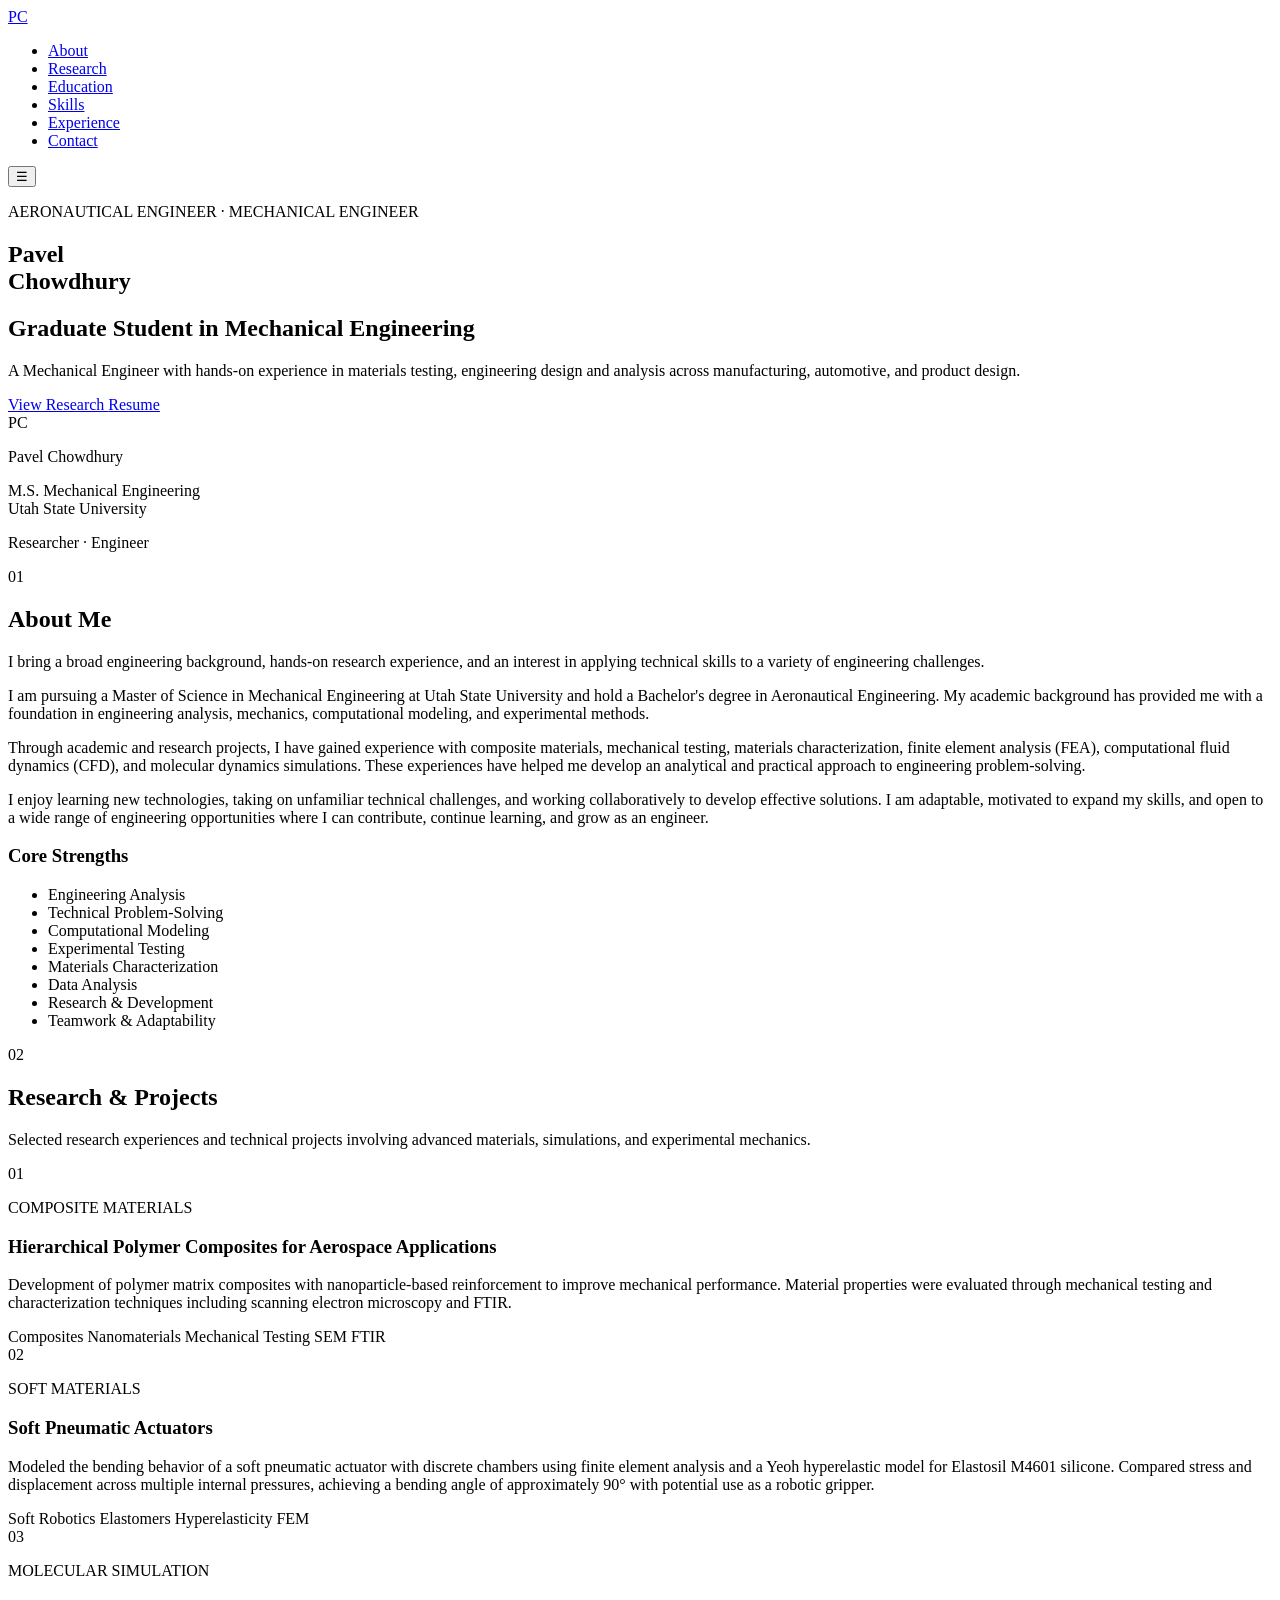
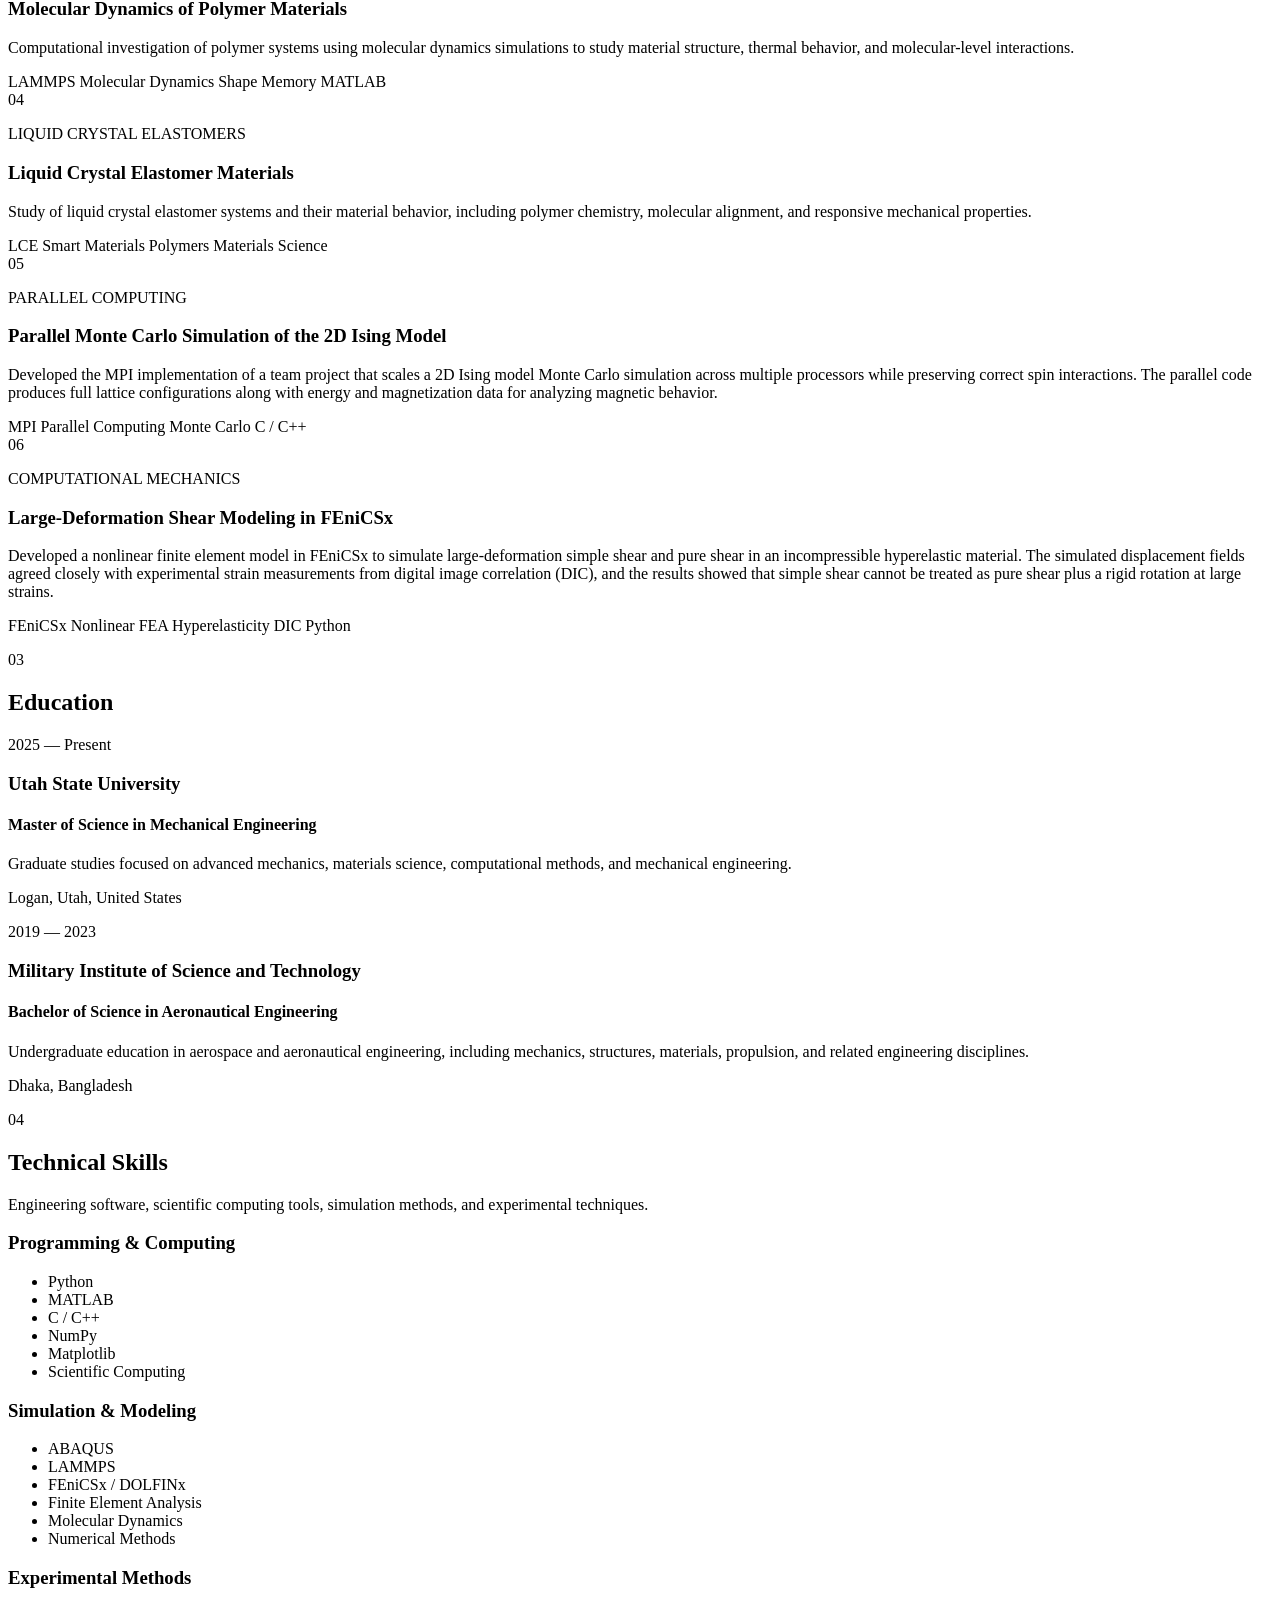
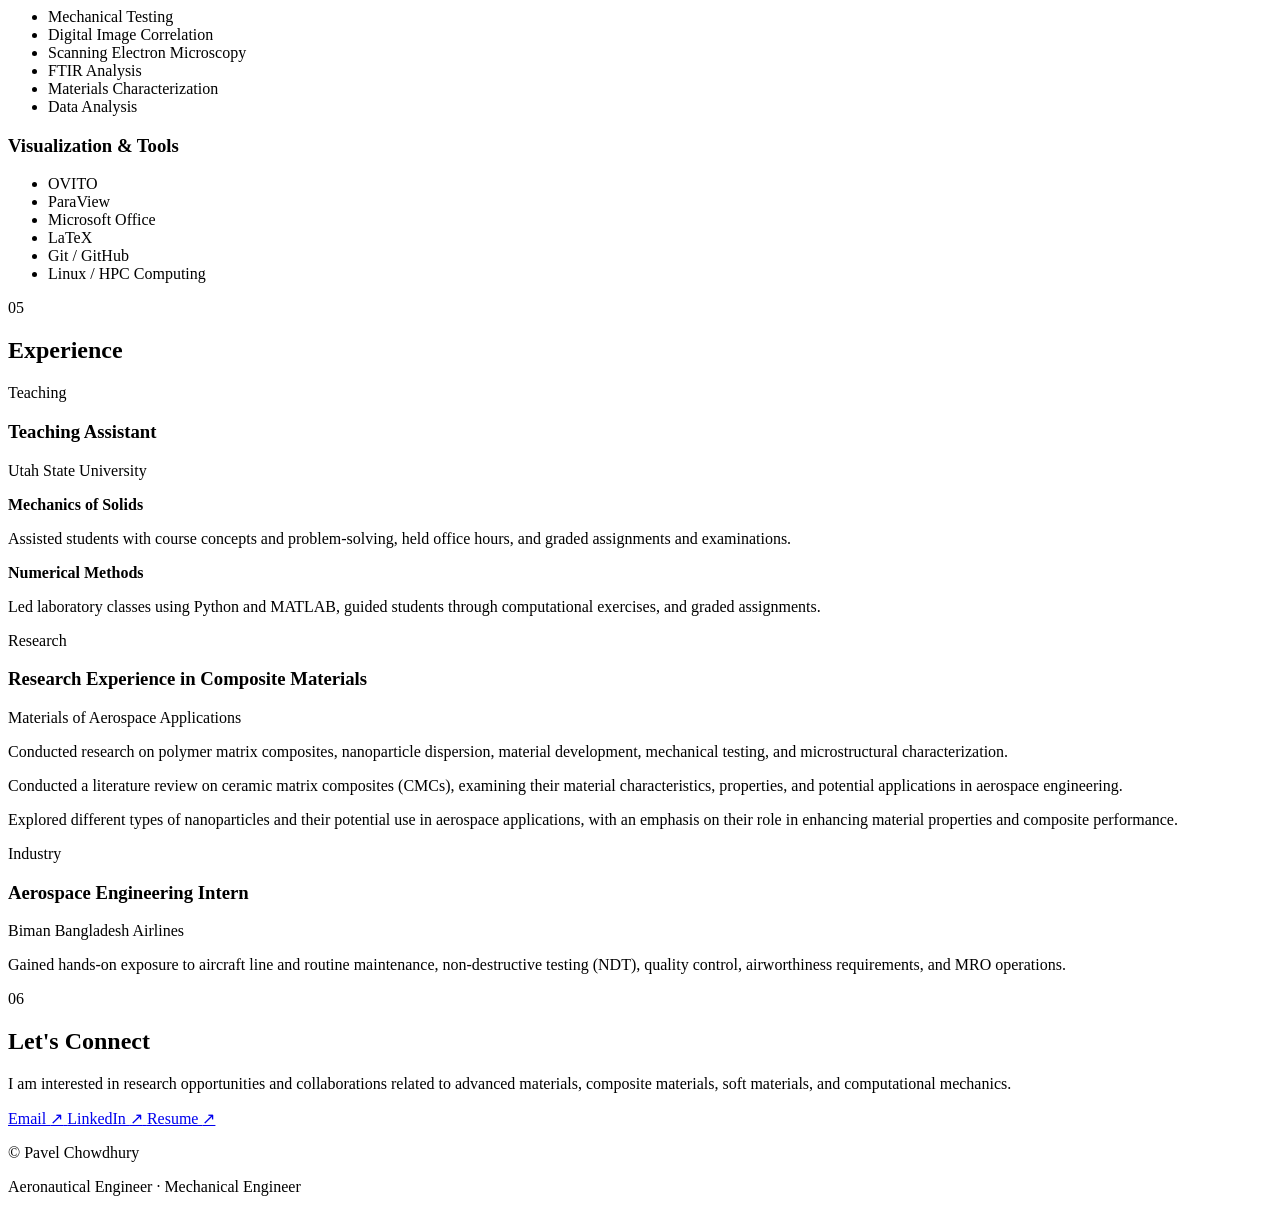
==== index.html @ 116e7452 "Update index.html" ====
<!DOCTYPE html>
<html lang="en">
<head>
    <meta charset="UTF-8">
    <meta name="viewport" content="width=device-width, initial-scale=1.0">

    <title>Pavel Chowdhury | Mechanical Engineering</title>

    <meta name="description"
        content="Personal academic and professional portfolio of Pavel Chowdhury, Mechanical Engineering graduate student with experience in engineering analysis, materials, computational modeling, and experimental methods.">

    <link rel="stylesheet" href="style.css">

    <link rel="preconnect" href="https://fonts.googleapis.com">
    <link rel="preconnect" href="https://fonts.gstatic.com" crossorigin>
    <link href="https://fonts.googleapis.com/css2?family=Inter:wght@400;500;600;700&family=Source+Serif+4:wght@600;700&display=swap"
          rel="stylesheet">
</head>

<body>

    <!-- Navigation -->
    <header class="navbar">
        <div class="nav-container">

            <a href="#home" class="logo">PC</a>

            <nav>
                <ul class="nav-links">
                    <li><a href="#about">About</a></li>
                    <li><a href="#research">Research</a></li>
                    <li><a href="#education">Education</a></li>
                    <li><a href="#skills">Skills</a></li>
                    <li><a href="#experience">Experience</a></li>
                    <li><a href="#contact">Contact</a></li>
                </ul>
            </nav>

            <button class="menu-button" aria-label="Open navigation menu">
                ☰
            </button>

        </div>
    </header>


    <!-- Hero Section -->
    <section id="home" class="hero">

        <div class="container hero-container">

            <div class="hero-content">

                <p class="eyebrow">
                    AERONAUTICAL ENGINEER · MECHANICAL ENGINEER
                </p>

                <h1>Pavel<br>Chowdhury</h1>

                <h2>
                    Graduate Student in Mechanical Engineering
                </h2>

               <p class="hero-description">
    A Mechanical Engineer with hands-on experience in materials testing,
    engineering design and analysis across manufacturing, automotive, and
    product design.
             </p>

                <div class="hero-buttons">
                    <a href="#research" class="button primary-button">
                        View Research
                    </a>

                    <a href="assets/Pavel_Chowdhury_Resume.pdf"
                       class="button secondary-button"
                       target="_blank">
                        Resume
                    </a>
                </div>

            </div>


            <div class="hero-side">

                <div class="profile-card">

                    <div class="profile-initials">
                        PC
                    </div>

                    <div class="profile-info">
                        <p class="profile-name">Pavel Chowdhury</p>

                        <p>
                            M.S. Mechanical Engineering<br>
                            Utah State University
                        </p>

                        <span class="status">
                            Researcher · Engineer
                        </span>
                    </div>

                </div>

            </div>

        </div>

    </section>


    <!-- About -->
    <section id="about" class="section">

        <div class="container">

            <div class="section-heading">
                <p class="section-label">01</p>

                <div>
                    <h2>About Me</h2>

                    <p class="section-intro">
                        I bring a broad engineering background, hands-on research
                        experience, and an interest in applying technical skills
                        to a variety of engineering challenges.
                    </p>
                </div>
            </div>


            <div class="about-grid">

                <div class="about-text">

                    <p>
                        I am pursuing a Master of Science in Mechanical
                        Engineering at Utah State University and hold a
                        Bachelor's degree in Aeronautical Engineering. My
                        academic background has provided me with a foundation
                        in engineering analysis, mechanics, computational
                        modeling, and experimental methods.
                    </p>

                    <p>
                        Through academic and research projects, I have gained
                        experience with composite materials, mechanical testing,
                        materials characterization, finite element analysis (FEA),
                        computational fluid dynamics (CFD), and molecular
                        dynamics simulations. These experiences have helped me
                        develop an analytical and practical approach to
                        engineering problem-solving.
                    </p>

                    <p>
                        I enjoy learning new technologies, taking on unfamiliar
                        technical challenges, and working collaboratively to
                        develop effective solutions. I am adaptable, motivated
                        to expand my skills, and open to a wide range of
                        engineering opportunities where I can contribute,
                        continue learning, and grow as an engineer.
                    </p>

                </div>


                <div class="research-interests">

                    <h3>Core Strengths</h3>

                    <ul>
                        <li>Engineering Analysis</li>
                        <li>Technical Problem-Solving</li>
                        <li>Computational Modeling</li>
                        <li>Experimental Testing</li>
                        <li>Materials Characterization</li>
                        <li>Data Analysis</li>
                        <li>Research & Development</li>
                        <li>Teamwork & Adaptability</li>
                    </ul>

                </div>

            </div>

        </div>

    </section>


    <!-- Research -->
    <section id="research" class="section section-alt">

        <div class="container">

            <div class="section-heading">

                <p class="section-label">02</p>

                <div>
                    <h2>Research & Projects</h2>

                    <p class="section-intro">
                        Selected research experiences and technical projects
                        involving advanced materials, simulations, and
                        experimental mechanics.
                    </p>
                </div>

            </div>


            <div class="project-grid">


    <!-- Project 1 -->
    <article class="project-card">

        <div class="project-number">01</div>

        <p class="project-category">
            COMPOSITE MATERIALS
        </p>

        <h3>
            Hierarchical Polymer Composites for Aerospace Applications
        </h3>

        <p>
            Development of polymer matrix composites with
            nanoparticle-based reinforcement to improve mechanical
            performance. Material properties were evaluated through
            mechanical testing and characterization techniques
            including scanning electron microscopy and FTIR.
        </p>

        <div class="project-tags">
            <span>Composites</span>
            <span>Nanomaterials</span>
            <span>Mechanical Testing</span>
            <span>SEM</span>
            <span>FTIR</span>
        </div>

    </article>


    <!-- Project 2 -->
    <article class="project-card">

        <div class="project-number">02</div>

        <p class="project-category">
            SOFT MATERIALS
        </p>

        <h3>
            Soft Pneumatic Actuators
        </h3>

<p>
    Modeled the bending behavior of a soft pneumatic actuator with
    discrete chambers using finite element analysis and a Yeoh
    hyperelastic model for Elastosil M4601 silicone. Compared
    stress and displacement across multiple internal pressures,
    achieving a bending angle of approximately 90° with potential
    use as a robotic gripper.
</p>

        <div class="project-tags">
            <span>Soft Robotics</span>
            <span>Elastomers</span>
            <span>Hyperelasticity</span>
            <span>FEM</span>
        </div>

    </article>


    <!-- Project 3 -->
    <article class="project-card">

        <div class="project-number">03</div>

        <p class="project-category">
            MOLECULAR SIMULATION
        </p>

        <h3>
            Molecular Dynamics of Polymer Materials
        </h3>

        <p>
            Computational investigation of polymer systems using
            molecular dynamics simulations to study material
            structure, thermal behavior, and molecular-level
            interactions.
        </p>

        <div class="project-tags">
            <span>LAMMPS</span>
            <span>Molecular Dynamics</span>
            <span>Shape Memory</span>
            <span>MATLAB</span>
        </div>

    </article>


    <!-- Project 4 -->
    <article class="project-card">

        <div class="project-number">04</div>

        <p class="project-category">
            LIQUID CRYSTAL ELASTOMERS
        </p>

        <h3>
            Liquid Crystal Elastomer Materials
        </h3>

        <p>
            Study of liquid crystal elastomer systems and their
            material behavior, including polymer chemistry,
            molecular alignment, and responsive mechanical
            properties.
        </p>

        <div class="project-tags">
            <span>LCE</span>
            <span>Smart Materials</span>
            <span>Polymers</span>
            <span>Materials Science</span>
        </div>

    </article>

                <!-- Project 5 -->
<article class="project-card">

    <div class="project-number">05</div>

    <p class="project-category">
        PARALLEL COMPUTING
    </p>

    <h3>
        Parallel Monte Carlo Simulation of the 2D Ising Model
    </h3>

<p>
    Developed the MPI implementation of a team project that scales a
    2D Ising model Monte Carlo simulation across multiple processors
    while preserving correct spin interactions. The parallel code
    produces full lattice configurations along with energy and
    magnetization data for analyzing magnetic behavior.
</p>

    <div class="project-tags">
        <span>MPI</span>
        <span>Parallel Computing</span>
        <span>Monte Carlo</span>
        <span>C / C++</span>
    </div>

</article>

                
                <!-- Project 6 -->
<article class="project-card">

    <div class="project-number">06</div>

    <p class="project-category">
        COMPUTATIONAL MECHANICS
    </p>

    <h3>
        Large-Deformation Shear Modeling in FEniCSx
    </h3>

    <p>
        Developed a nonlinear finite element model in FEniCSx to
        simulate large-deformation simple shear and pure shear in an
        incompressible hyperelastic material. The simulated
        displacement fields agreed closely with experimental strain
        measurements from digital image correlation (DIC), and the
        results showed that simple shear cannot be treated as pure
        shear plus a rigid rotation at large strains.
    </p>

    <div class="project-tags">
        <span>FEniCSx</span>
        <span>Nonlinear FEA</span>
        <span>Hyperelasticity</span>
        <span>DIC</span>
        <span>Python</span>
    </div>

</article>
</div>

    </section>


    <!-- Education -->
    <section id="education" class="section">

        <div class="container">

            <div class="section-heading">

                <p class="section-label">03</p>

                <div>
                    <h2>Education</h2>
                </div>

            </div>


            <div class="timeline">


                <div class="timeline-item">

                    <div class="timeline-date">
                        2025 — Present
                    </div>

                    <div class="timeline-content">

                        <h3>Utah State University</h3>

                        <h4>
                            Master of Science in Mechanical Engineering
                        </h4>

                        <p>
                            Graduate studies focused on advanced mechanics,
                            materials science, computational methods, and
                            mechanical engineering.
                        </p>

                        <p class="location">
                            Logan, Utah, United States
                        </p>

                    </div>

                </div>


                <div class="timeline-item">

                    <div class="timeline-date">
                        2019 — 2023
                    </div>

                    <div class="timeline-content">

                        <h3>
                            Military Institute of Science and Technology
                        </h3>

                        <h4>
                            Bachelor of Science in Aeronautical Engineering
                        </h4>

                        <p>
                            Undergraduate education in aerospace and
                            aeronautical engineering, including mechanics,
                            structures, materials, propulsion, and related
                            engineering disciplines.
                        </p>

                        <p class="location">
                            Dhaka, Bangladesh
                        </p>

                    </div>

                </div>


            </div>

        </div>

    </section>


    <!-- Skills -->
    <section id="skills" class="section section-alt">

        <div class="container">

            <div class="section-heading">

                <p class="section-label">04</p>

                <div>
                    <h2>Technical Skills</h2>

                    <p class="section-intro">
                        Engineering software, scientific computing tools,
                        simulation methods, and experimental techniques.
                    </p>
                </div>

            </div>


            <div class="skills-grid">


                <div class="skill-category">
                    <h3>Programming & Computing</h3>

                    <ul>
                        <li>Python</li>
                        <li>MATLAB</li>
                        <li>C / C++</li>
                        <li>NumPy</li>
                        <li>Matplotlib</li>
                        <li>Scientific Computing</li>
                    </ul>
                </div>


                <div class="skill-category">
                    <h3>Simulation & Modeling</h3>

                    <ul>
                        <li>ABAQUS</li>
                        <li>LAMMPS</li>
                        <li>FEniCSx / DOLFINx</li>
                        <li>Finite Element Analysis</li>
                        <li>Molecular Dynamics</li>
                        <li>Numerical Methods</li>
                    </ul>
                </div>


                <div class="skill-category">
                    <h3>Experimental Methods</h3>

                    <ul>
                        <li>Mechanical Testing</li>
                        <li>Digital Image Correlation</li>
                        <li>Scanning Electron Microscopy</li>
                        <li>FTIR Analysis</li>
                        <li>Materials Characterization</li>
                        <li>Data Analysis</li>
                    </ul>
                </div>


                <div class="skill-category">
                    <h3>Visualization & Tools</h3>

                    <ul>
                        <li>OVITO</li>
                        <li>ParaView</li>
                        <li>Microsoft Office</li>
                        <li>LaTeX</li>
                        <li>Git / GitHub</li>
                        <li>Linux / HPC Computing</li>
                    </ul>
                </div>


            </div>

        </div>

    </section>


    <!-- Experience -->
    <section id="experience" class="section">

        <div class="container">

            <div class="section-heading">

                <p class="section-label">05</p>

                <div>
                    <h2>Experience</h2>
                </div>

            </div>


            <div class="experience-list">


                <article class="experience-item">

                    <div class="experience-meta">
                        <p>Teaching</p>
                    </div>

                    <div class="experience-main">

                        <h3>
                            Teaching Assistant
                        </h3>

                        <p class="experience-place">
                            Utah State University
                        </p>

                        <h4 style="margin: 1rem 0 0.25rem; font-size: 1rem;">
                            Mechanics of Solids
                        </h4>

                        <p>
                            Assisted students with course concepts and
                            problem-solving, held office hours, and graded
                            assignments and examinations.
                        </p>

                        <h4 style="margin: 1rem 0 0.25rem; font-size: 1rem;">
                            Numerical Methods
                        </h4>

                        <p>
                            Led laboratory classes using Python and MATLAB,
                            guided students through computational exercises,
                            and graded assignments.
                        </p>

                    </div>

                </article>


                <article class="experience-item">

                    <div class="experience-meta">
                        <p>Research</p>
                    </div>

                    <div class="experience-main">

                        <h3>
                            Research Experience in Composite Materials
                        </h3>

                        <p class="experience-place">
                            Materials of Aerospace Applications
                        </p>

                        <p>
                            Conducted research on polymer matrix composites,
                            nanoparticle dispersion, material development,
                            mechanical testing, and microstructural
                            characterization.
                        </p>

                        <p>
                            Conducted a literature review on ceramic matrix
                            composites (CMCs), examining their material
                            characteristics, properties, and potential
                            applications in aerospace engineering.
                        </p>

                        <p>
                            Explored different types of nanoparticles and
                            their potential use in aerospace applications,
                            with an emphasis on their role in enhancing
                            material properties and composite performance.
                        </p>

                    </div>

                </article>


                <article class="experience-item">

                    <div class="experience-meta">
                        <p>Industry</p>
                    </div>

                    <div class="experience-main">

                        <h3>
                            Aerospace Engineering Intern
                        </h3>

                        <p class="experience-place">
                            Biman Bangladesh Airlines
                        </p>

                        <p>
                            Gained hands-on exposure to aircraft line and
                            routine maintenance, non-destructive testing (NDT),
                            quality control, airworthiness requirements, and
                            MRO operations.
                        </p>

                    </div>

                </article>


            </div>

        </div>

    </section>


    <!-- Contact -->
    <section id="contact" class="contact-section">

        <div class="container">

            <div class="contact-content">

                <p class="section-label">06</p>

                <h2>Let's Connect</h2>

                <p>
                    I am interested in research opportunities and collaborations
                    related to advanced materials, composite materials, soft
                    materials, and computational mechanics.
                </p>

                <div class="contact-links">

                    <a href="https://mail.google.com/mail/?view=cm&fs=1&to=pavelchowdhury619@gmail.com"
                       target="_blank"
                       rel="noopener noreferrer">
                        Email
                        <span>↗</span>
                    </a>

                    <a href="https://www.linkedin.com/in/pavel-chowdhury-a35b15255/"
                       target="_blank"
                       rel="noopener noreferrer">
                        LinkedIn
                        <span>↗</span>
                    </a>

                    <a href="assets/Pavel_Chowdhury_Resume.pdf"
                       target="_blank"
                       rel="noopener noreferrer">
                        Resume
                        <span>↗</span>
                    </a>

                </div>

            </div>

        </div>

    </section>


    <!-- Footer -->
    <footer>

        <div class="container footer-container">

            <p>
                © <span id="year"></span> Pavel Chowdhury
            </p>

            <p>
                Aeronautical Engineer · Mechanical Engineer
            </p>

        </div>

    </footer>


    <script src="script.js"></script>

</body>
</html>
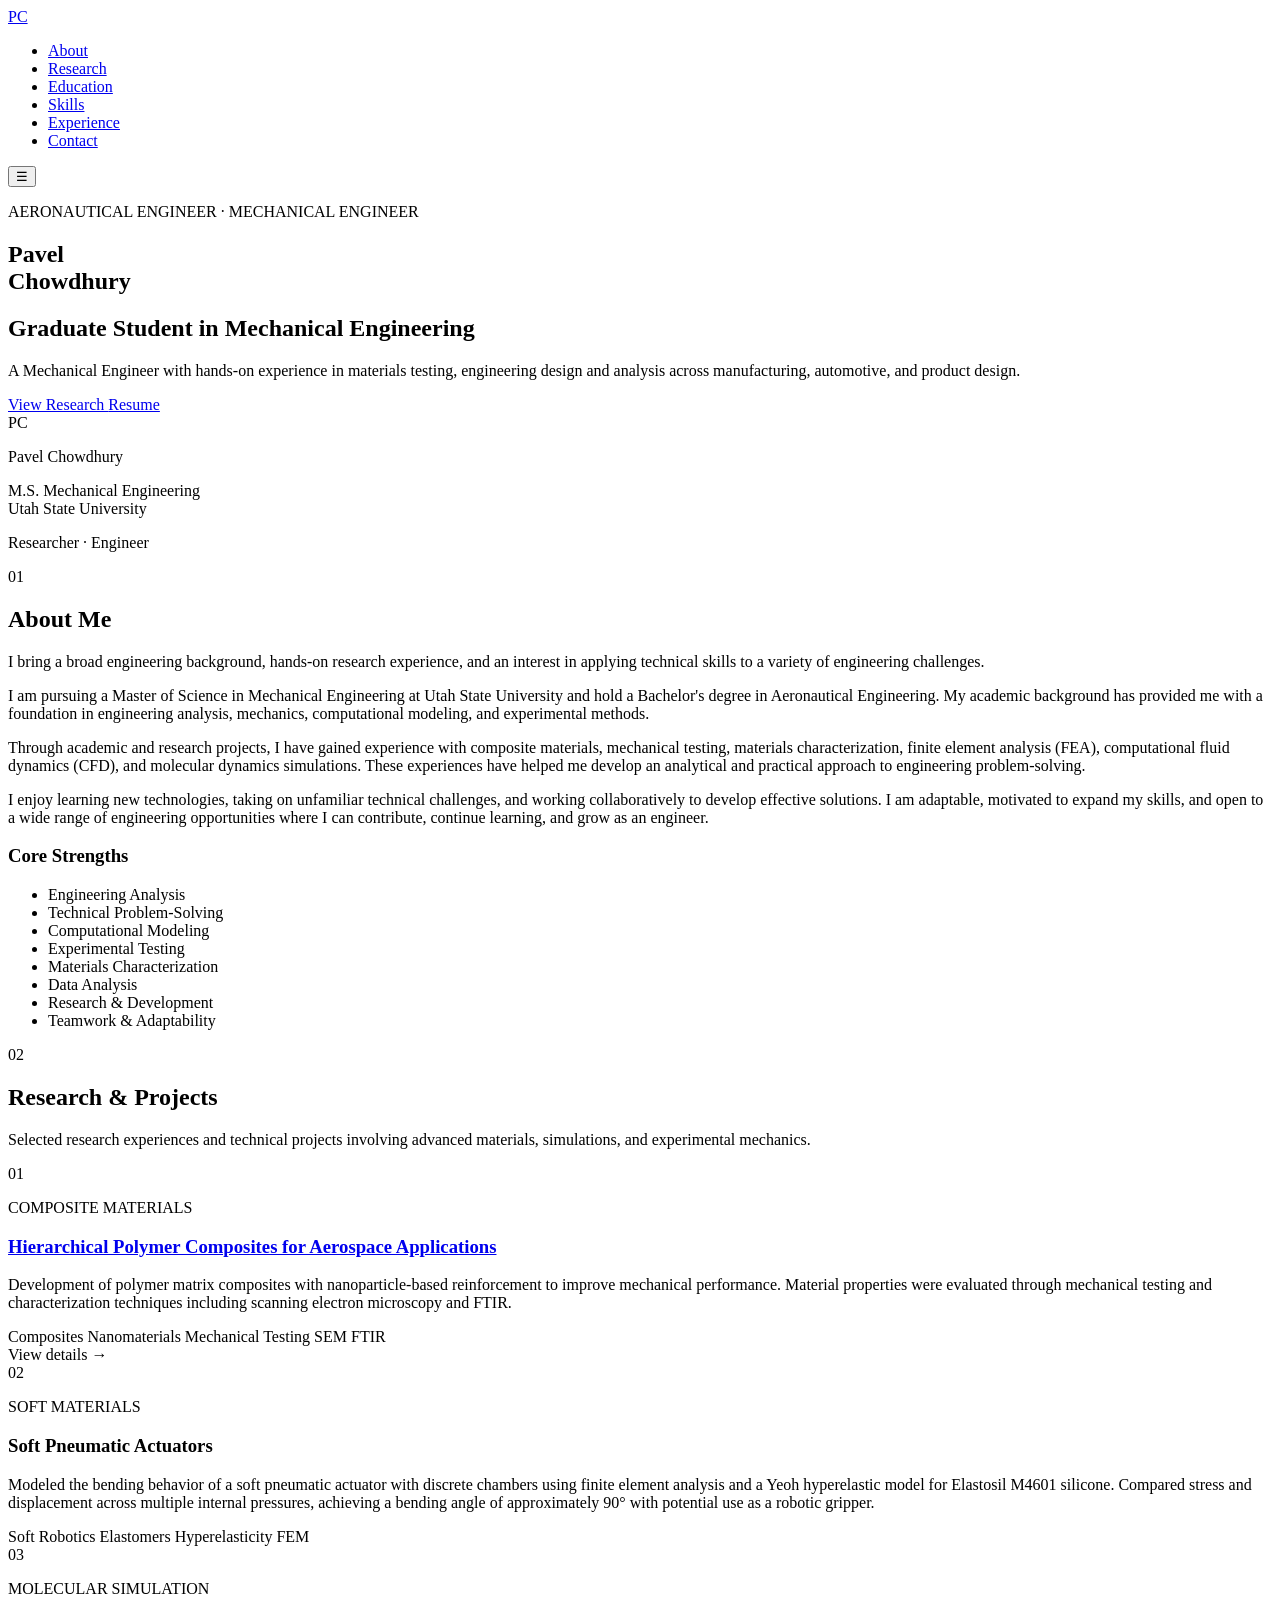
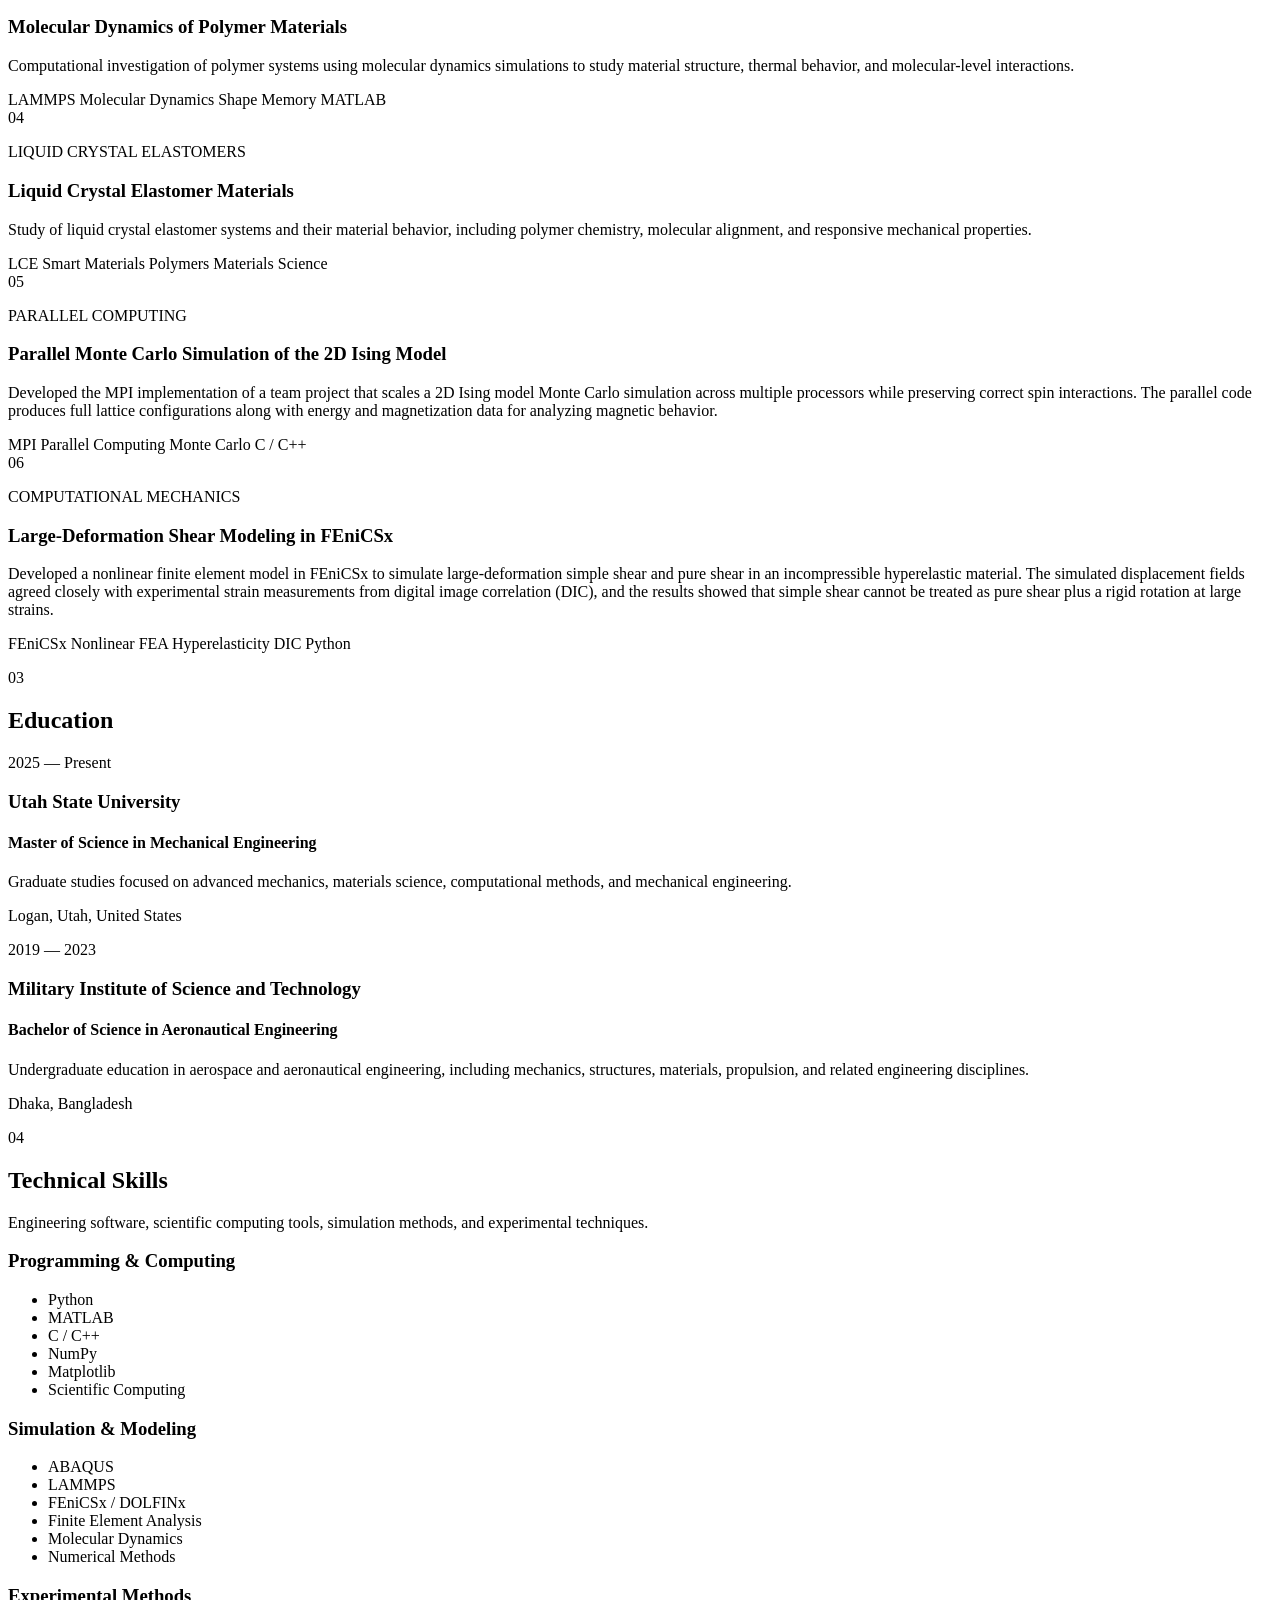
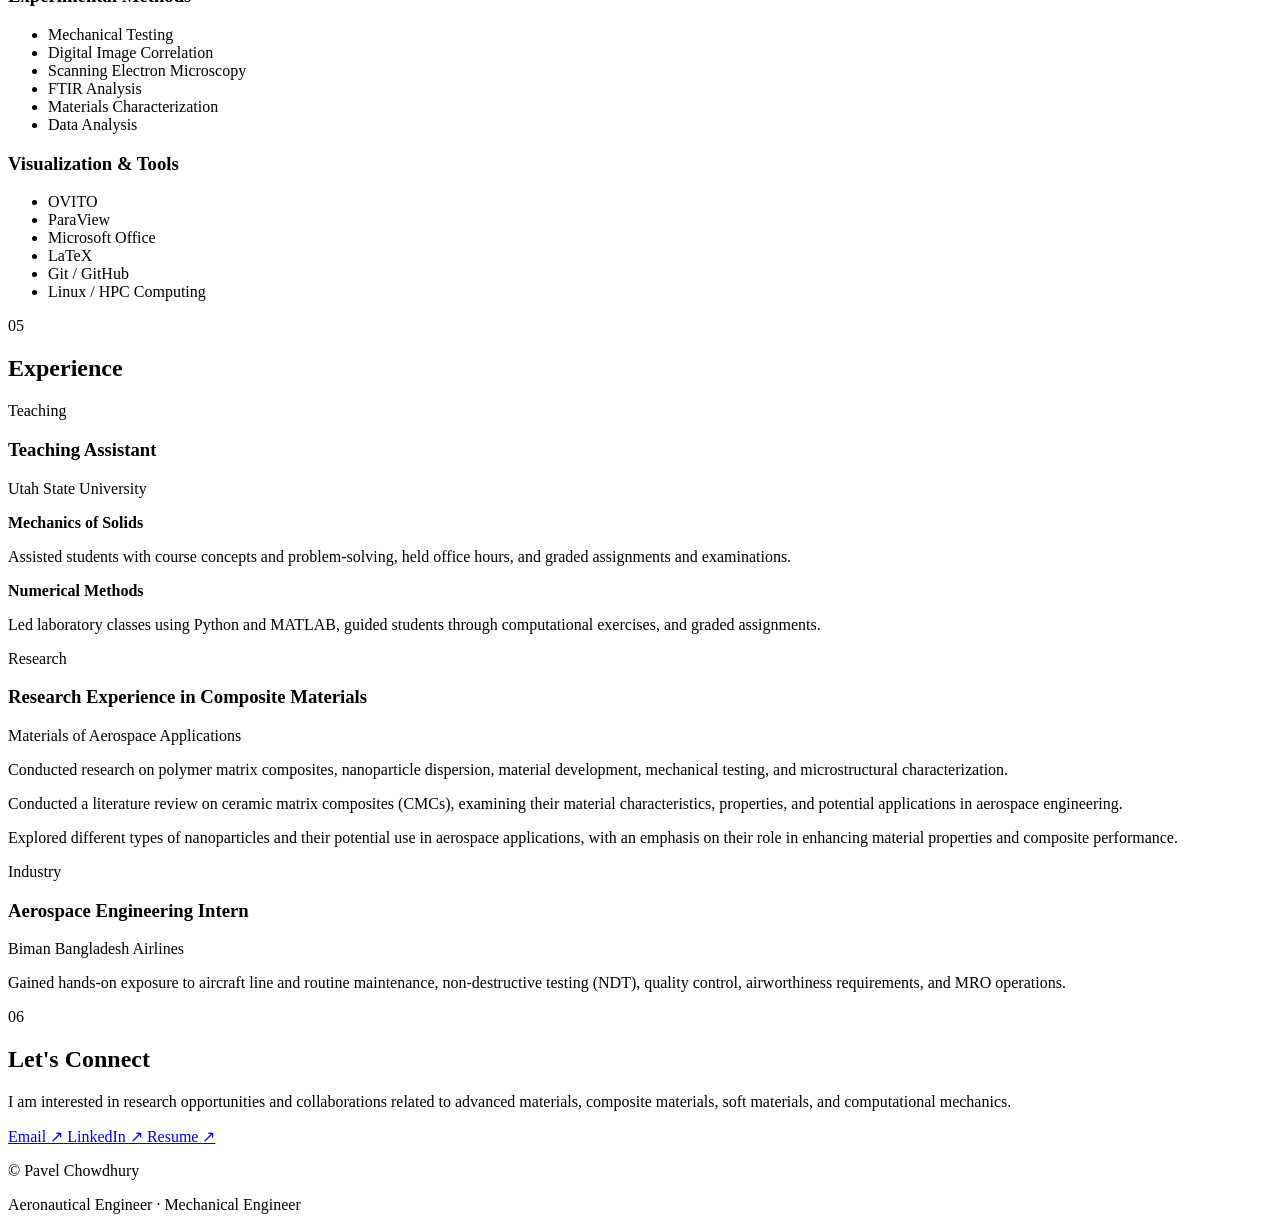
==== commit e7920b0e: "Update index.html" ====
--- a/index.html
+++ b/index.html
@@ -216,36 +216,40 @@
             <div class="project-grid">
 
 
-    <!-- Project 1 -->
-    <article class="project-card">
-
-        <div class="project-number">01</div>
-
-        <p class="project-category">
-            COMPOSITE MATERIALS
-        </p>
-
-        <h3>
+   <!-- Project 1 -->
+<article class="project-card">
+
+    <div class="project-number">01</div>
+
+    <p class="project-category">
+        COMPOSITE MATERIALS
+    </p>
+
+    <h3>
+        <a href="projects/composites.html" class="card-link">
             Hierarchical Polymer Composites for Aerospace Applications
-        </h3>
-
-        <p>
-            Development of polymer matrix composites with
-            nanoparticle-based reinforcement to improve mechanical
-            performance. Material properties were evaluated through
-            mechanical testing and characterization techniques
-            including scanning electron microscopy and FTIR.
-        </p>
-
-        <div class="project-tags">
-            <span>Composites</span>
-            <span>Nanomaterials</span>
-            <span>Mechanical Testing</span>
-            <span>SEM</span>
-            <span>FTIR</span>
-        </div>
-
-    </article>
+        </a>
+    </h3>
+
+    <p>
+        Development of polymer matrix composites with
+        nanoparticle-based reinforcement to improve mechanical
+        performance. Material properties were evaluated through
+        mechanical testing and characterization techniques
+        including scanning electron microscopy and FTIR.
+    </p>
+
+    <div class="project-tags">
+        <span>Composites</span>
+        <span>Nanomaterials</span>
+        <span>Mechanical Testing</span>
+        <span>SEM</span>
+        <span>FTIR</span>
+    </div>
+
+    <div class="card-cta">View details →</div>
+
+</article>
 
 
     <!-- Project 2 -->
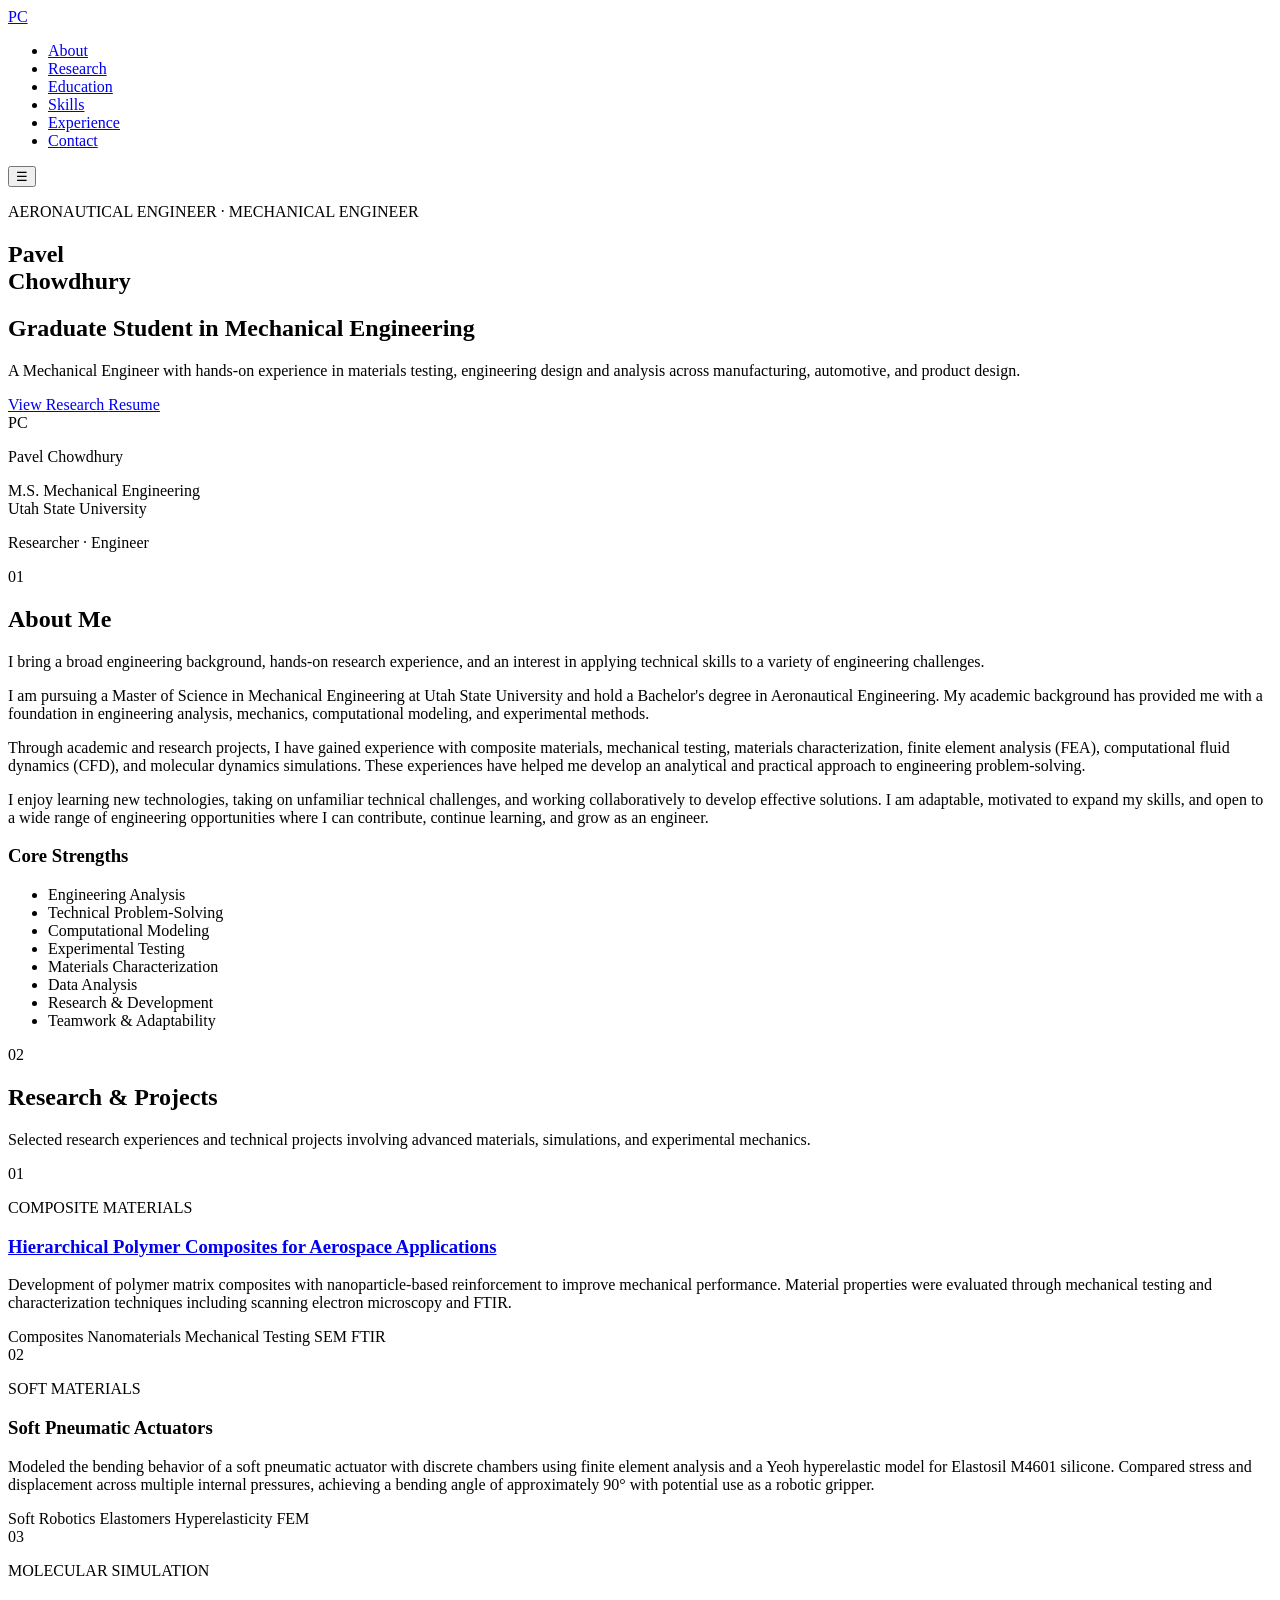
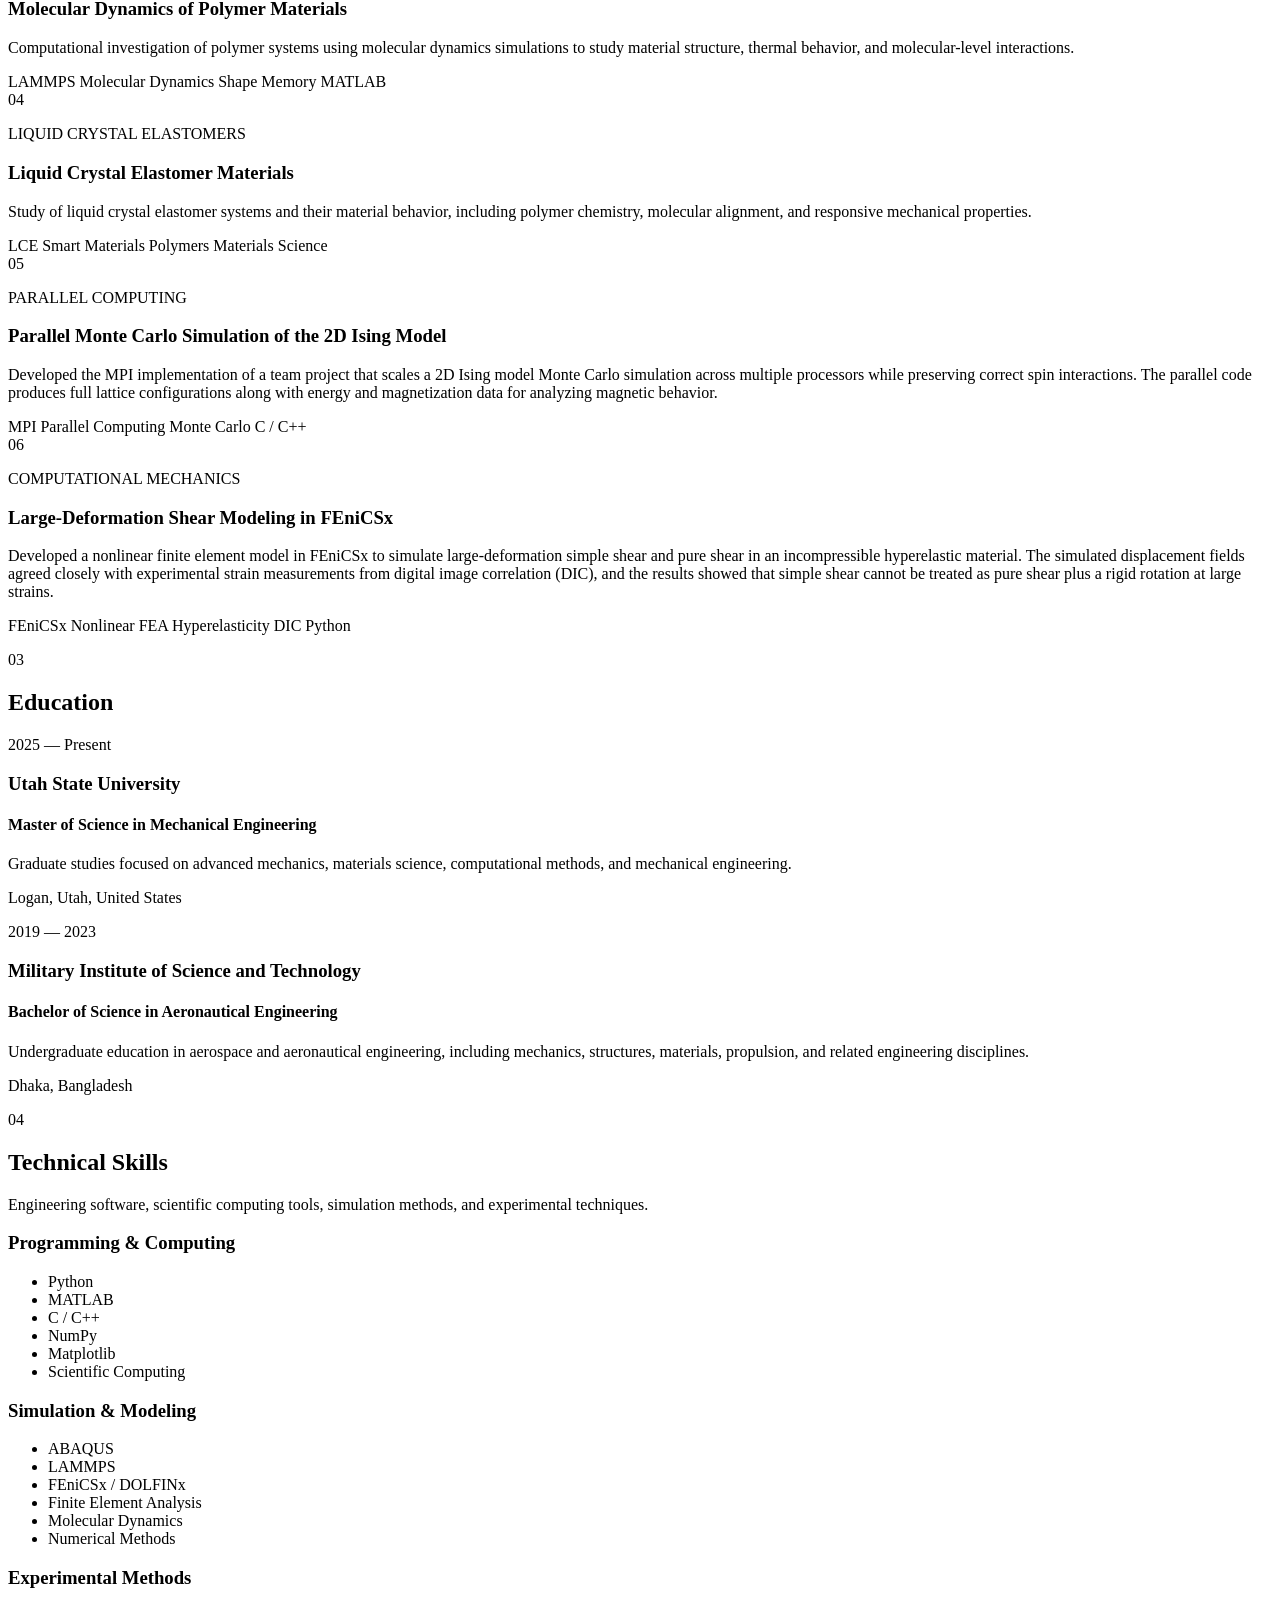
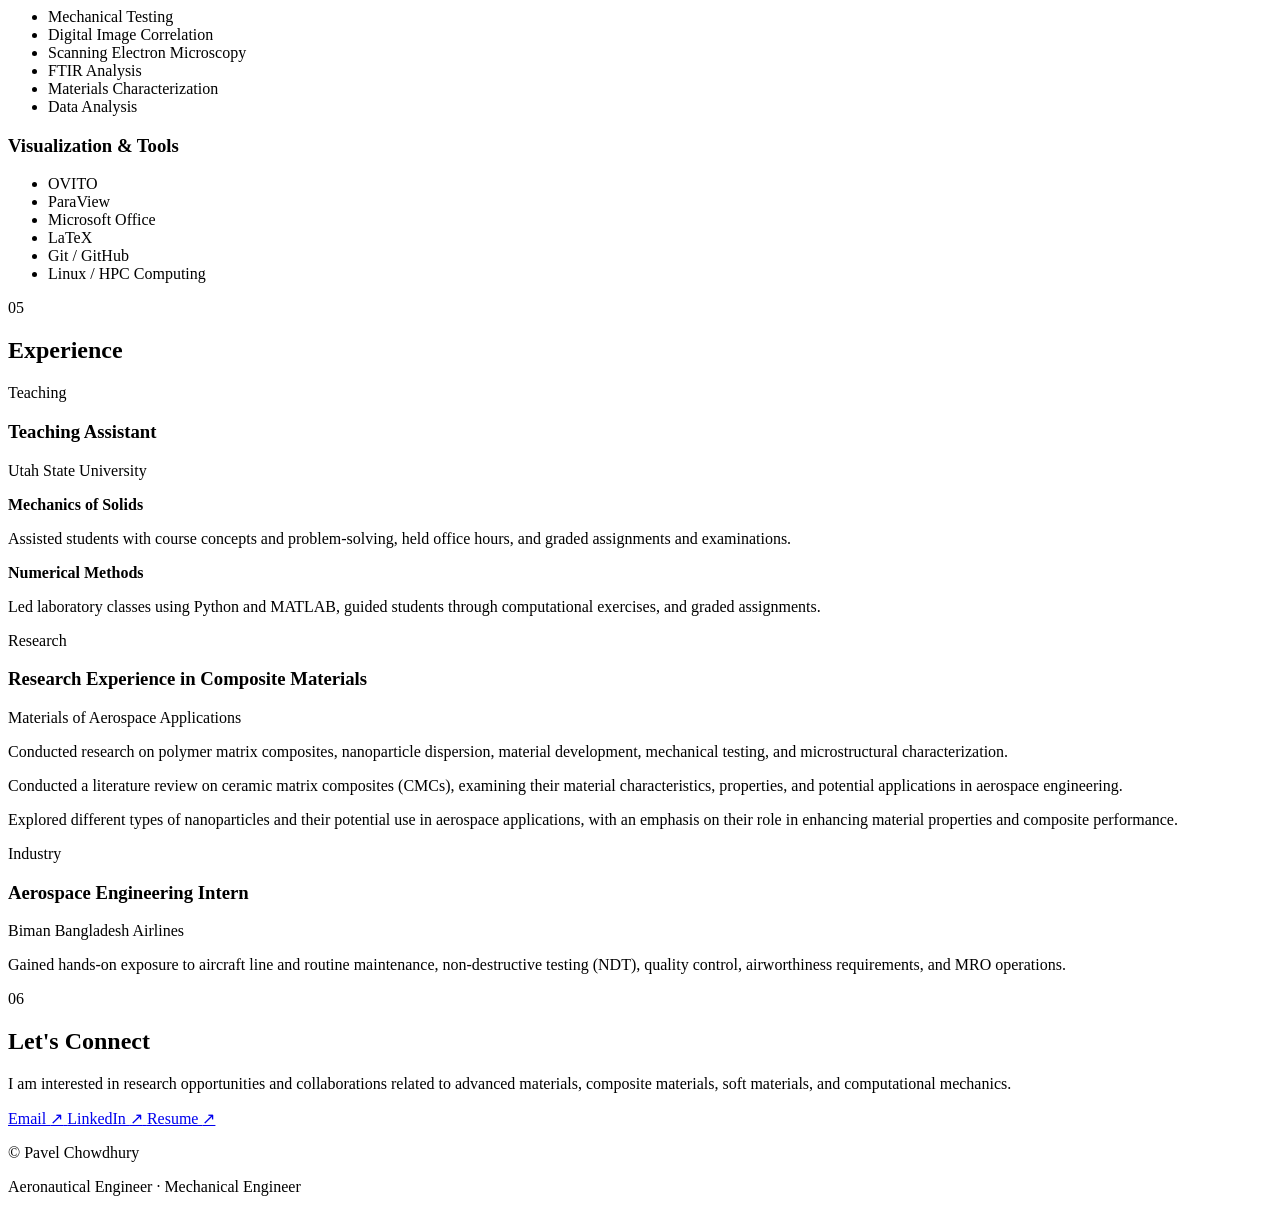
==== commit cbfe6dcd: "Update index.html" ====
--- a/index.html
+++ b/index.html
@@ -247,8 +247,6 @@
         <span>FTIR</span>
     </div>
 
-    <div class="card-cta">View details →</div>
-
 </article>
 
 
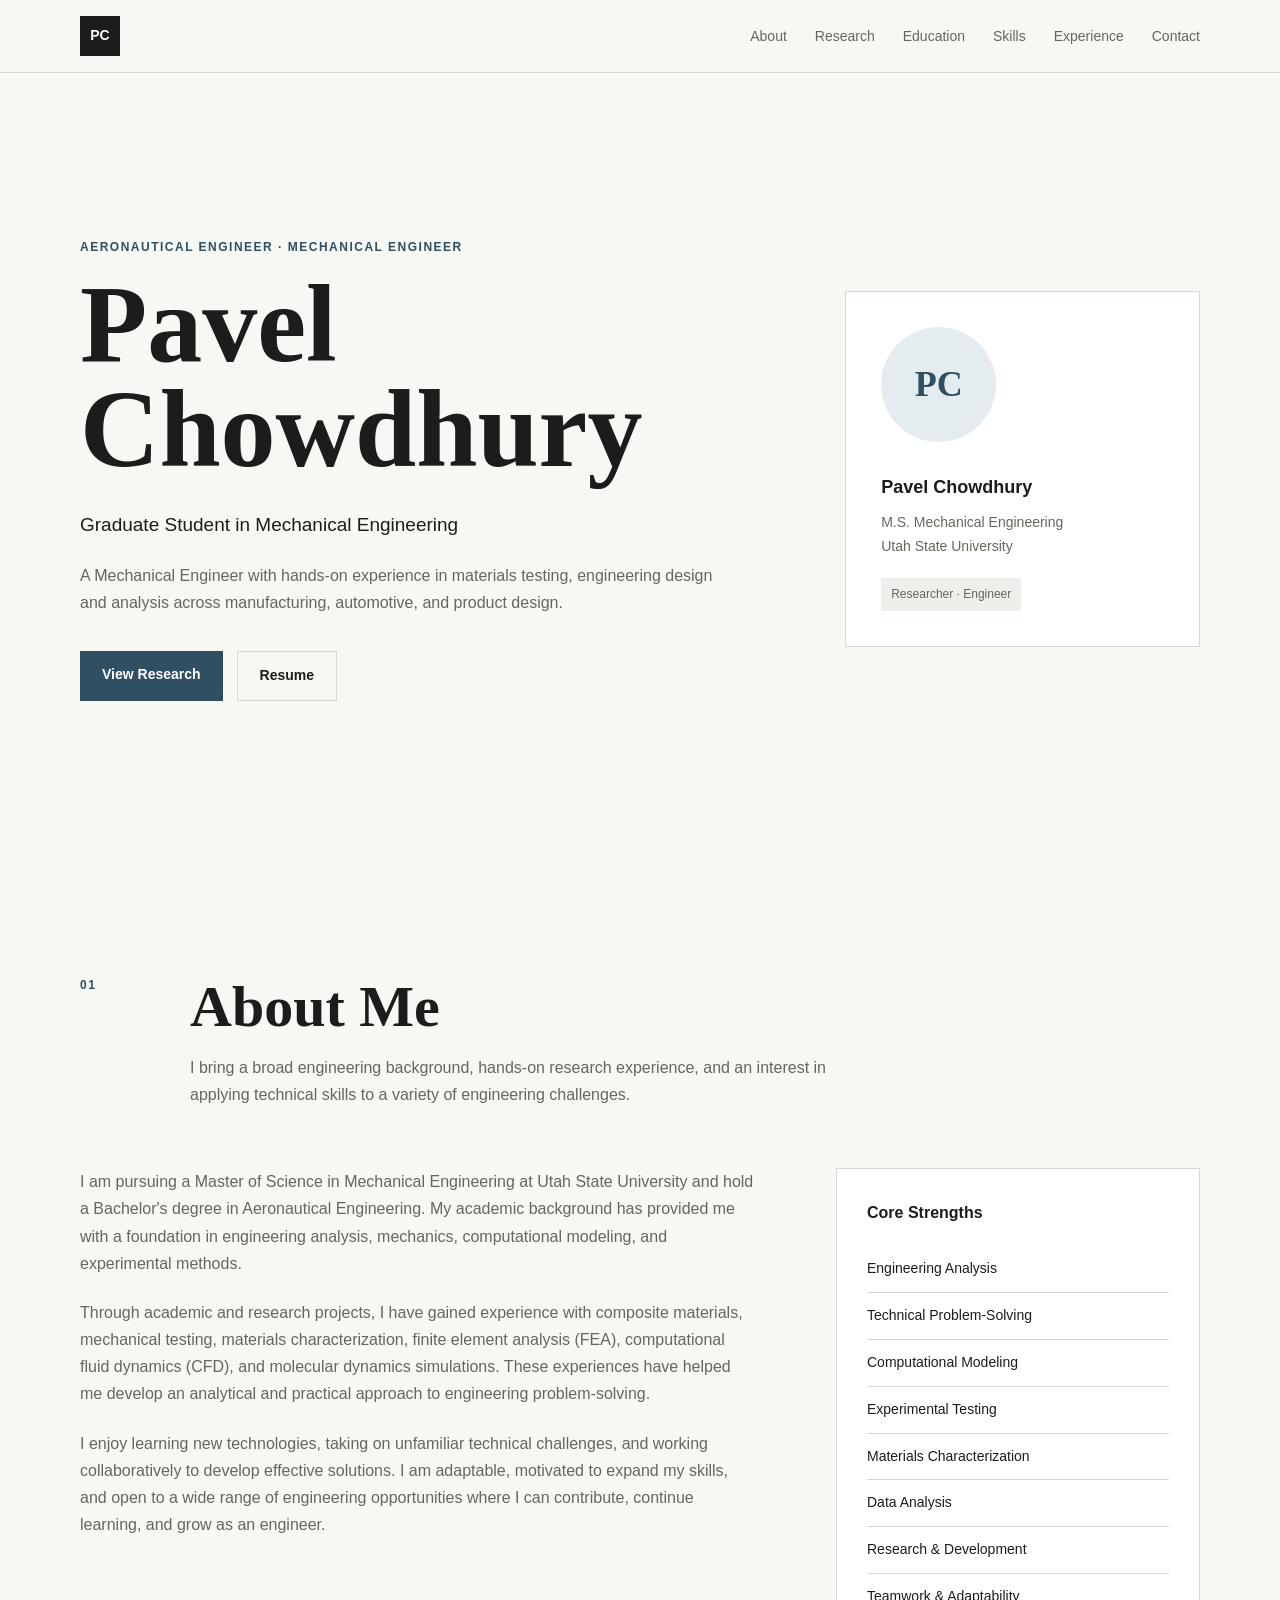
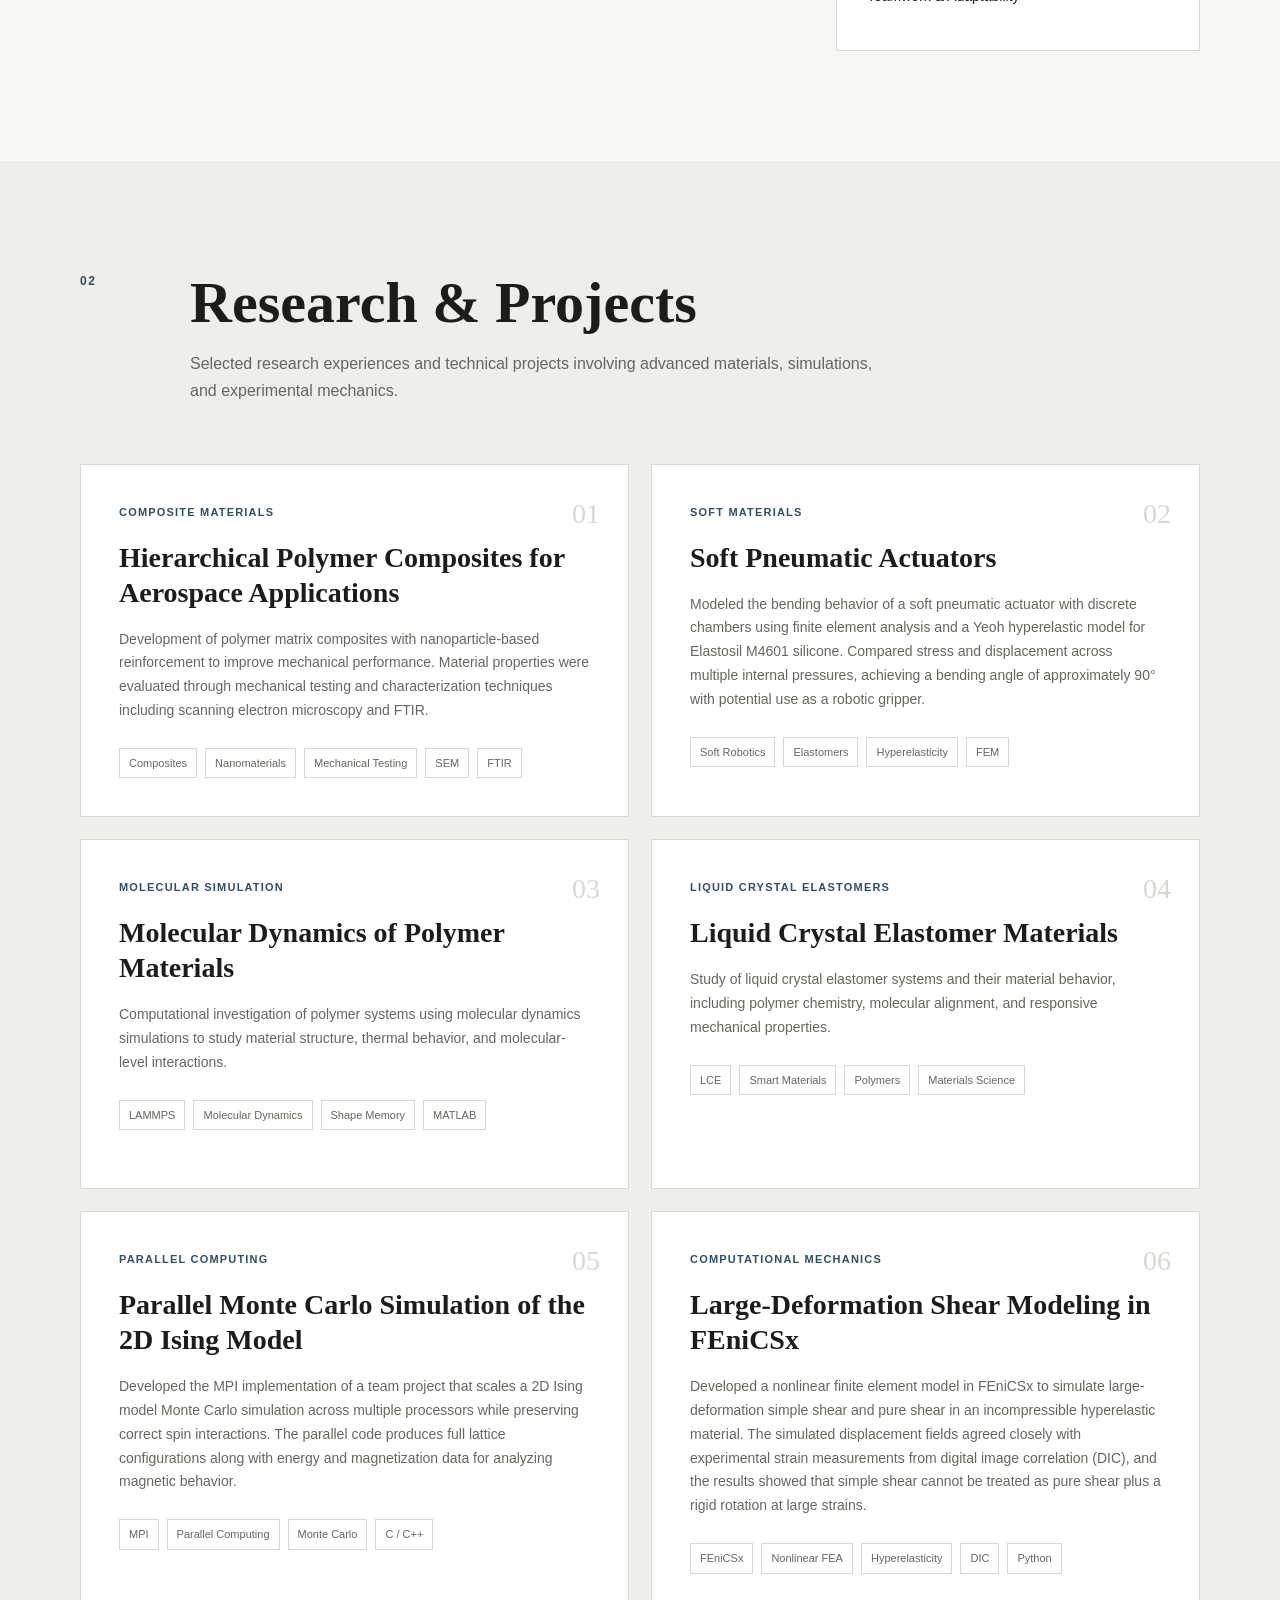
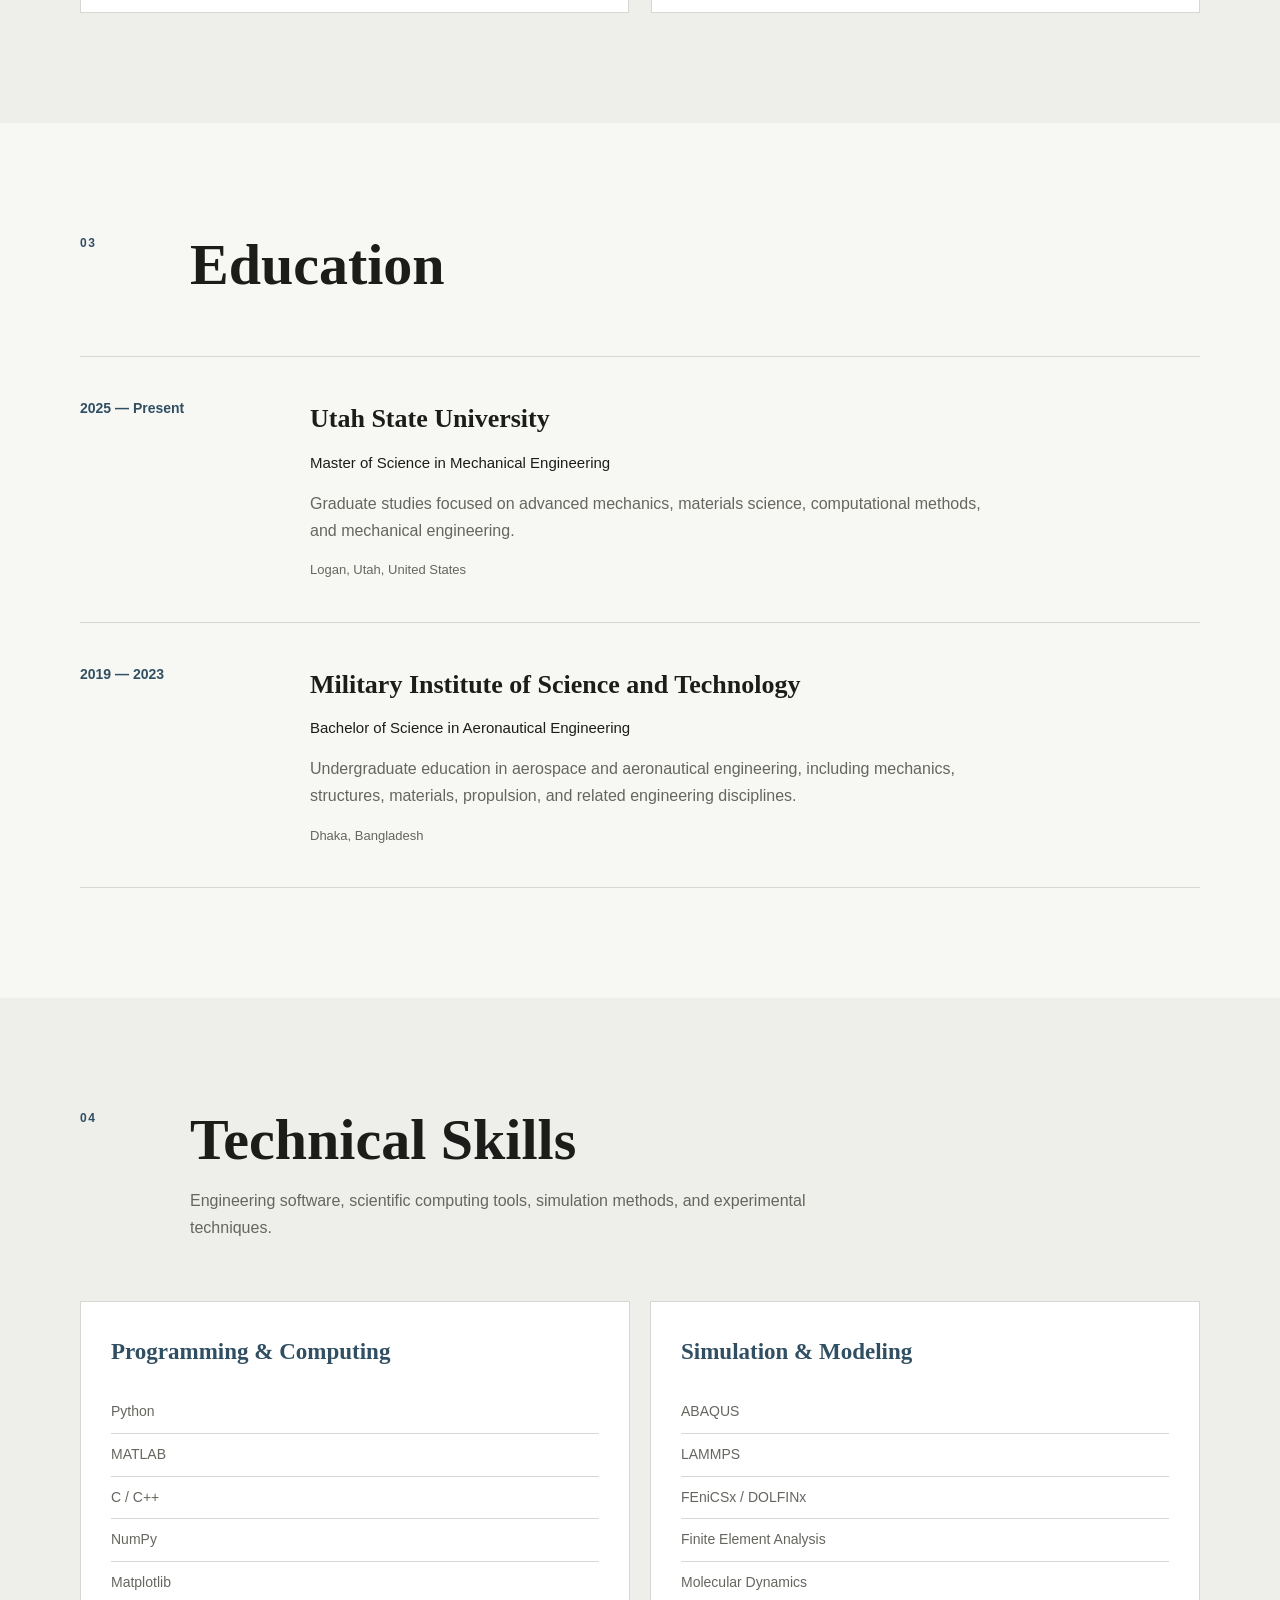
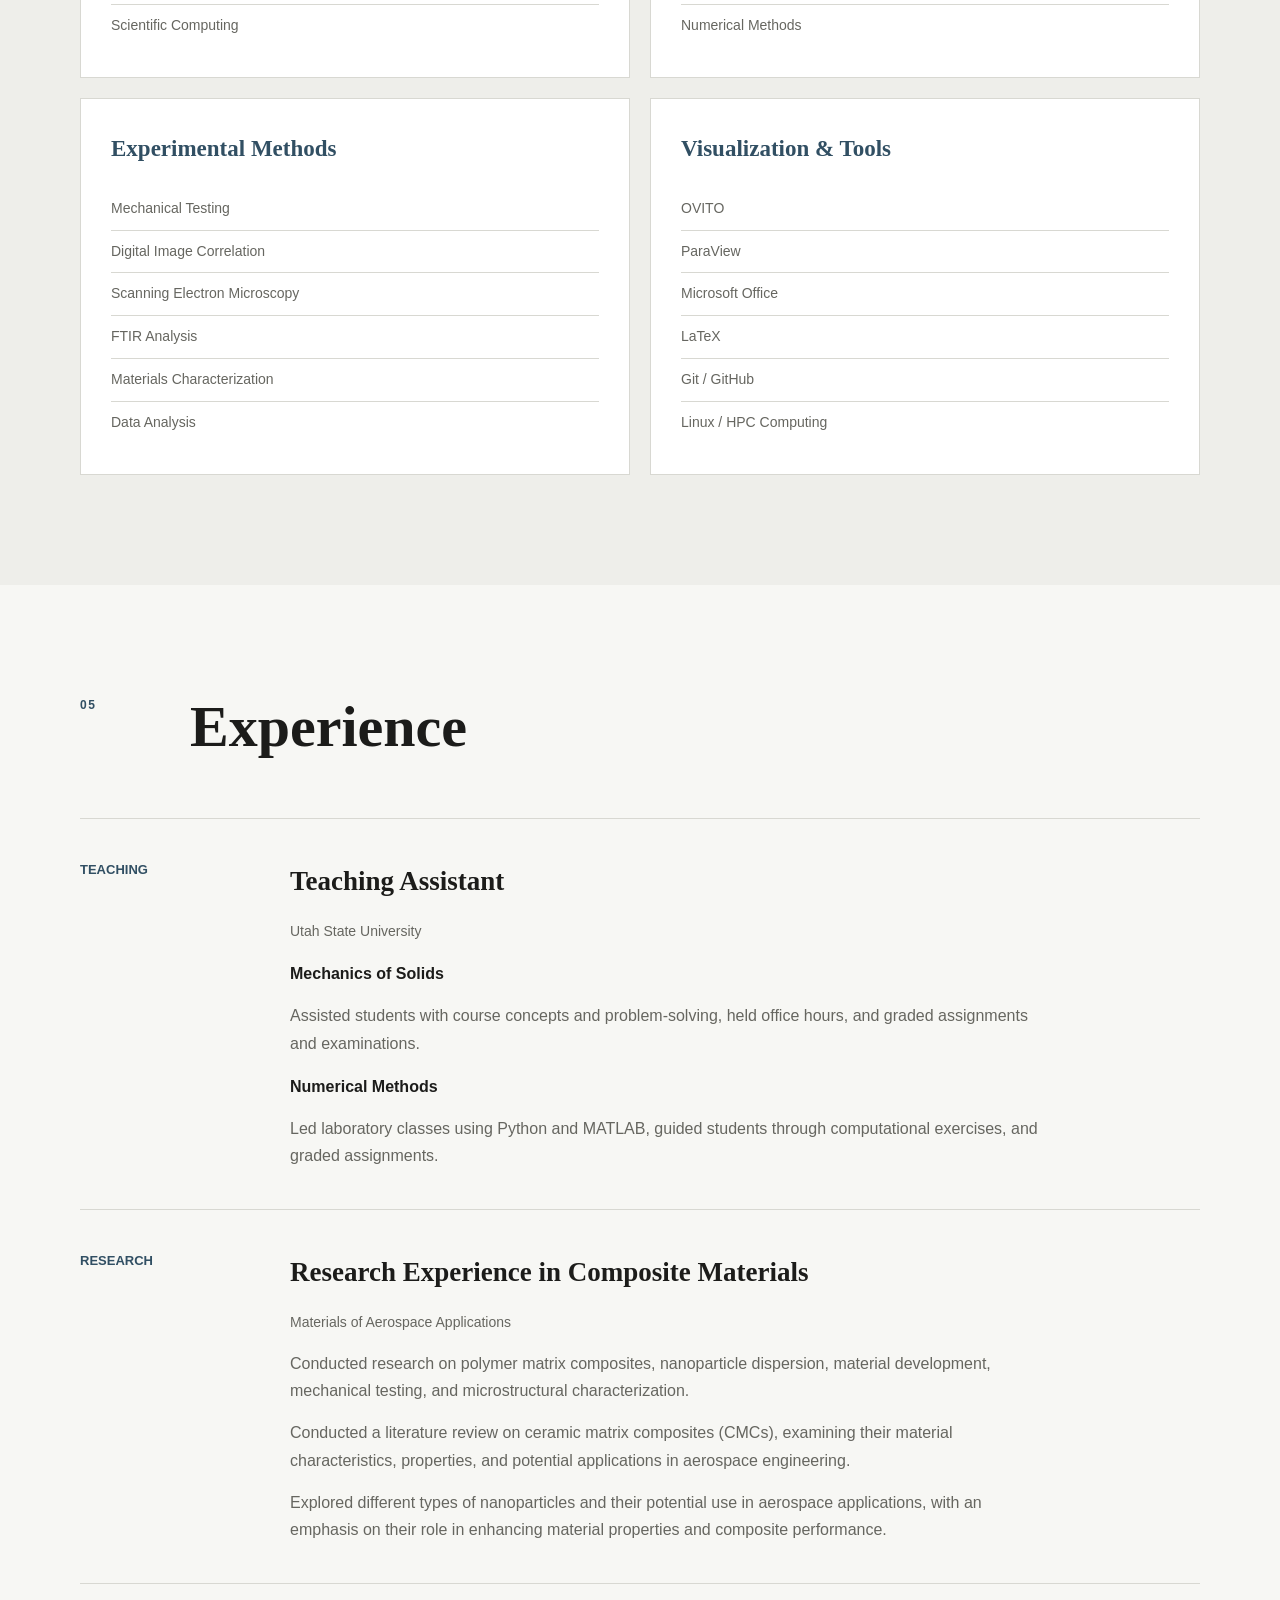
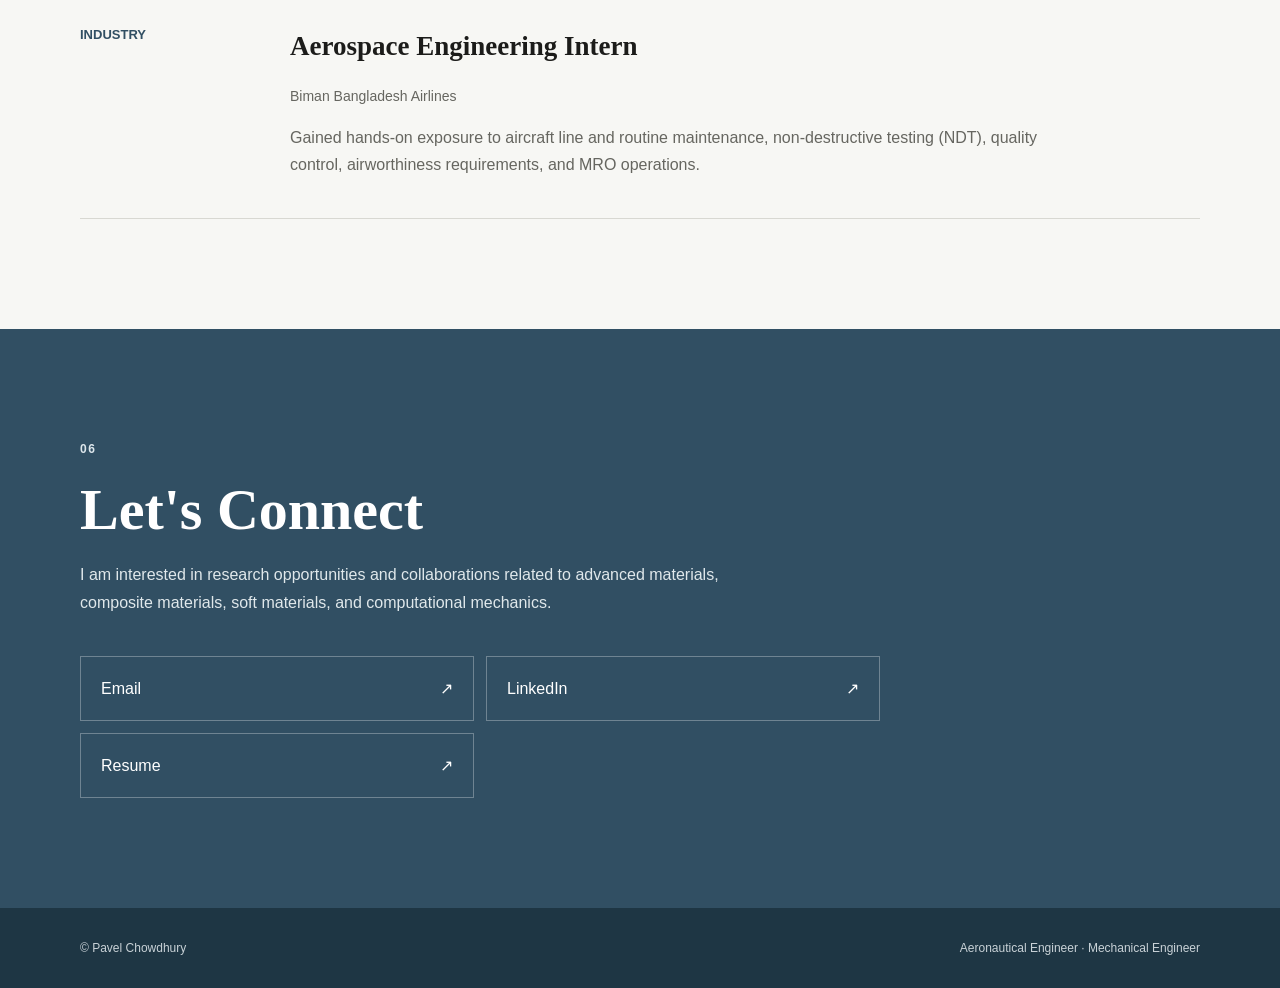
==== commit 59f23f5f: "Update index.html" ====
--- a/index.html
+++ b/index.html
@@ -226,9 +226,9 @@
     </p>
 
     <h3>
-        <a href="projects/composites.html" class="card-link">
+<!--        <a href="projects/composites.html" class="card-link">  -->
             Hierarchical Polymer Composites for Aerospace Applications
-        </a>
+<!--        </a>            -->
     </h3>
 
     <p>
--- a/style.css
+++ b/style.css
@@ -0,0 +1,802 @@
+:root {
+    --background: #f7f7f4;
+    --background-alt: #eeeeea;
+    --surface: #ffffff;
+
+    --text: #1c1c1a;
+    --text-light: #666660;
+
+    --border: #d8d8d2;
+
+    --accent: #314f63;
+    --accent-light: #e5ecef;
+
+    --serif: "Source Serif 4", Georgia, serif;
+    --sans: "Inter", Arial, sans-serif;
+}
+
+
+/* -------------------------
+   Global
+------------------------- */
+
+* {
+    box-sizing: border-box;
+    margin: 0;
+    padding: 0;
+}
+
+html {
+    scroll-behavior: smooth;
+}
+
+body {
+    background: var(--background);
+    color: var(--text);
+    font-family: var(--sans);
+    line-height: 1.7;
+}
+
+a {
+    color: inherit;
+    text-decoration: none;
+}
+
+.container {
+    width: min(1120px, 90%);
+    margin: auto;
+}
+
+
+/* -------------------------
+   Navigation
+------------------------- */
+
+.navbar {
+    position: sticky;
+    top: 0;
+    z-index: 100;
+    background: rgba(247, 247, 244, 0.94);
+    backdrop-filter: blur(10px);
+    border-bottom: 1px solid var(--border);
+}
+
+.nav-container {
+    width: min(1120px, 90%);
+    height: 72px;
+    margin: auto;
+
+    display: flex;
+    align-items: center;
+    justify-content: space-between;
+}
+
+.logo {
+    width: 40px;
+    height: 40px;
+
+    display: grid;
+    place-items: center;
+
+    background: var(--text);
+    color: white;
+
+    font-weight: 700;
+    font-size: 14px;
+}
+
+.nav-links {
+    display: flex;
+    gap: 28px;
+    list-style: none;
+}
+
+.nav-links a {
+    color: var(--text-light);
+    font-size: 14px;
+}
+
+.nav-links a:hover {
+    color: var(--accent);
+}
+
+.menu-button {
+    display: none;
+    border: none;
+    background: transparent;
+    font-size: 24px;
+    cursor: pointer;
+}
+
+
+/* -------------------------
+   Hero
+------------------------- */
+
+.hero {
+    min-height: 88vh;
+
+    display: flex;
+    align-items: center;
+
+    padding: 100px 0;
+}
+
+.hero-container {
+    display: grid;
+    grid-template-columns: 1.5fr 0.8fr;
+    gap: 100px;
+    align-items: center;
+}
+
+.eyebrow,
+.section-label {
+    color: var(--accent);
+    font-size: 12px;
+    font-weight: 700;
+    letter-spacing: 1.5px;
+}
+
+.hero h1 {
+    margin-top: 15px;
+
+    font-family: var(--serif);
+    font-size: clamp(60px, 9vw, 110px);
+    line-height: 0.95;
+}
+
+.hero h2 {
+    margin-top: 28px;
+
+    font-size: 19px;
+    font-weight: 500;
+}
+
+.hero-description {
+    max-width: 650px;
+    margin-top: 20px;
+
+    color: var(--text-light);
+    font-size: 16px;
+}
+
+.hero-buttons {
+    margin-top: 35px;
+
+    display: flex;
+    gap: 14px;
+}
+
+.button {
+    padding: 12px 22px;
+    font-size: 14px;
+    font-weight: 600;
+}
+
+.primary-button {
+    background: var(--accent);
+    color: white;
+}
+
+.secondary-button {
+    border: 1px solid var(--border);
+}
+
+.secondary-button:hover {
+    background: var(--surface);
+}
+
+
+/* Profile Card */
+
+.profile-card {
+    background: var(--surface);
+    border: 1px solid var(--border);
+    padding: 35px;
+}
+
+.profile-initials {
+    width: 115px;
+    height: 115px;
+
+    display: grid;
+    place-items: center;
+
+    border-radius: 50%;
+
+    background: var(--accent-light);
+    color: var(--accent);
+
+    font-family: var(--serif);
+    font-size: 36px;
+    font-weight: 700;
+}
+
+.profile-info {
+    margin-top: 30px;
+}
+
+.profile-name {
+    font-weight: 700;
+    font-size: 18px;
+}
+
+.profile-info p:not(.profile-name) {
+    margin-top: 8px;
+    color: var(--text-light);
+    font-size: 14px;
+}
+
+.status {
+    display: inline-block;
+
+    margin-top: 20px;
+    padding: 6px 10px;
+
+    background: var(--background-alt);
+    color: var(--text-light);
+
+    font-size: 12px;
+}
+
+
+/* -------------------------
+   Sections
+------------------------- */
+
+.section {
+    padding: 110px 0;
+}
+
+.section-alt {
+    background: var(--background-alt);
+}
+
+.section-heading {
+    display: grid;
+    grid-template-columns: 80px 1fr;
+    gap: 30px;
+
+    margin-bottom: 60px;
+}
+
+.section-heading h2,
+.contact-content h2 {
+    font-family: var(--serif);
+    font-size: clamp(38px, 5vw, 58px);
+    line-height: 1.1;
+}
+
+.section-intro {
+    max-width: 700px;
+    margin-top: 15px;
+    color: var(--text-light);
+}
+
+
+/* -------------------------
+   About
+------------------------- */
+
+.about-grid {
+    display: grid;
+    grid-template-columns: 1.3fr 0.7fr;
+    gap: 80px;
+}
+
+.about-text p {
+    margin-bottom: 22px;
+    color: var(--text-light);
+}
+
+.research-interests {
+    padding: 30px;
+
+    background: var(--surface);
+    border: 1px solid var(--border);
+}
+
+.research-interests h3 {
+    margin-bottom: 20px;
+    font-size: 16px;
+}
+
+.research-interests ul {
+    list-style: none;
+}
+
+.research-interests li {
+    padding: 11px 0;
+    border-bottom: 1px solid var(--border);
+
+    font-size: 14px;
+}
+
+.research-interests li:last-child {
+    border-bottom: none;
+}
+
+
+/* -------------------------
+   Projects
+------------------------- */
+
+.project-grid {
+    display: grid;
+    grid-template-columns: repeat(2, 1fr);
+    gap: 22px;
+}
+
+.project-card {
+    position: relative;
+
+    min-height: 350px;
+    padding: 38px;
+
+    background: var(--surface);
+    border: 1px solid var(--border);
+
+    transition: transform 0.25s ease, box-shadow 0.25s ease;
+}
+
+.project-card:hover {
+    transform: translateY(-5px);
+    box-shadow: 0 15px 35px rgba(0, 0, 0, 0.06);
+}
+
+.project-number {
+    position: absolute;
+    right: 28px;
+    top: 25px;
+
+    color: var(--border);
+
+    font-family: var(--serif);
+    font-size: 28px;
+}
+
+.project-category {
+    color: var(--accent);
+    font-size: 11px;
+    font-weight: 700;
+    letter-spacing: 1.2px;
+}
+
+.project-card h3 {
+    max-width: 480px;
+    margin-top: 18px;
+
+    font-family: var(--serif);
+    font-size: 28px;
+    line-height: 1.25;
+}
+
+.project-card > p:not(.project-category) {
+    margin-top: 18px;
+    color: var(--text-light);
+    font-size: 14px;
+}
+
+.project-tags {
+    display: flex;
+    flex-wrap: wrap;
+    gap: 8px;
+
+    margin-top: 25px;
+}
+
+.project-tags span {
+    padding: 5px 9px;
+
+    border: 1px solid var(--border);
+
+    color: var(--text-light);
+    font-size: 11px;
+}
+/* Clickable project cards */
+
+.card-link::after {
+    content: "";
+    position: absolute;
+    inset: 0;               /* stretches the link over the whole card */
+}
+
+.card-link:focus-visible::after {
+    outline: 2px solid var(--accent);
+    outline-offset: 2px;
+}
+
+.project-card:has(.card-link) {
+    cursor: pointer;
+}
+
+/* -------------------------
+   Project Detail Pages
+------------------------- */
+
+.project-page {
+    padding: 60px 0 100px;
+}
+
+.project-page-container {
+    max-width: 820px;
+}
+
+.back-link {
+    display: inline-block;
+    margin-bottom: 30px;
+    color: var(--accent);
+    font-size: 14px;
+    font-weight: 600;
+}
+
+.back-link:hover {
+    text-decoration: underline;
+}
+
+.project-page h1 {
+    margin-top: 14px;
+    font-family: var(--serif);
+    font-size: clamp(34px, 5vw, 50px);
+    line-height: 1.15;
+}
+
+.project-page .project-tags {
+    margin-top: 22px;
+}
+
+.project-page h2 {
+    margin: 48px 0 12px;
+    font-family: var(--serif);
+    font-size: 26px;
+}
+
+.project-page p {
+    color: var(--text-light);
+}
+
+.project-facts {
+    display: grid;
+    grid-template-columns: repeat(auto-fit, minmax(180px, 1fr));
+    gap: 20px;
+
+    margin-top: 35px;
+    padding: 22px 0;
+
+    border-top: 1px solid var(--border);
+    border-bottom: 1px solid var(--border);
+}
+
+.project-facts h4 {
+    color: var(--accent);
+    font-size: 11px;
+    letter-spacing: 1.2px;
+    text-transform: uppercase;
+}
+
+.project-facts p {
+    margin-top: 4px;
+    font-size: 14px;
+}
+
+.project-page figure {
+    margin: 30px 0;
+}
+
+.project-page figure img {
+    display: block;
+    width: 100%;
+    height: auto;
+    border: 1px solid var(--border);
+}
+
+.project-page figcaption {
+    margin-top: 8px;
+    color: var(--text-light);
+    font-size: 13px;
+}
+
+.image-placeholder {
+    display: grid;
+    place-items: center;
+
+    aspect-ratio: 16 / 9;
+
+    background: var(--background-alt);
+    border: 1px dashed var(--border);
+
+    color: var(--text-light);
+    font-size: 14px;
+}
+
+/* -------------------------
+   Education
+------------------------- */
+
+.timeline {
+    border-top: 1px solid var(--border);
+}
+
+.timeline-item {
+    display: grid;
+    grid-template-columns: 180px 1fr;
+    gap: 50px;
+
+    padding: 40px 0;
+
+    border-bottom: 1px solid var(--border);
+}
+
+.timeline-date {
+    color: var(--accent);
+    font-size: 14px;
+    font-weight: 600;
+}
+
+.timeline-content h3 {
+    font-family: var(--serif);
+    font-size: 26px;
+}
+
+.timeline-content h4 {
+    margin-top: 8px;
+    font-size: 15px;
+    font-weight: 500;
+}
+
+.timeline-content > p:not(.location) {
+    max-width: 700px;
+    margin-top: 15px;
+    color: var(--text-light);
+}
+
+.location {
+    margin-top: 15px;
+    color: var(--text-light);
+    font-size: 13px;
+}
+
+
+/* -------------------------
+   Skills
+------------------------- */
+
+.skills-grid {
+    display: grid;
+    grid-template-columns: repeat(2, 1fr);
+    gap: 20px;
+}
+
+.skill-category {
+    padding: 30px;
+
+    background: var(--surface);
+    border: 1px solid var(--border);
+}
+
+.skill-category h3 {
+    margin-bottom: 20px;
+
+    color: var(--accent);
+    font-family: var(--serif);
+    font-size: 23px;
+}
+
+.skill-category ul {
+    list-style: none;
+}
+
+.skill-category li {
+    padding: 9px 0;
+    border-bottom: 1px solid var(--border);
+
+    color: var(--text-light);
+    font-size: 14px;
+}
+
+.skill-category li:last-child {
+    border-bottom: none;
+}
+
+
+/* -------------------------
+   Experience
+------------------------- */
+
+.experience-list {
+    border-top: 1px solid var(--border);
+}
+
+.experience-item {
+    display: grid;
+    grid-template-columns: 160px 1fr;
+    gap: 50px;
+
+    padding: 40px 0;
+
+    border-bottom: 1px solid var(--border);
+}
+
+.experience-meta p {
+    color: var(--accent);
+    font-size: 13px;
+    font-weight: 700;
+    text-transform: uppercase;
+}
+
+.experience-main h3 {
+    font-family: var(--serif);
+    font-size: 27px;
+}
+
+.experience-place {
+    margin-top: 5px;
+    color: var(--accent);
+    font-size: 14px;
+}
+
+.experience-main > p {
+    max-width: 750px;
+    margin-top: 15px;
+    color: var(--text-light);
+}
+
+
+/* -------------------------
+   Contact
+------------------------- */
+
+.contact-section {
+    padding: 110px 0;
+
+    background: var(--accent);
+    color: white;
+}
+
+.contact-content {
+    max-width: 800px;
+}
+
+.contact-section .section-label {
+    color: #dce6eb;
+}
+
+.contact-content h2 {
+    margin-top: 18px;
+}
+
+.contact-content > p:not(.section-label) {
+    max-width: 650px;
+    margin-top: 20px;
+    color: #e0e8eb;
+}
+
+.contact-links {
+    margin-top: 40px;
+
+    display: grid;
+    grid-template-columns: repeat(2, 1fr);
+    gap: 12px;
+}
+
+.contact-links a {
+    padding: 18px 20px;
+
+    display: flex;
+    justify-content: space-between;
+
+    border: 1px solid rgba(255, 255, 255, 0.3);
+}
+
+.contact-links a:hover {
+    background: rgba(255, 255, 255, 0.08);
+}
+
+
+/* -------------------------
+   Footer
+------------------------- */
+
+footer {
+    padding: 30px 0;
+    background: #1e3644;
+    color: #c9d2d7;
+}
+
+.footer-container {
+    display: flex;
+    justify-content: space-between;
+    gap: 20px;
+
+    font-size: 12px;
+}
+
+
+/* -------------------------
+   Responsive
+------------------------- */
+
+@media (max-width: 850px) {
+
+    .hero-container,
+    .about-grid {
+        grid-template-columns: 1fr;
+        gap: 50px;
+    }
+
+    .hero-side {
+        max-width: 400px;
+    }
+
+    .nav-links {
+        display: none;
+    }
+
+    .menu-button {
+        display: block;
+    }
+
+    .nav-links.active {
+        position: absolute;
+        top: 72px;
+        left: 0;
+
+        width: 100%;
+        padding: 25px 5%;
+
+        display: flex;
+        flex-direction: column;
+
+        background: var(--background);
+        border-bottom: 1px solid var(--border);
+    }
+
+    .project-grid,
+    .skills-grid {
+        grid-template-columns: 1fr;
+    }
+
+    .timeline-item,
+    .experience-item {
+        grid-template-columns: 1fr;
+        gap: 15px;
+    }
+
+}
+
+
+@media (max-width: 550px) {
+
+    .hero {
+        min-height: auto;
+        padding: 70px 0;
+    }
+
+    .section,
+    .contact-section {
+        padding: 80px 0;
+    }
+
+    .section-heading {
+        grid-template-columns: 1fr;
+        gap: 10px;
+    }
+
+    .project-card {
+        padding: 28px;
+    }
+
+    .contact-links {
+        grid-template-columns: 1fr;
+    }
+
+    .footer-container {
+        flex-direction: column;
+    }
+
+    .hero-buttons {
+        flex-direction: column;
+        align-items: flex-start;
+    }
+
+}
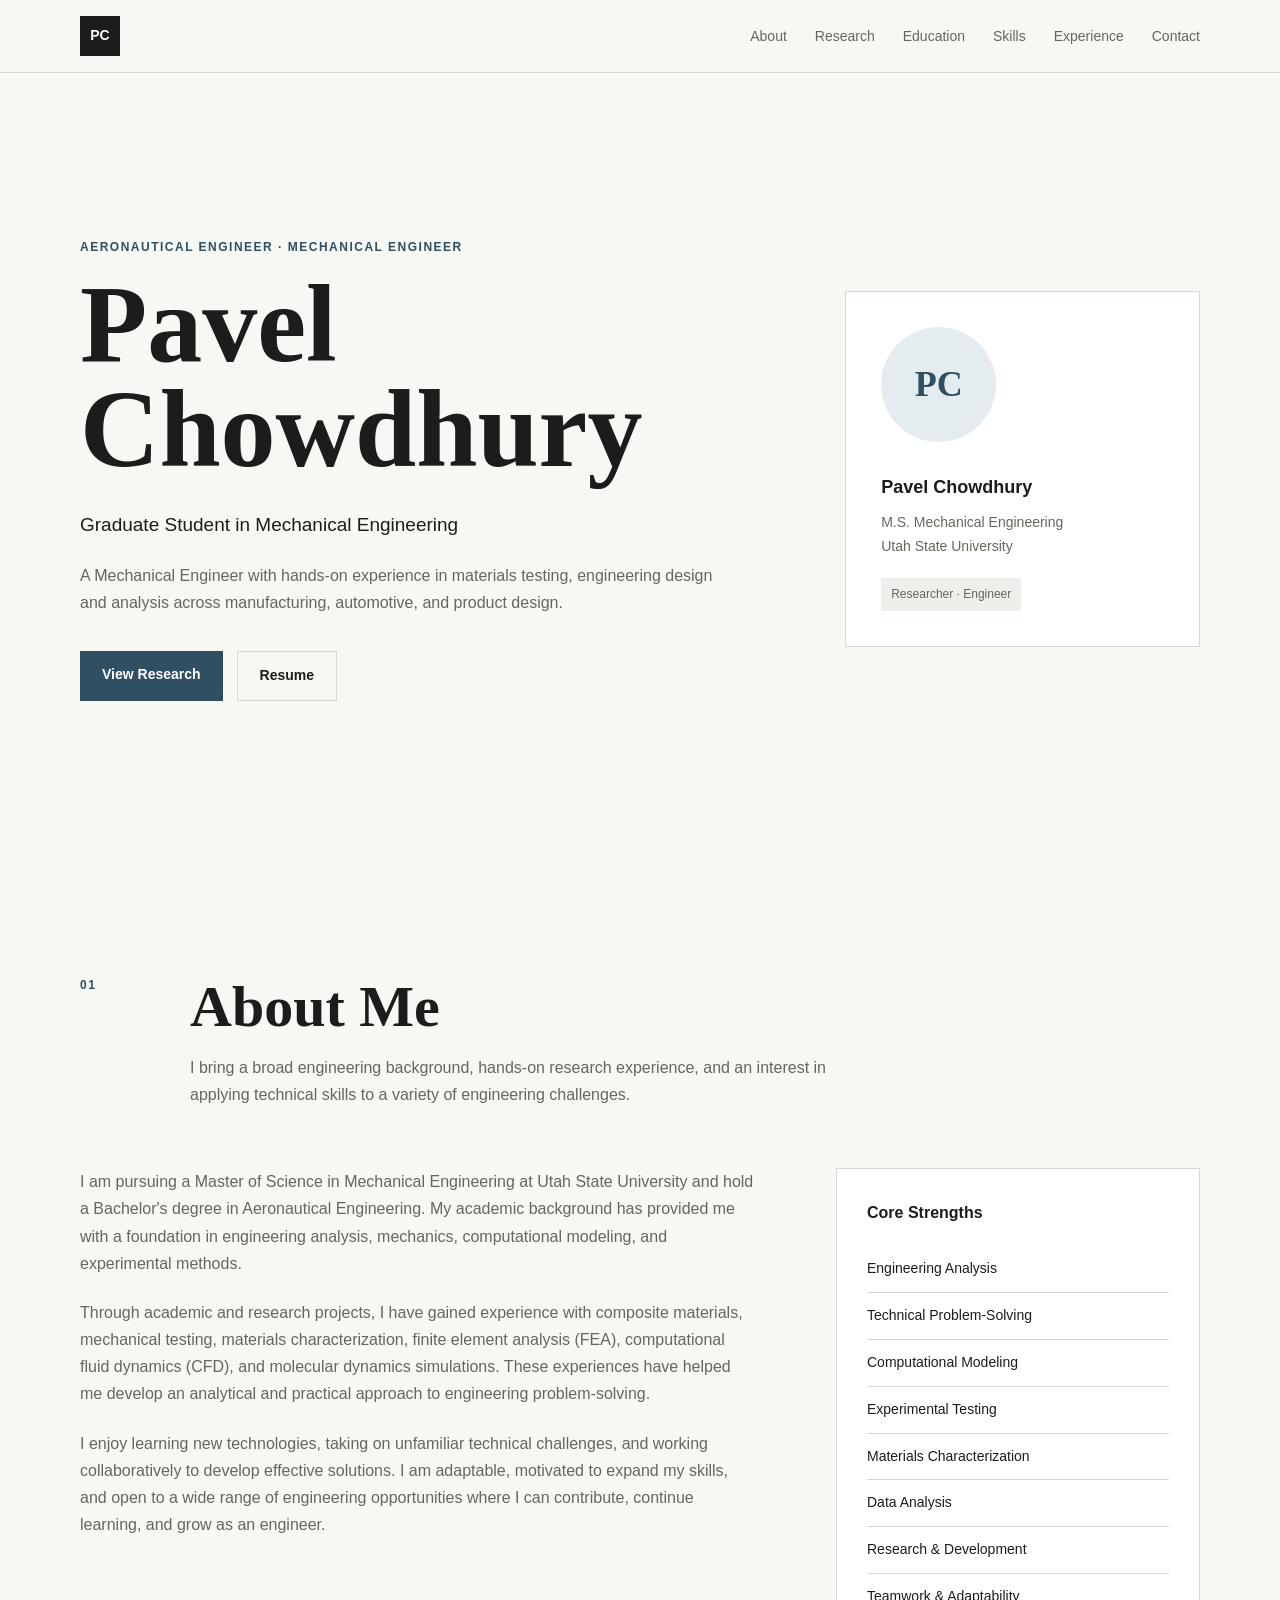
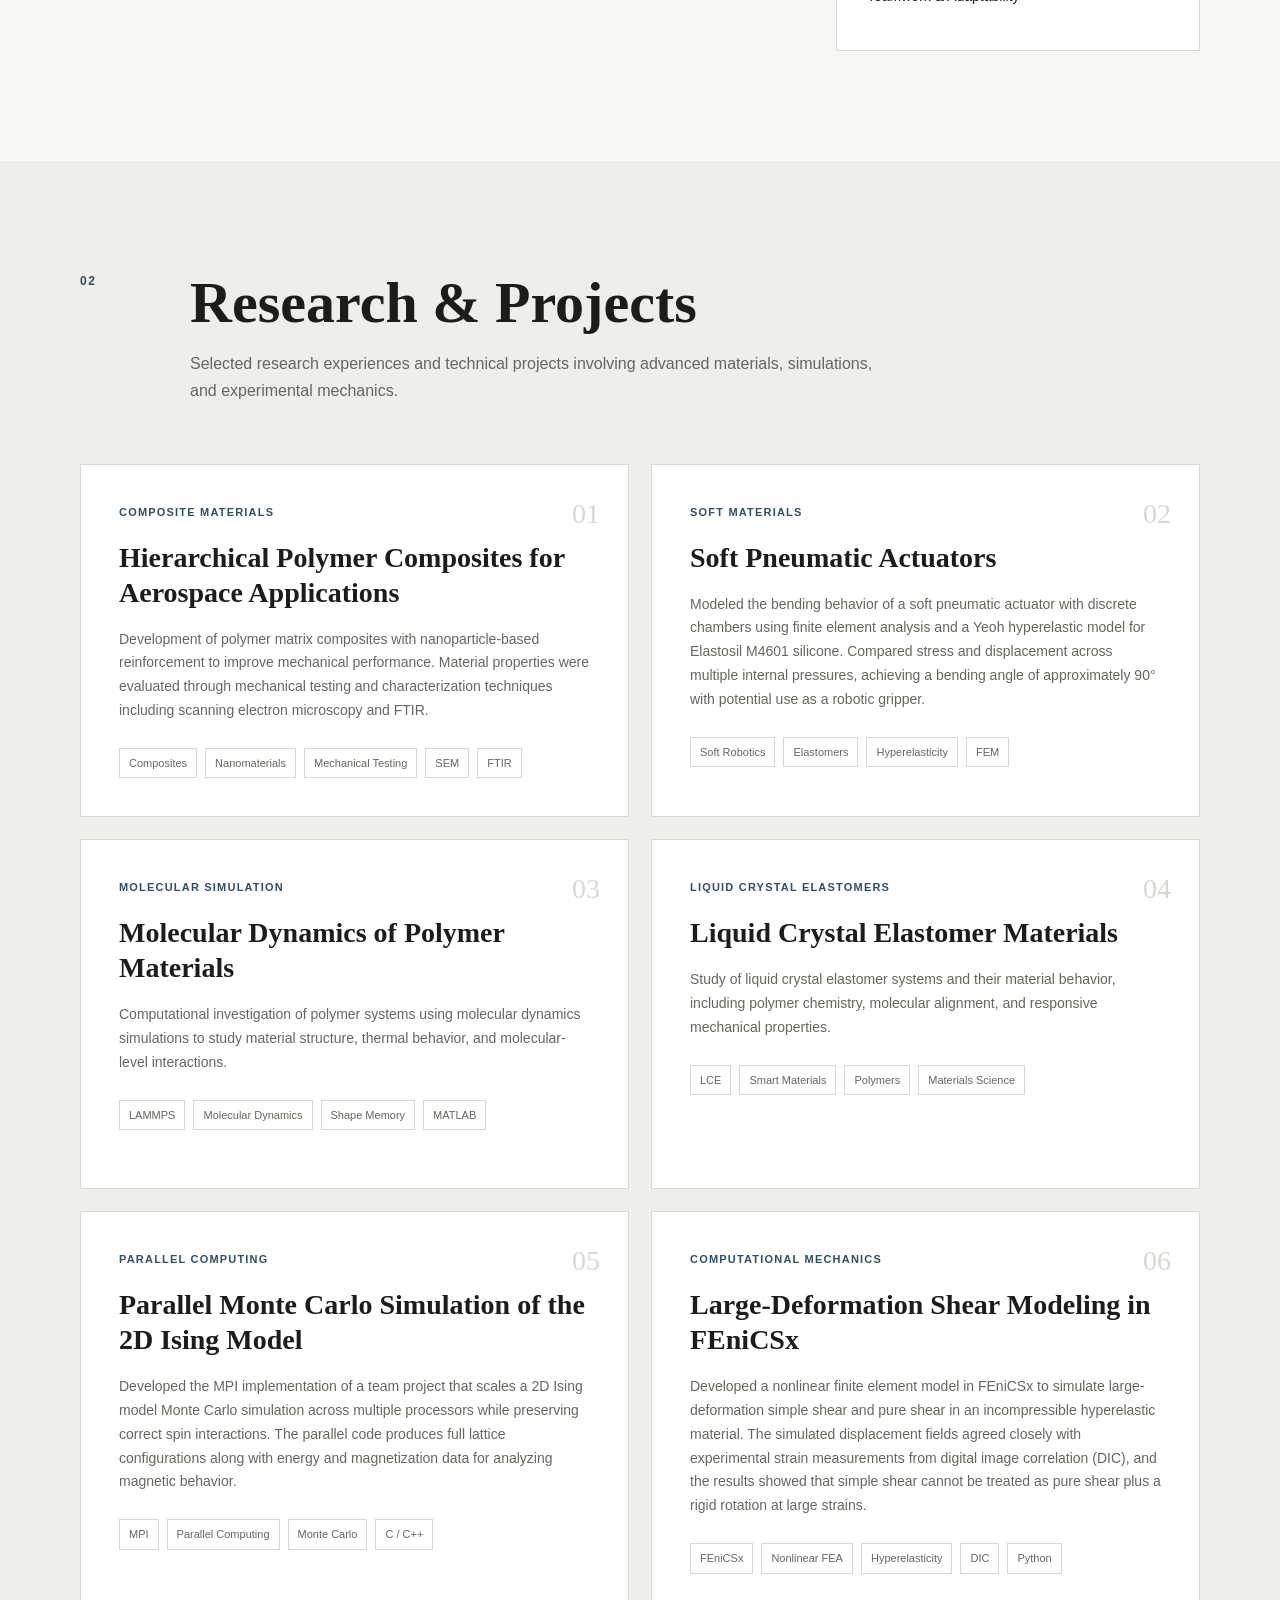
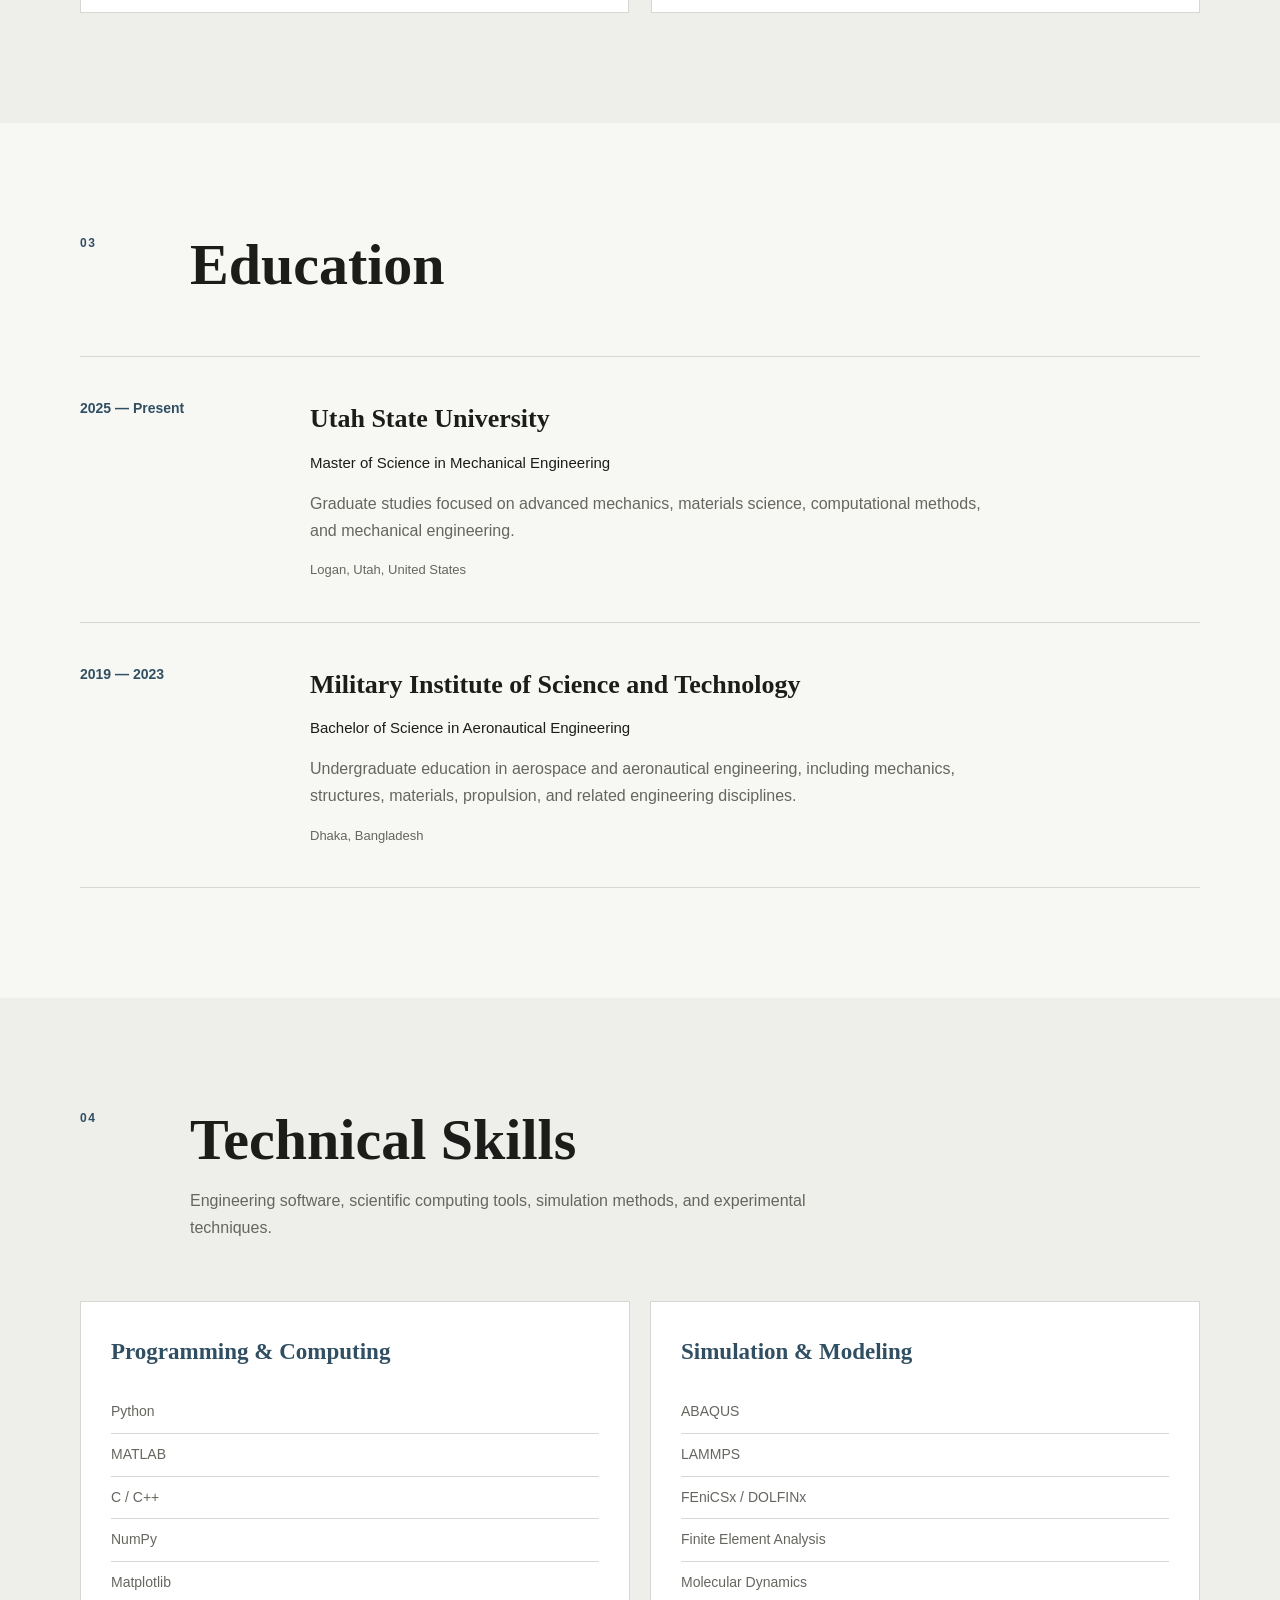
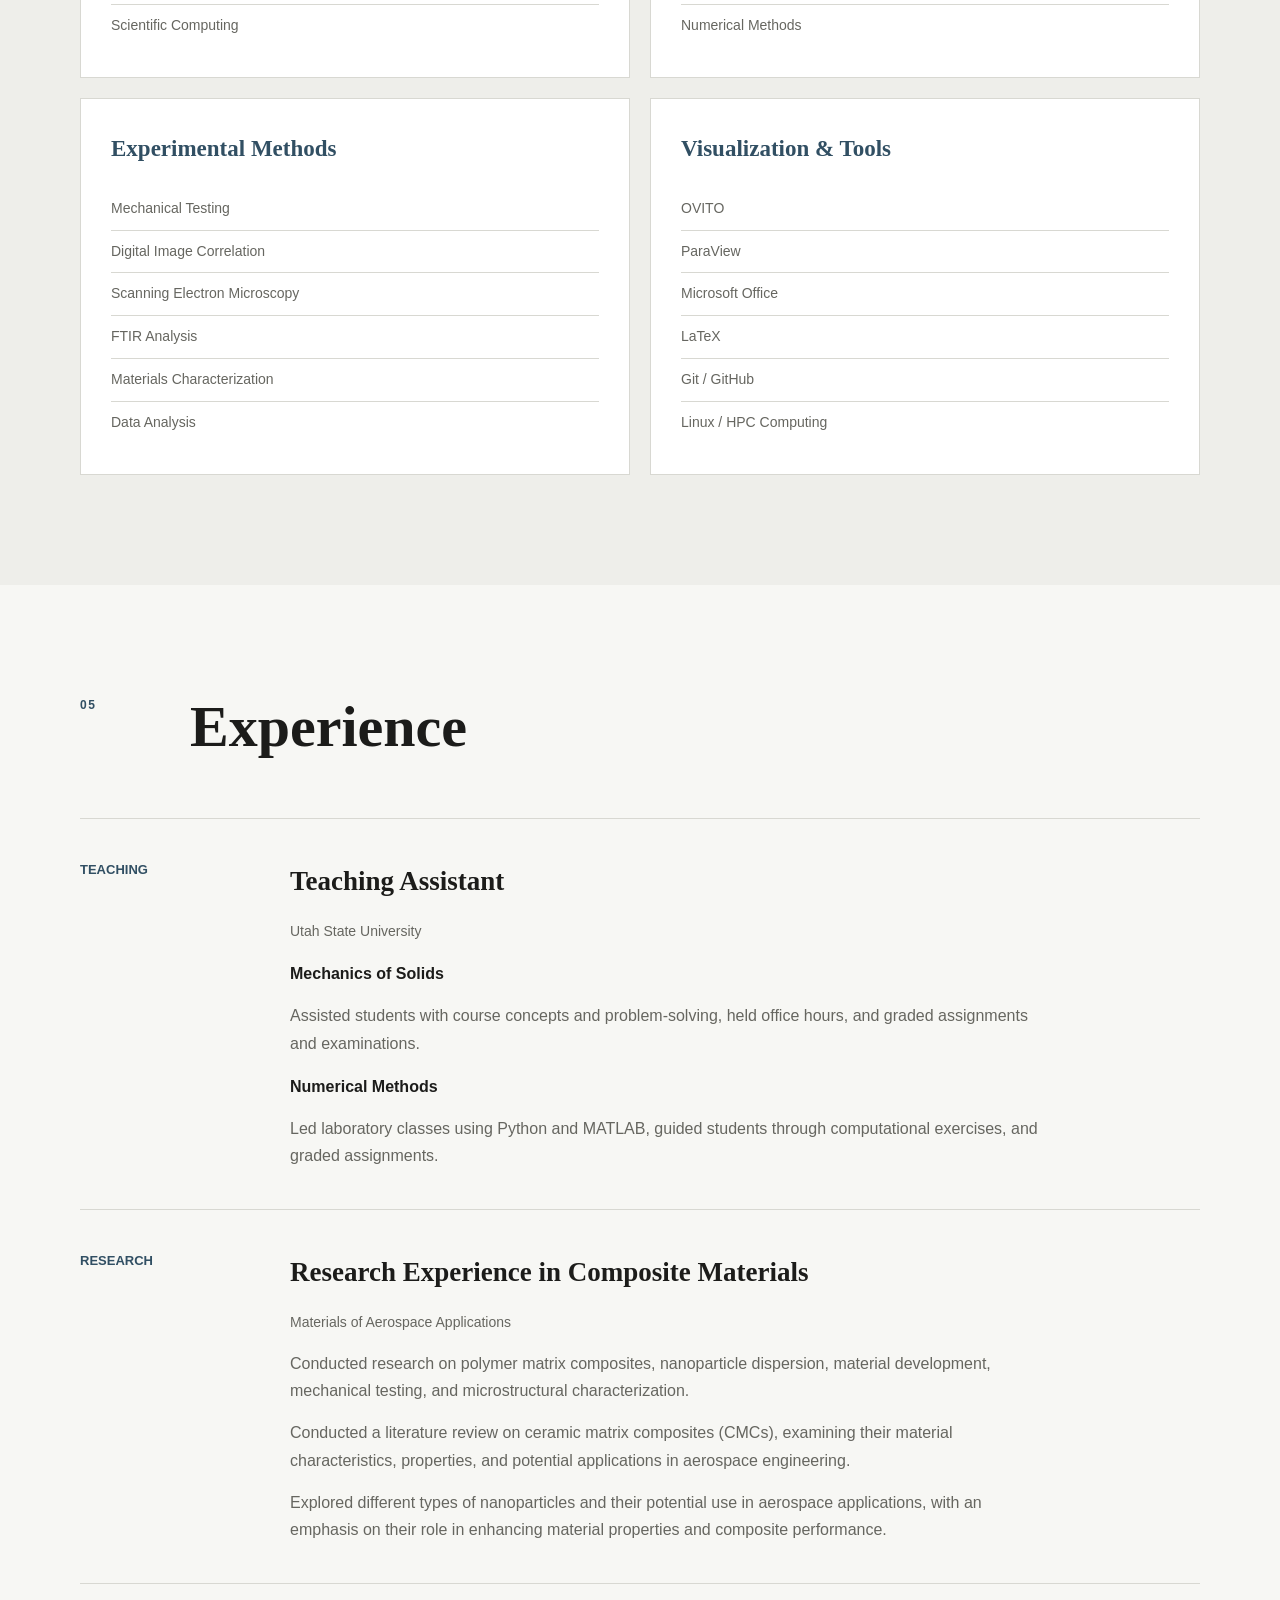
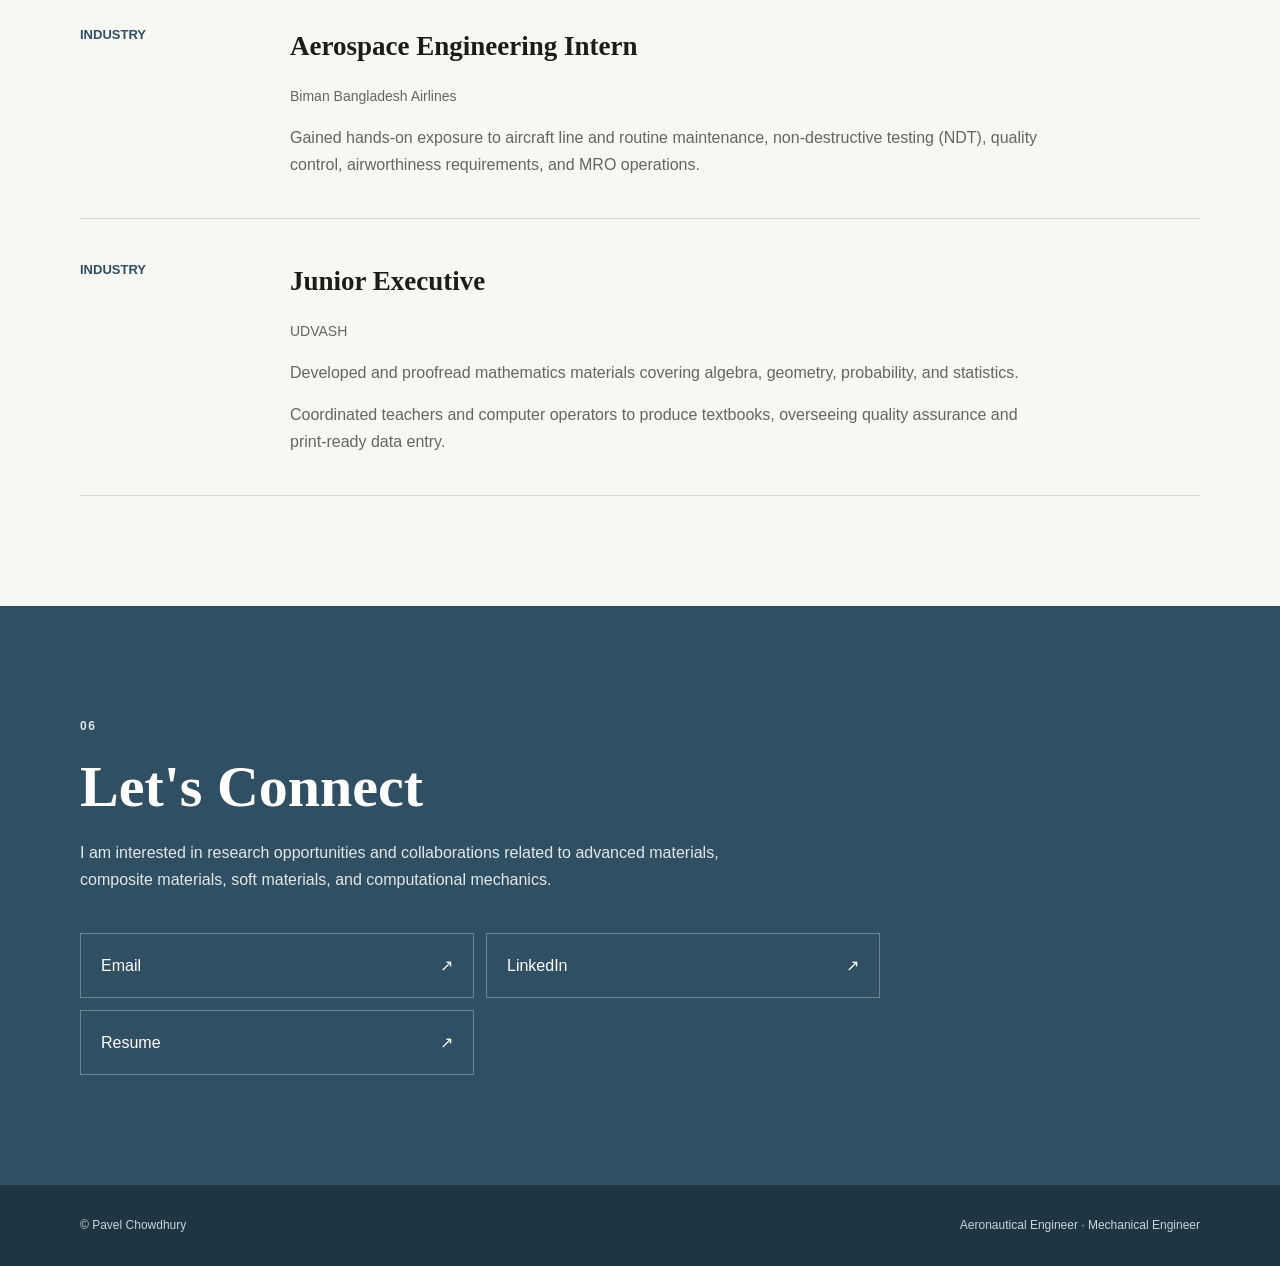
==== commit 900f81c5: "Update index.html" ====
--- a/index.html
+++ b/index.html
@@ -711,7 +711,36 @@
                     </div>
 
                 </article>
-
+<article class="experience-item">
+
+    <div class="experience-meta">
+        <p>Industry</p>
+    </div>
+
+    <div class="experience-main">
+
+        <h3>
+            Junior Executive
+        </h3>
+
+        <p class="experience-place">
+            UDVASH
+        </p>
+
+        <p>
+            Developed and proofread mathematics materials covering
+            algebra, geometry, probability, and statistics.
+        </p>
+
+        <p>
+            Coordinated teachers and computer operators to produce
+            textbooks, overseeing quality assurance and print-ready
+            data entry.
+        </p>
+
+    </div>
+
+</article>
 
             </div>
 
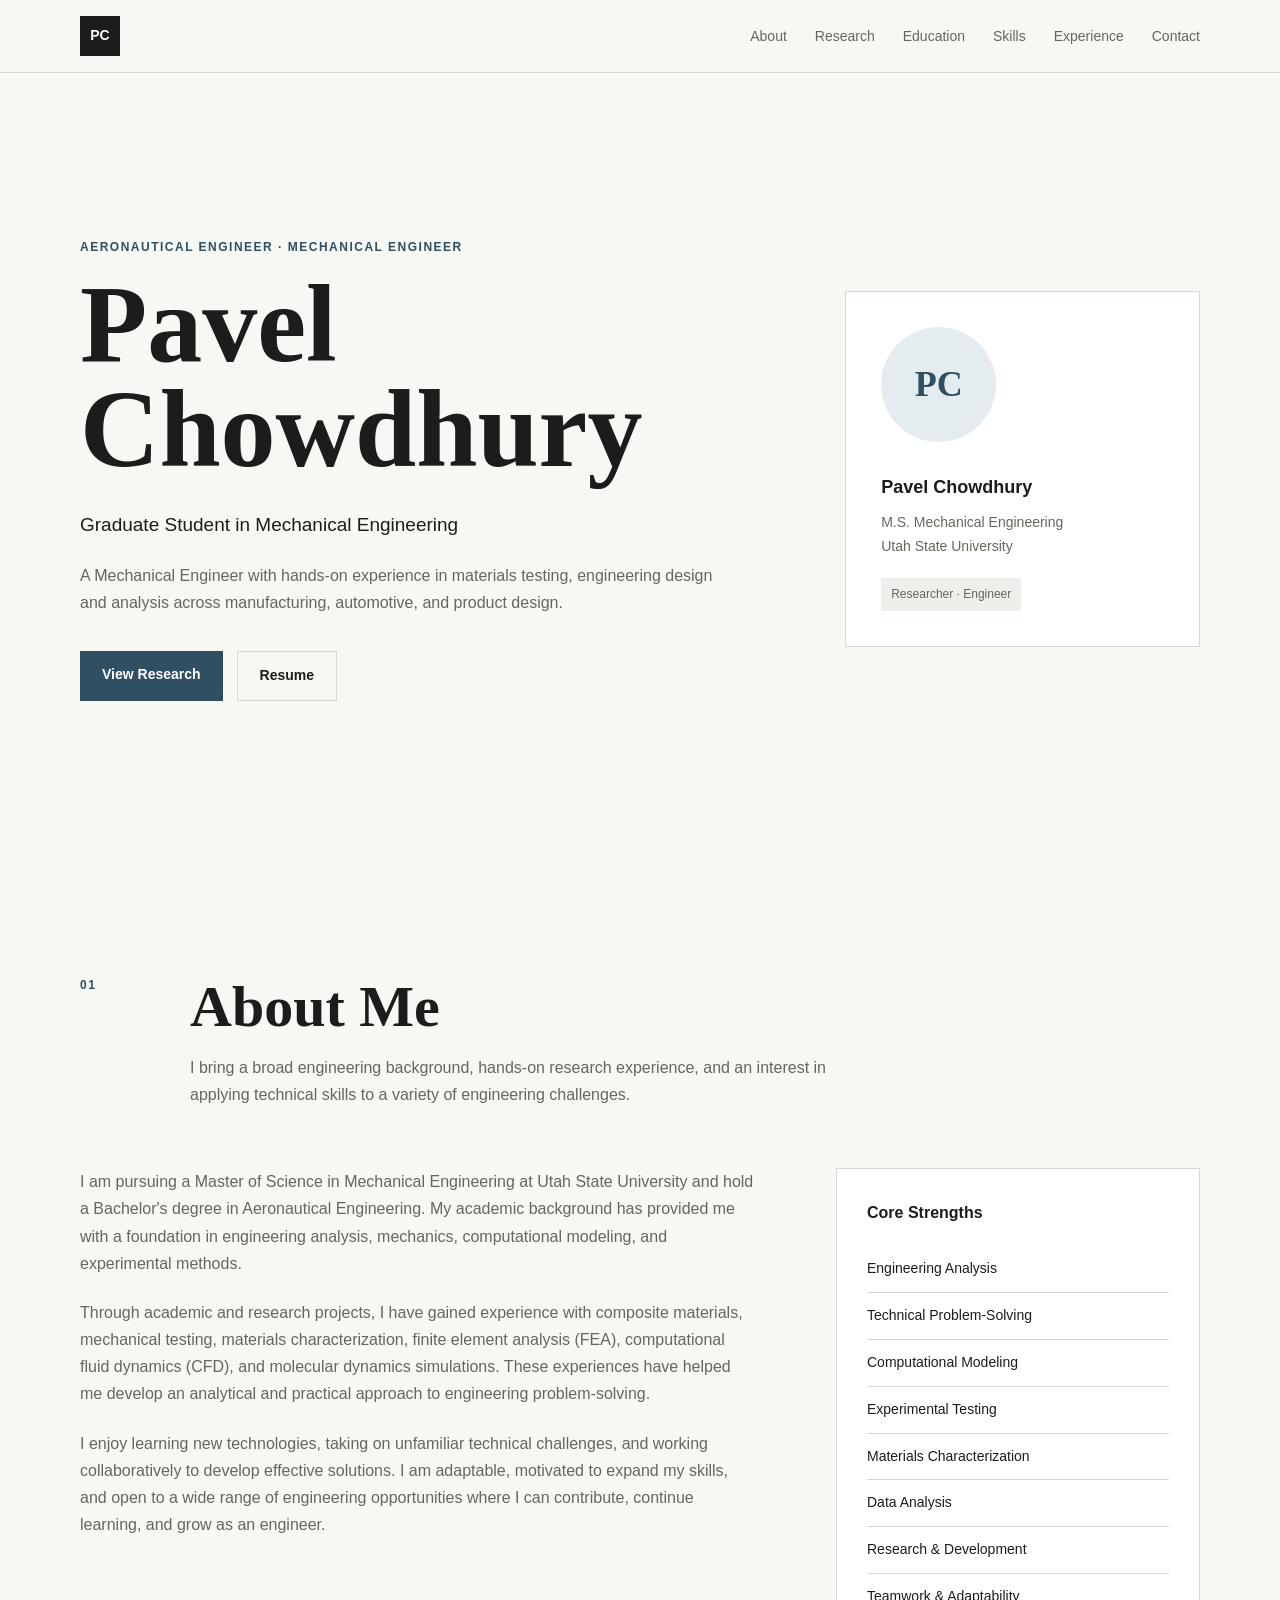
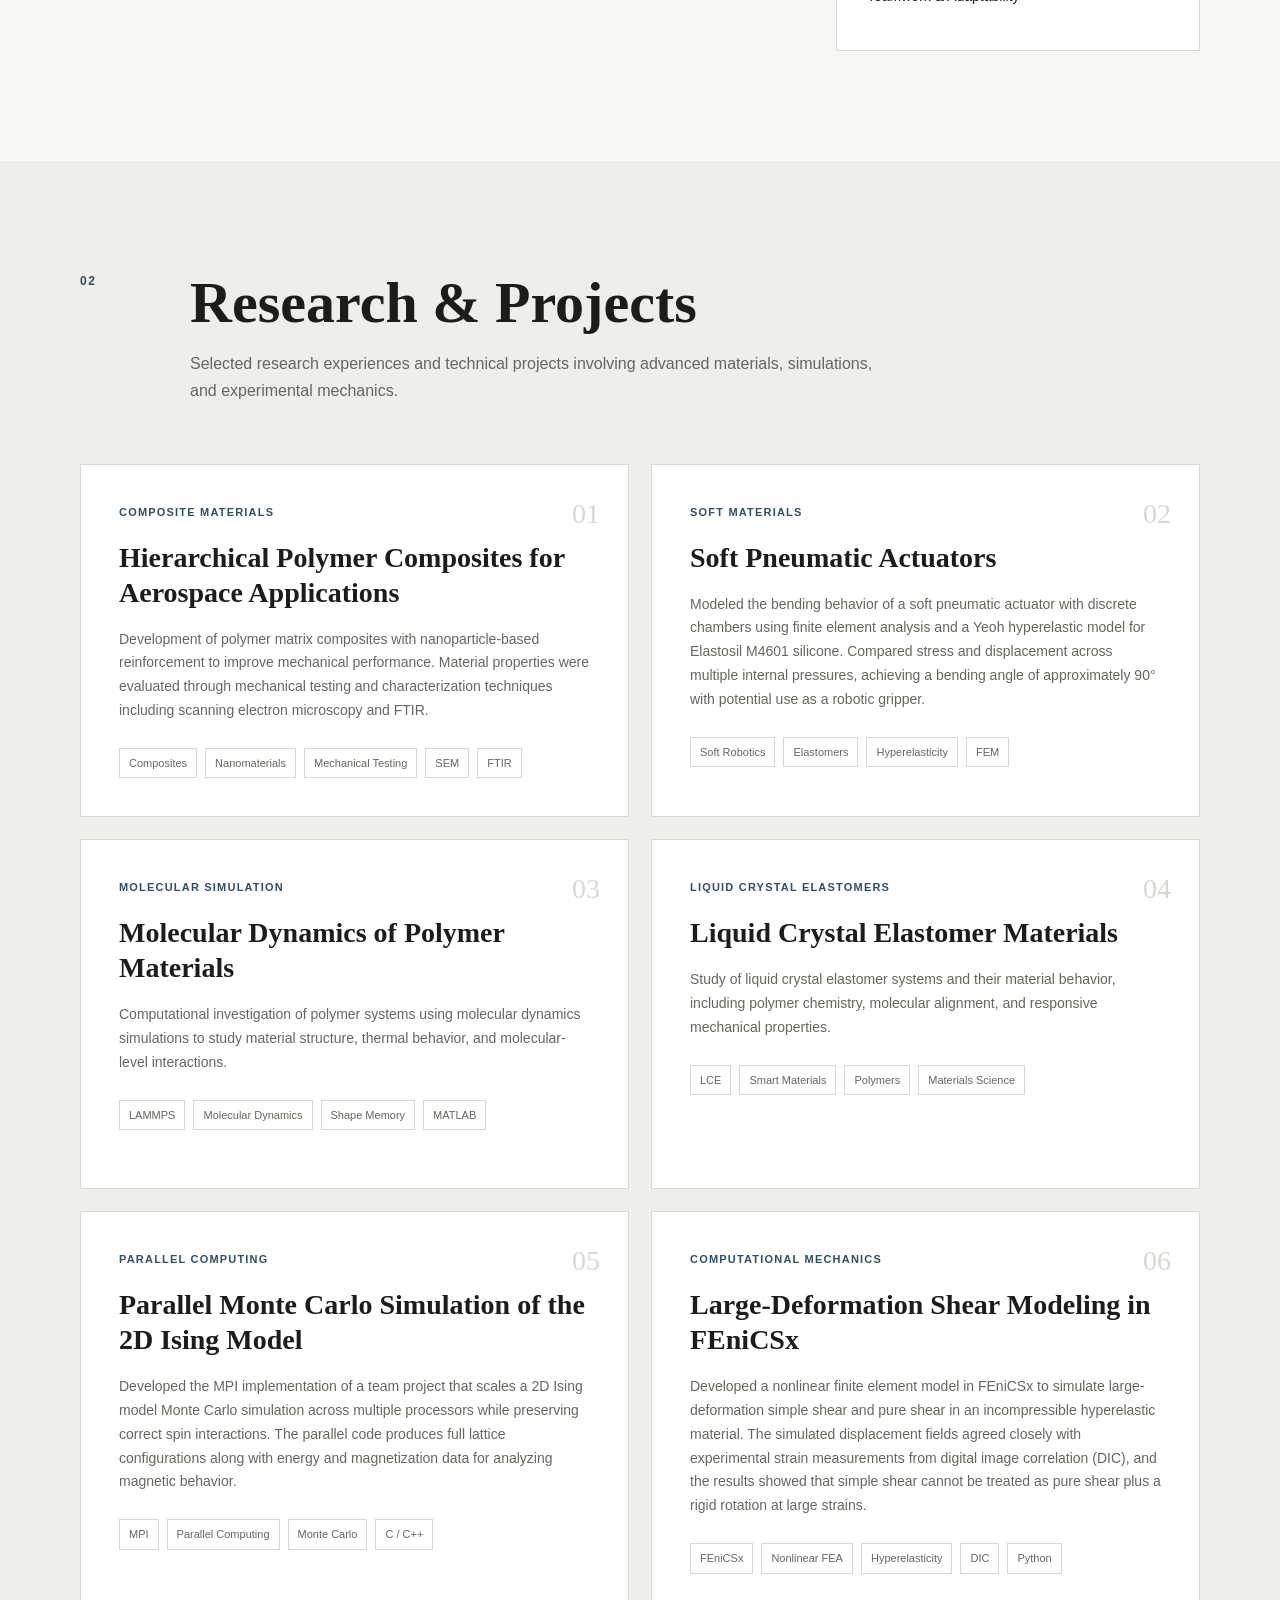
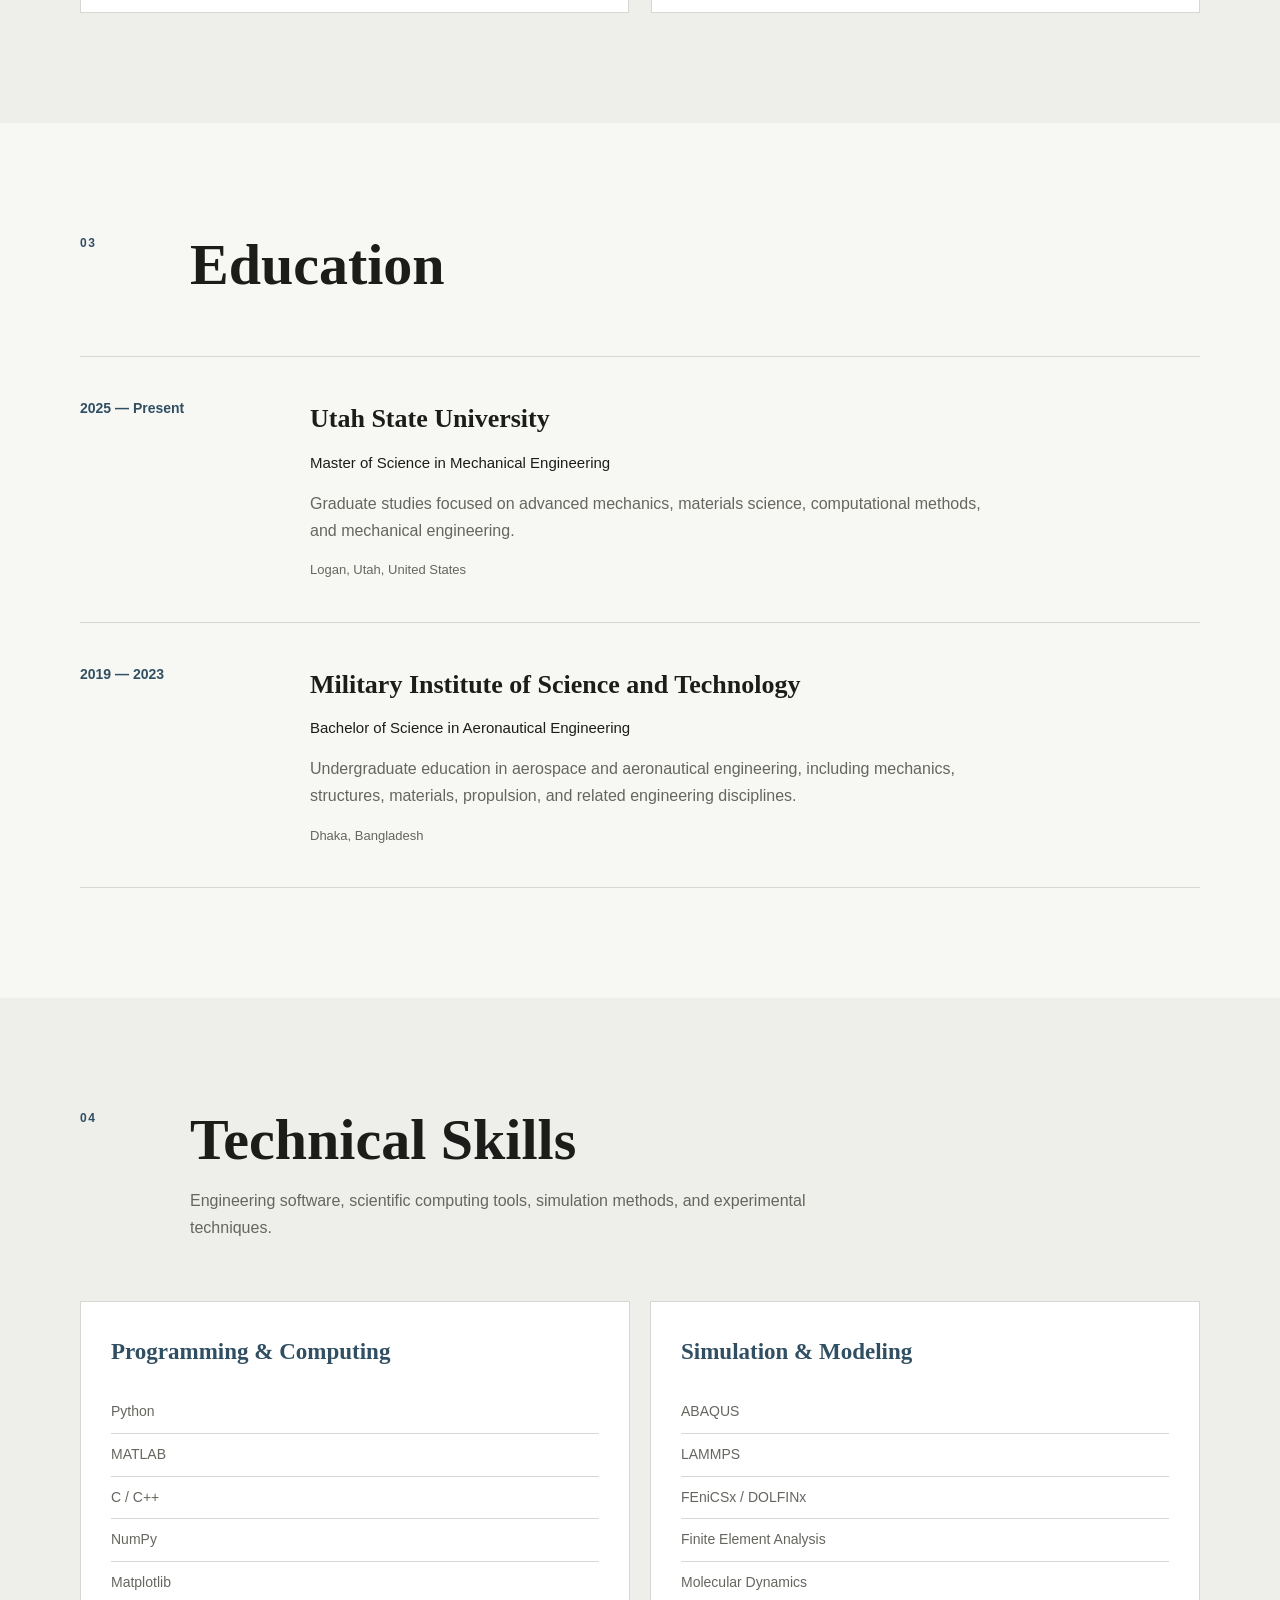
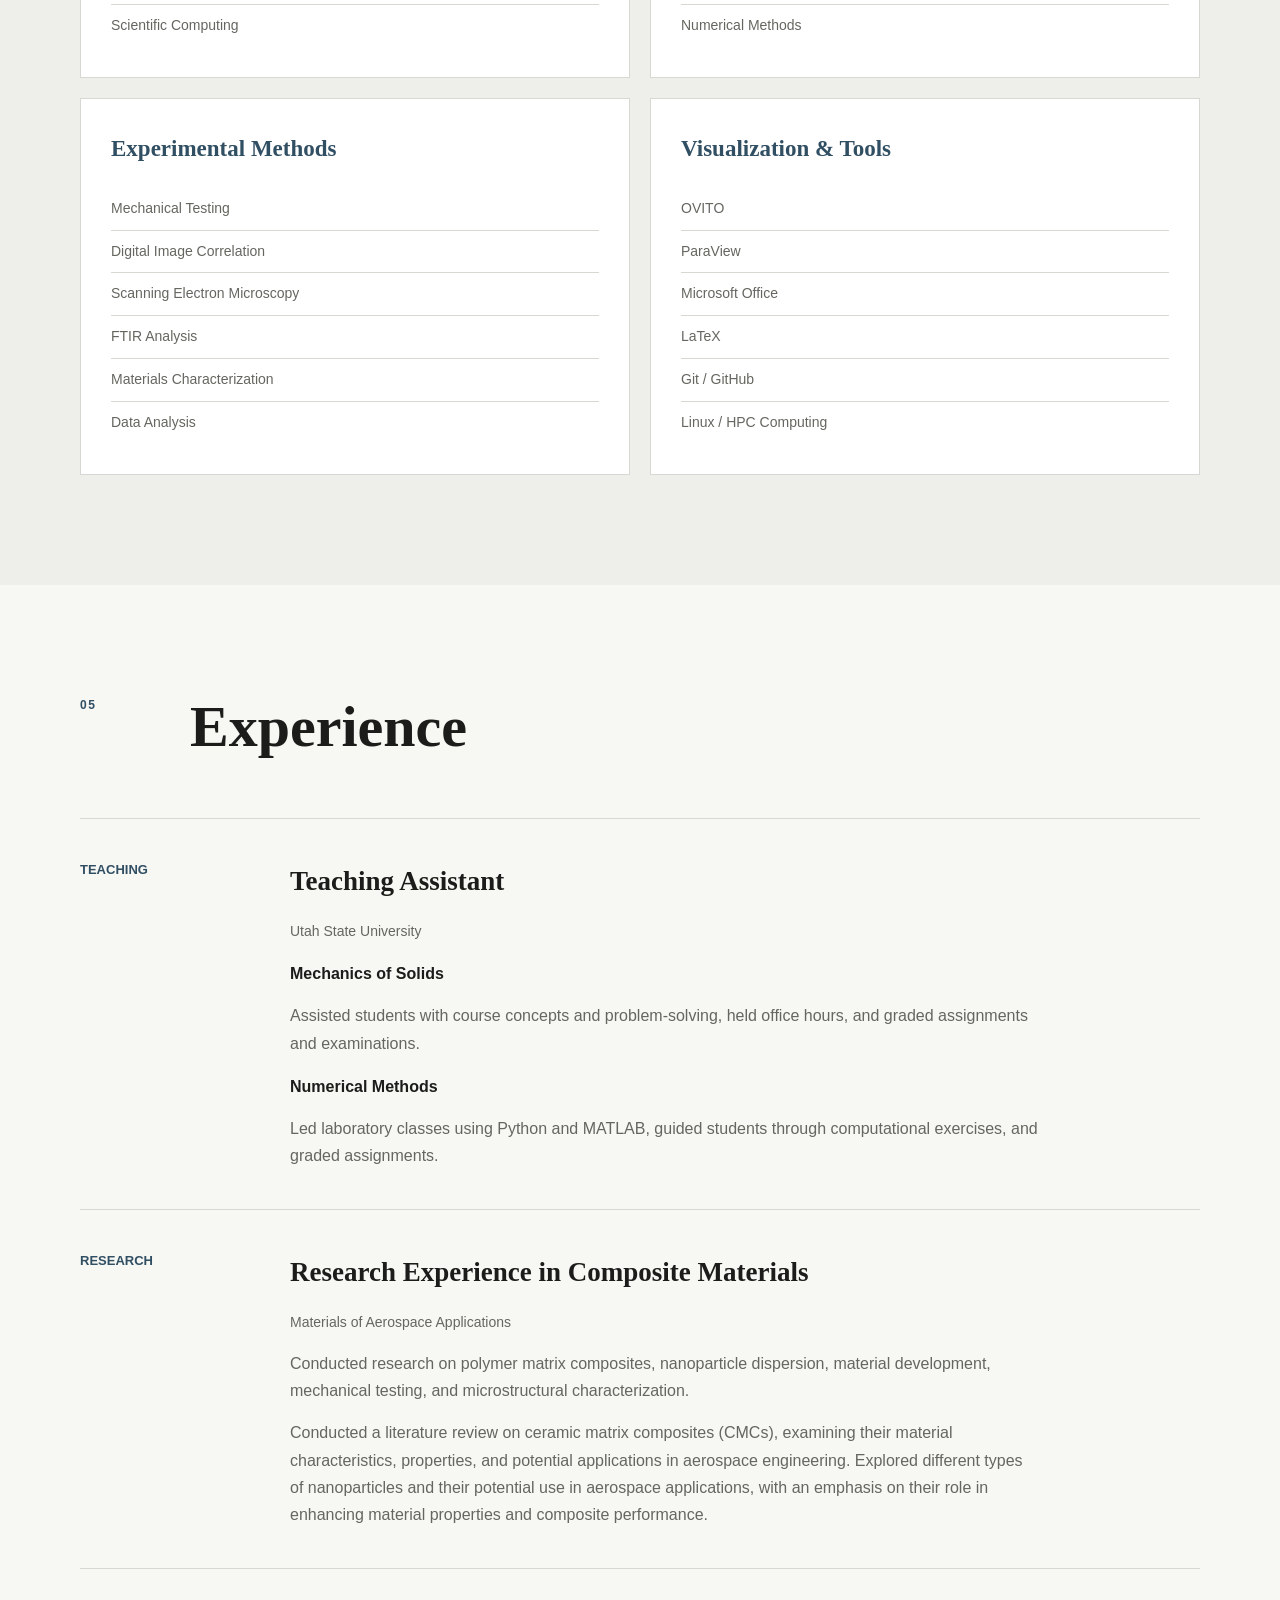
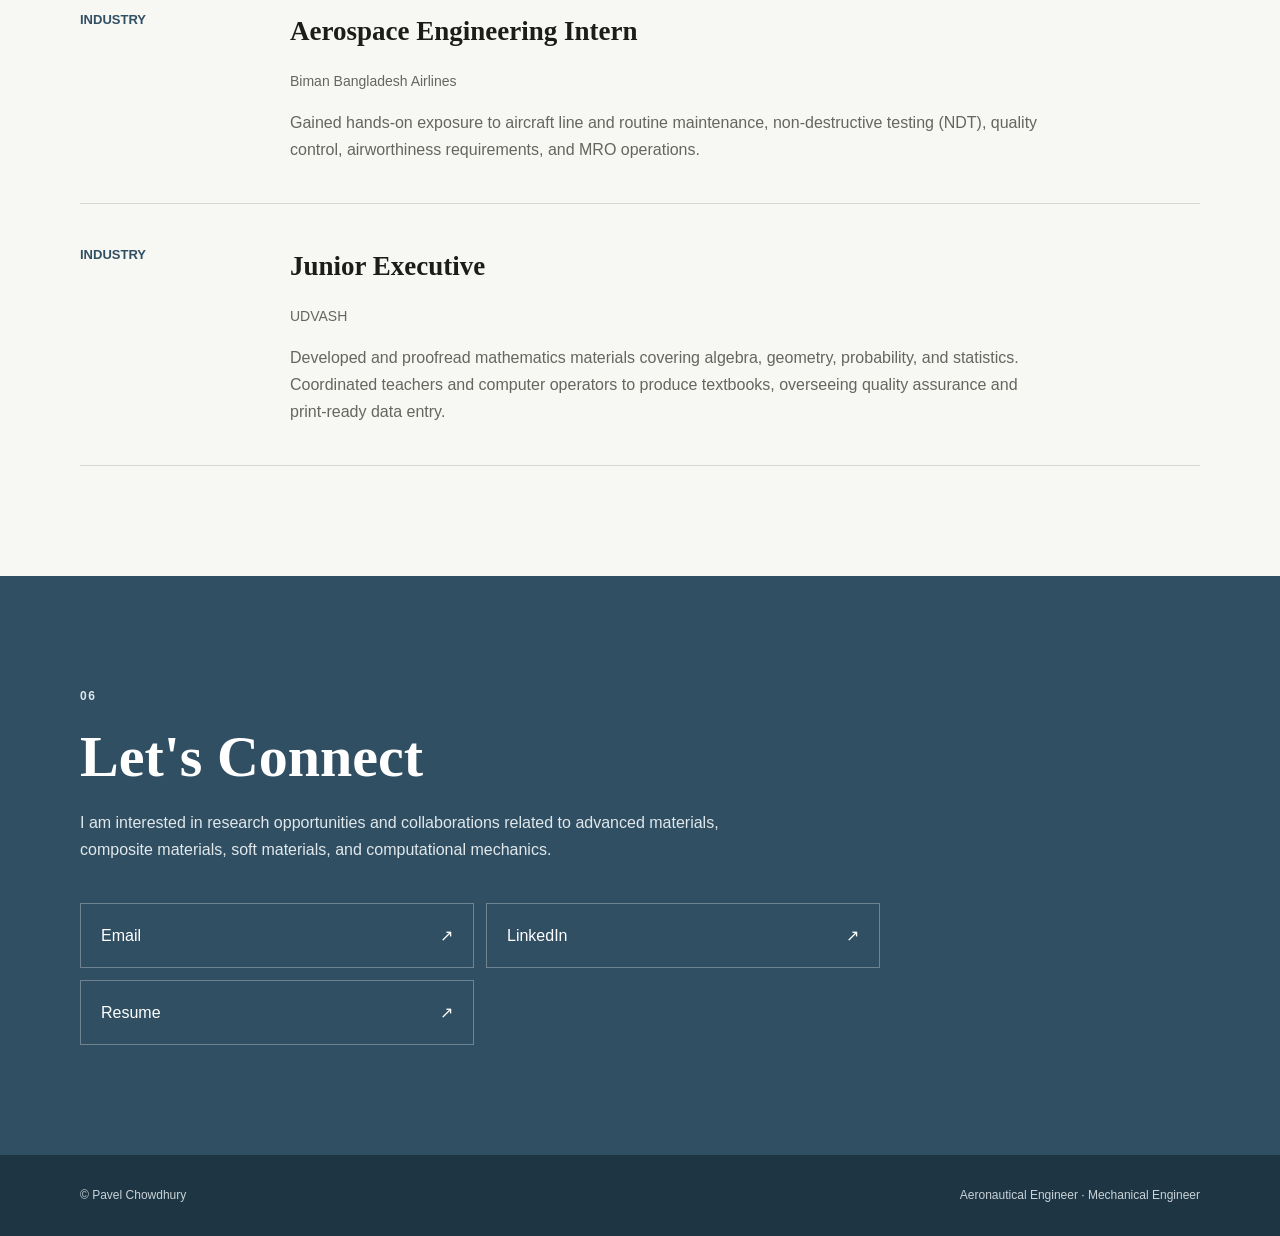
==== commit 2aa9e362: "Update index.html" ====
--- a/index.html
+++ b/index.html
@@ -671,9 +671,6 @@
                             composites (CMCs), examining their material
                             characteristics, properties, and potential
                             applications in aerospace engineering.
-                        </p>
-
-                        <p>
                             Explored different types of nanoparticles and
                             their potential use in aerospace applications,
                             with an emphasis on their role in enhancing
@@ -730,9 +727,6 @@
         <p>
             Developed and proofread mathematics materials covering
             algebra, geometry, probability, and statistics.
-        </p>
-
-        <p>
             Coordinated teachers and computer operators to produce
             textbooks, overseeing quality assurance and print-ready
             data entry.
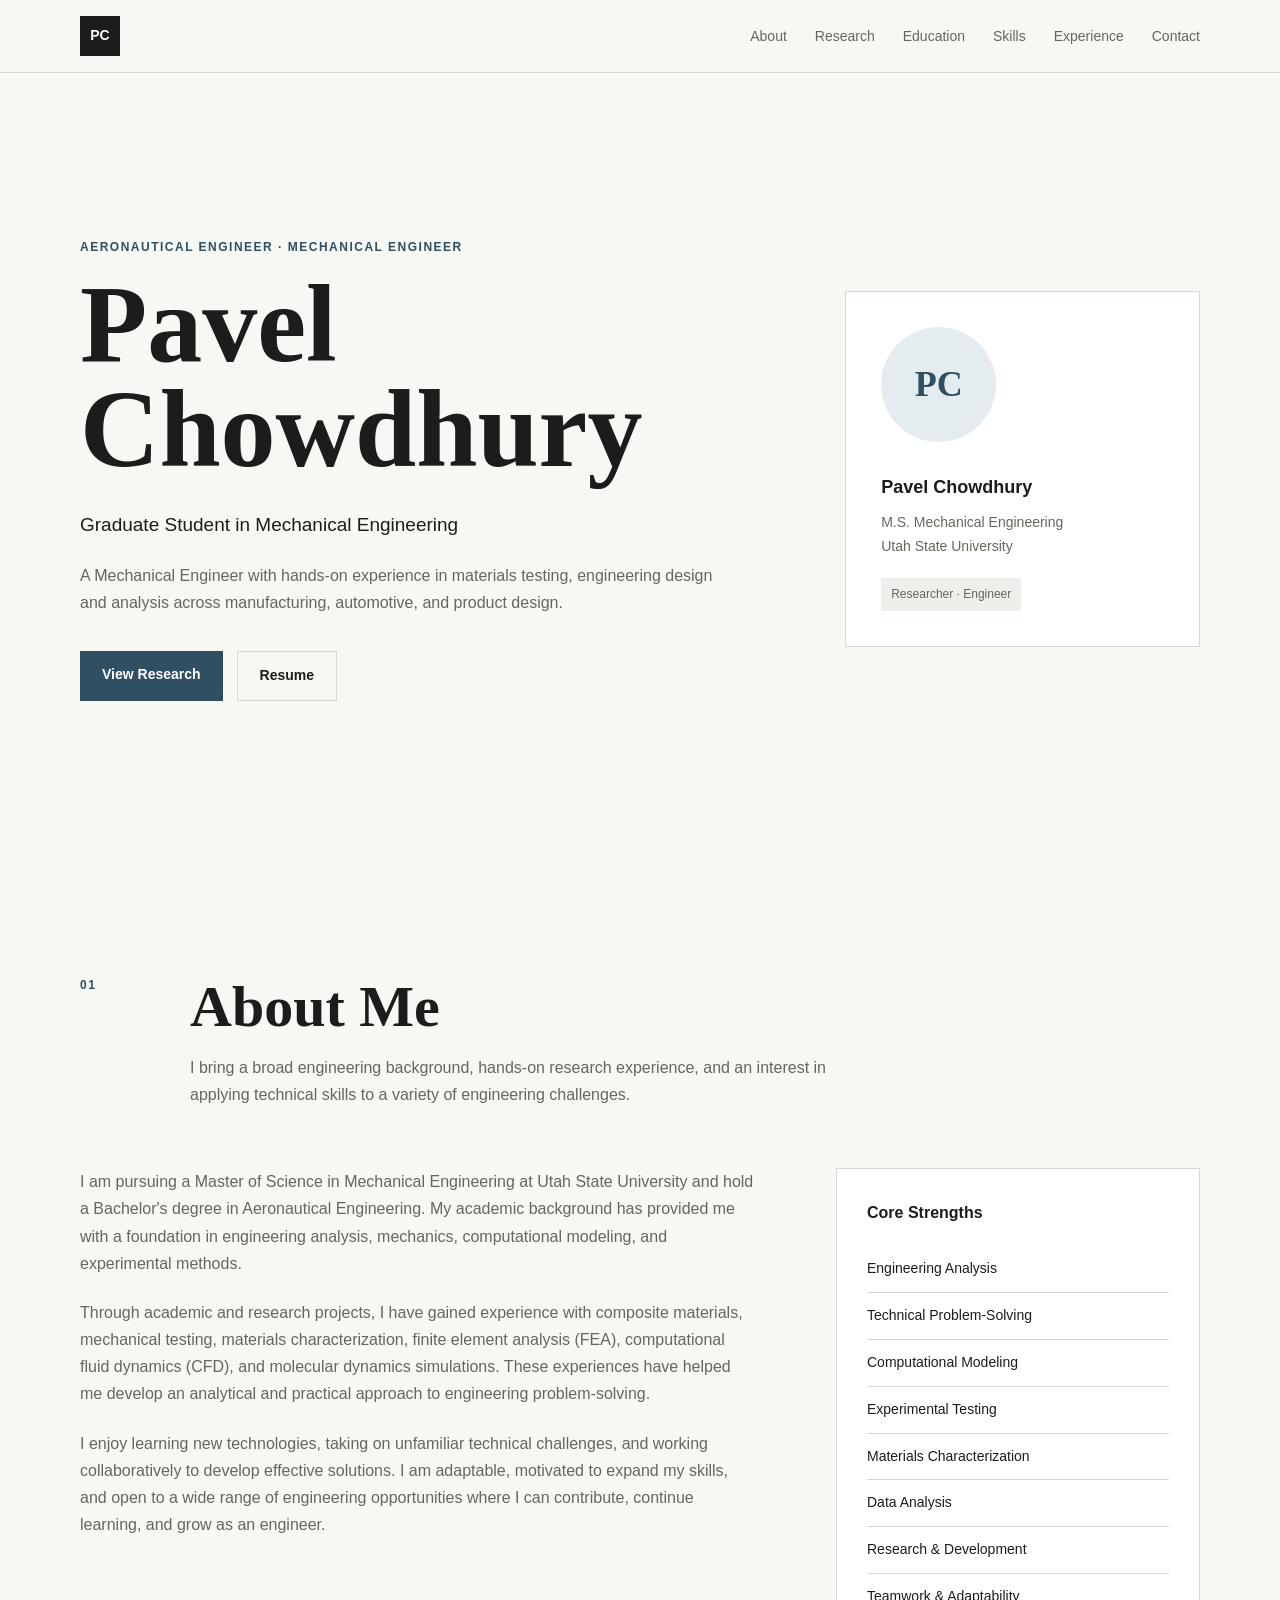
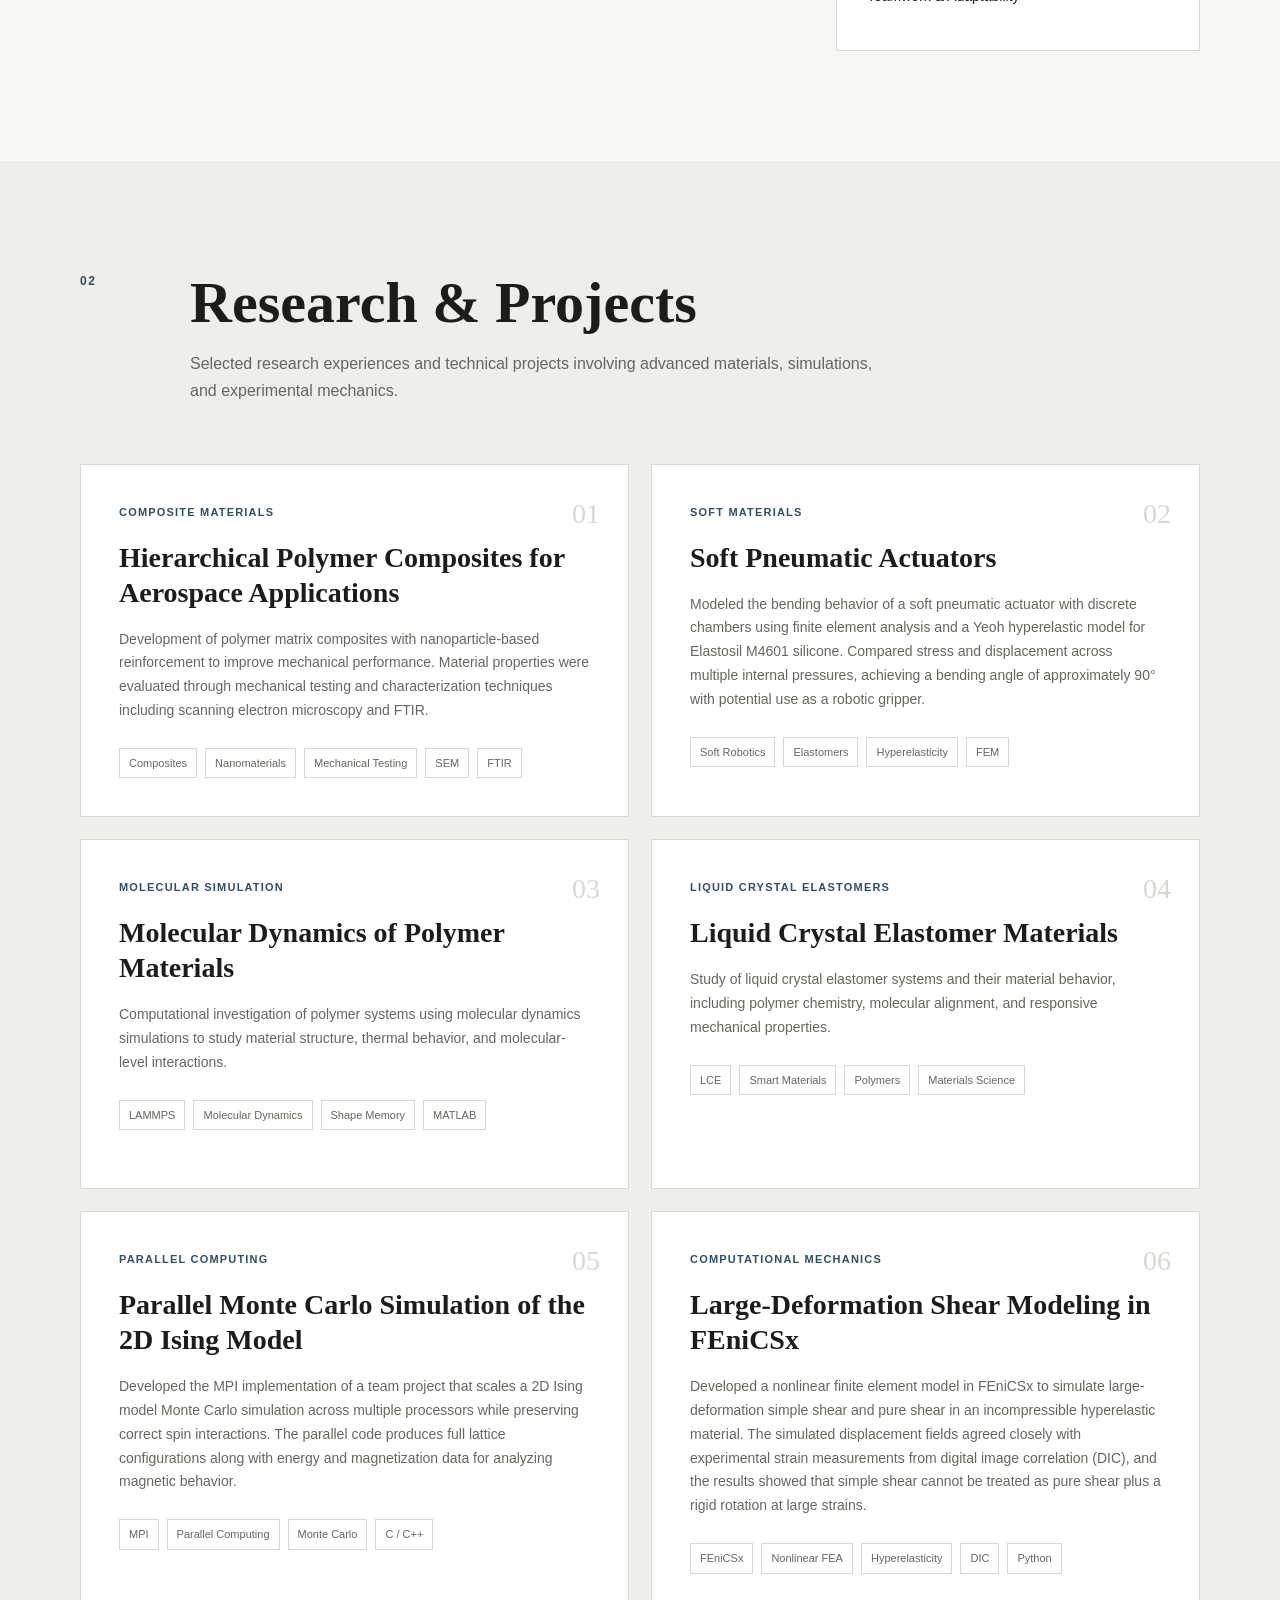
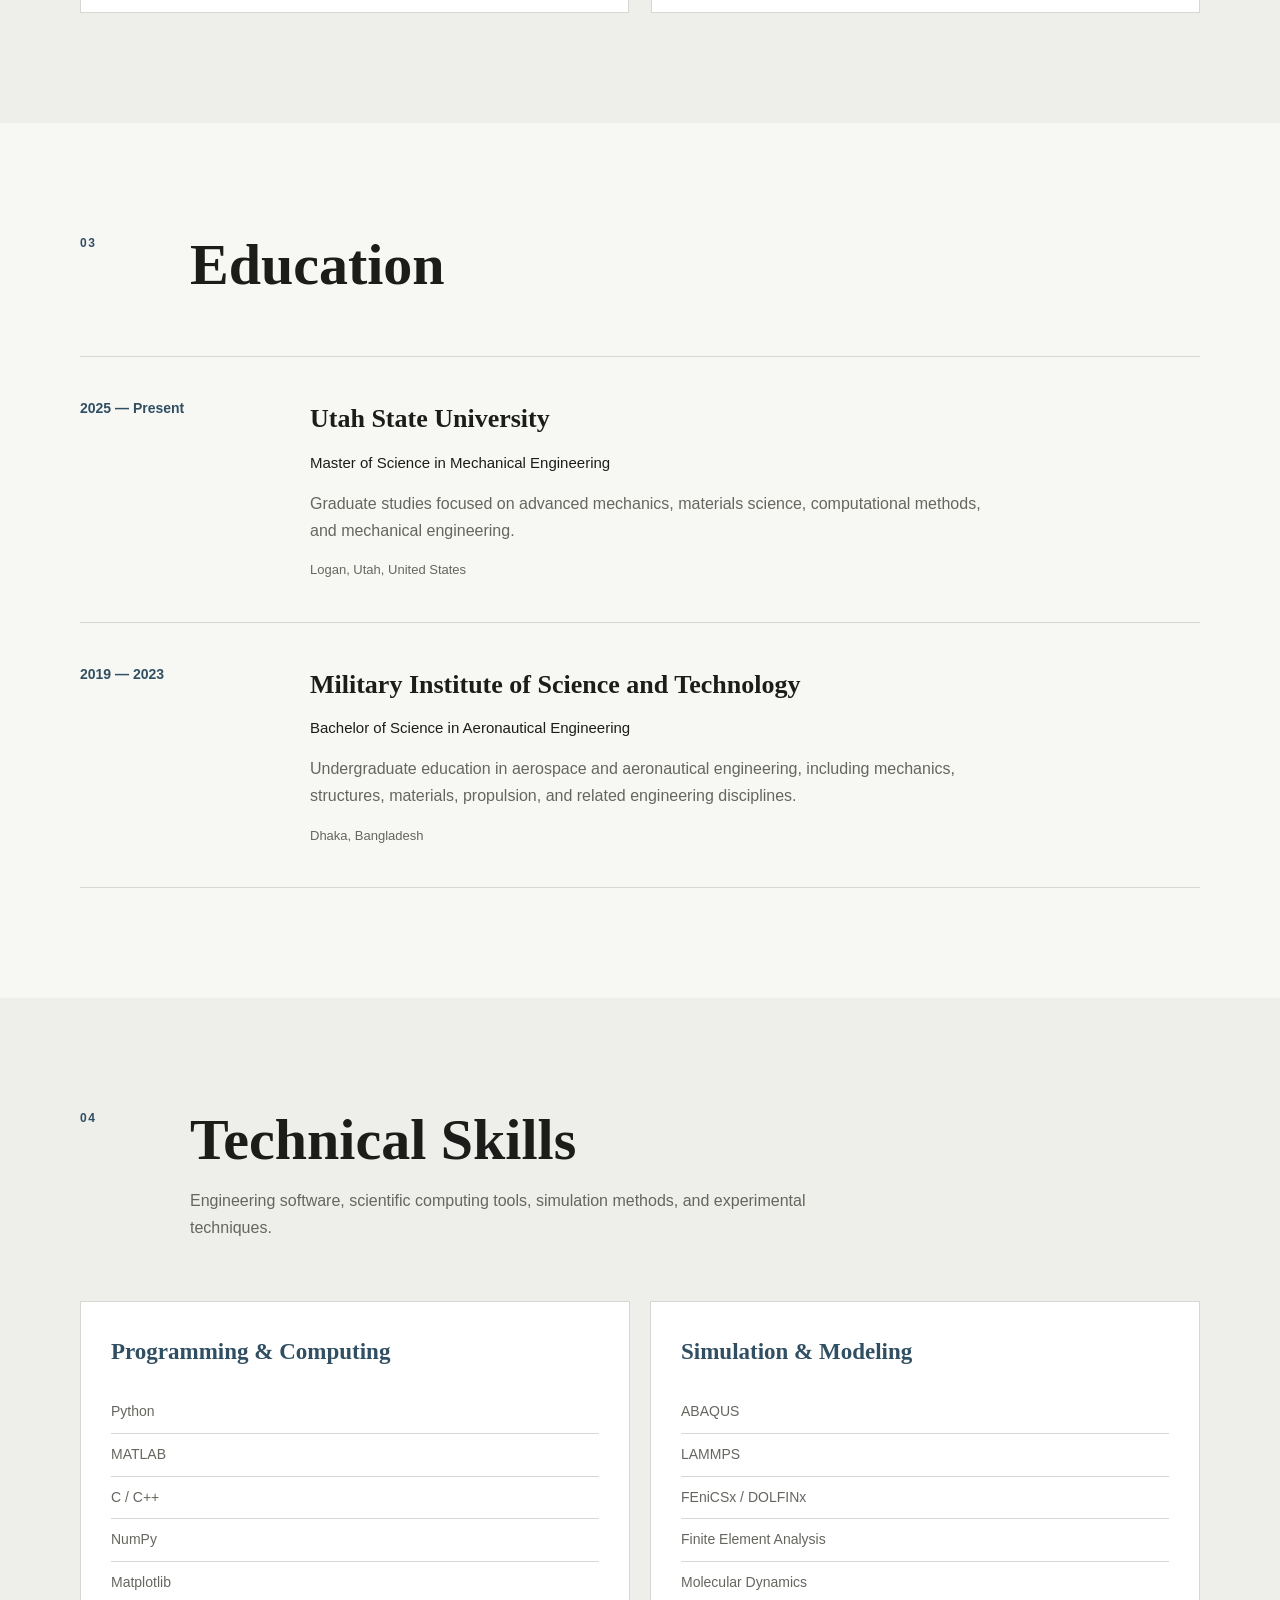
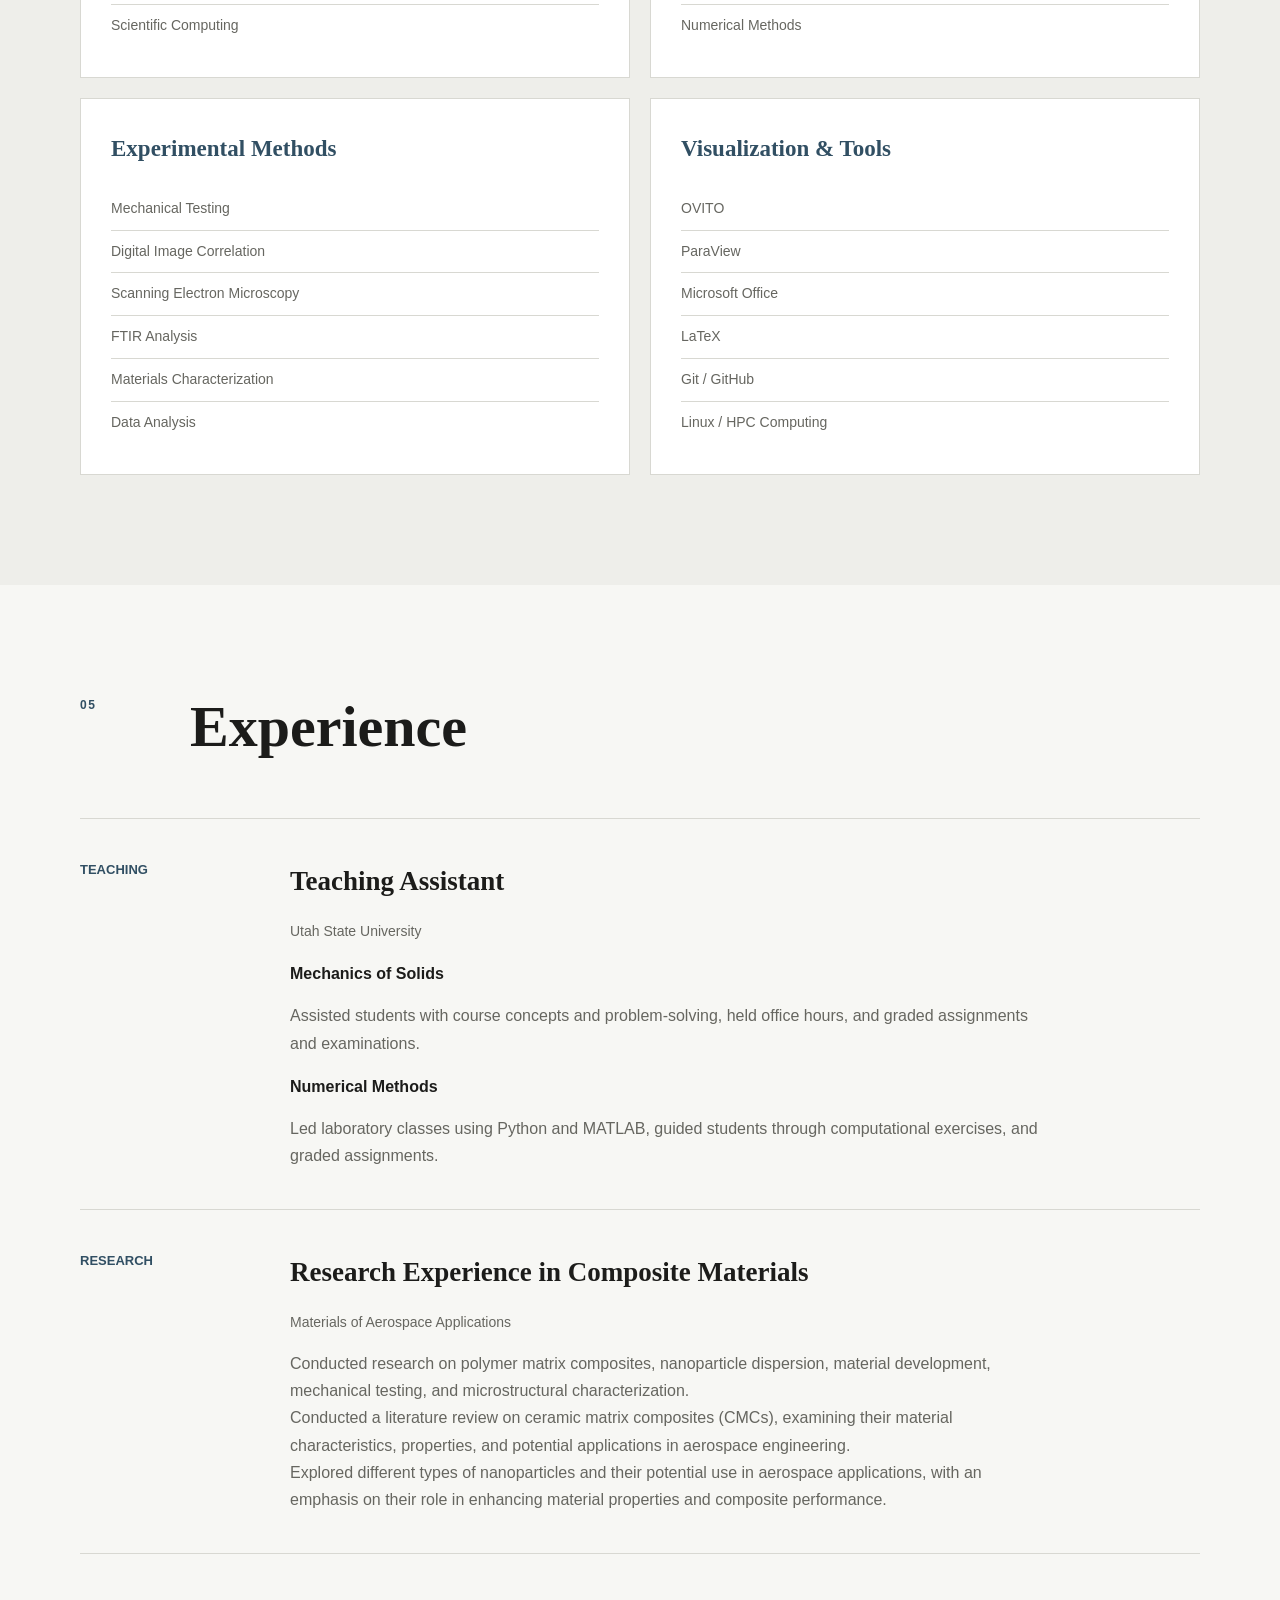
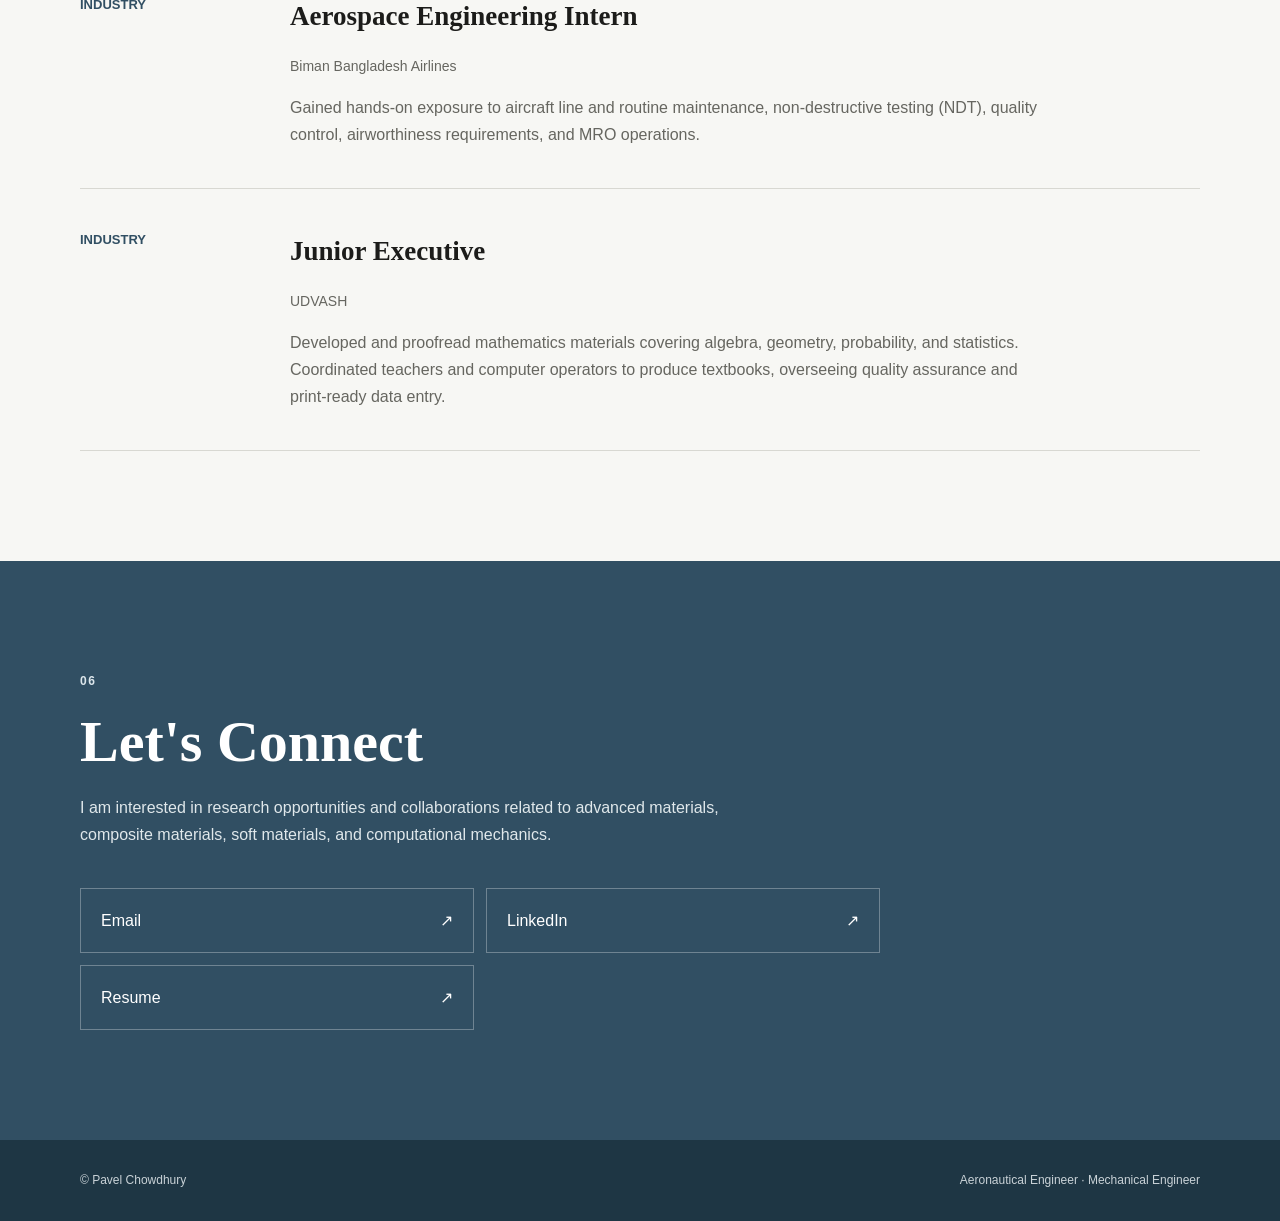
==== commit ed7c0198: "Update index.html" ====
--- a/index.html
+++ b/index.html
@@ -664,13 +664,12 @@
                             nanoparticle dispersion, material development,
                             mechanical testing, and microstructural
                             characterization.
-                        </p>
-
-                        <p>
+                        <br>
                             Conducted a literature review on ceramic matrix
                             composites (CMCs), examining their material
                             characteristics, properties, and potential
                             applications in aerospace engineering.
+                            <br>
                             Explored different types of nanoparticles and
                             their potential use in aerospace applications,
                             with an emphasis on their role in enhancing
@@ -727,6 +726,7 @@
         <p>
             Developed and proofread mathematics materials covering
             algebra, geometry, probability, and statistics.
+            <br>
             Coordinated teachers and computer operators to produce
             textbooks, overseeing quality assurance and print-ready
             data entry.
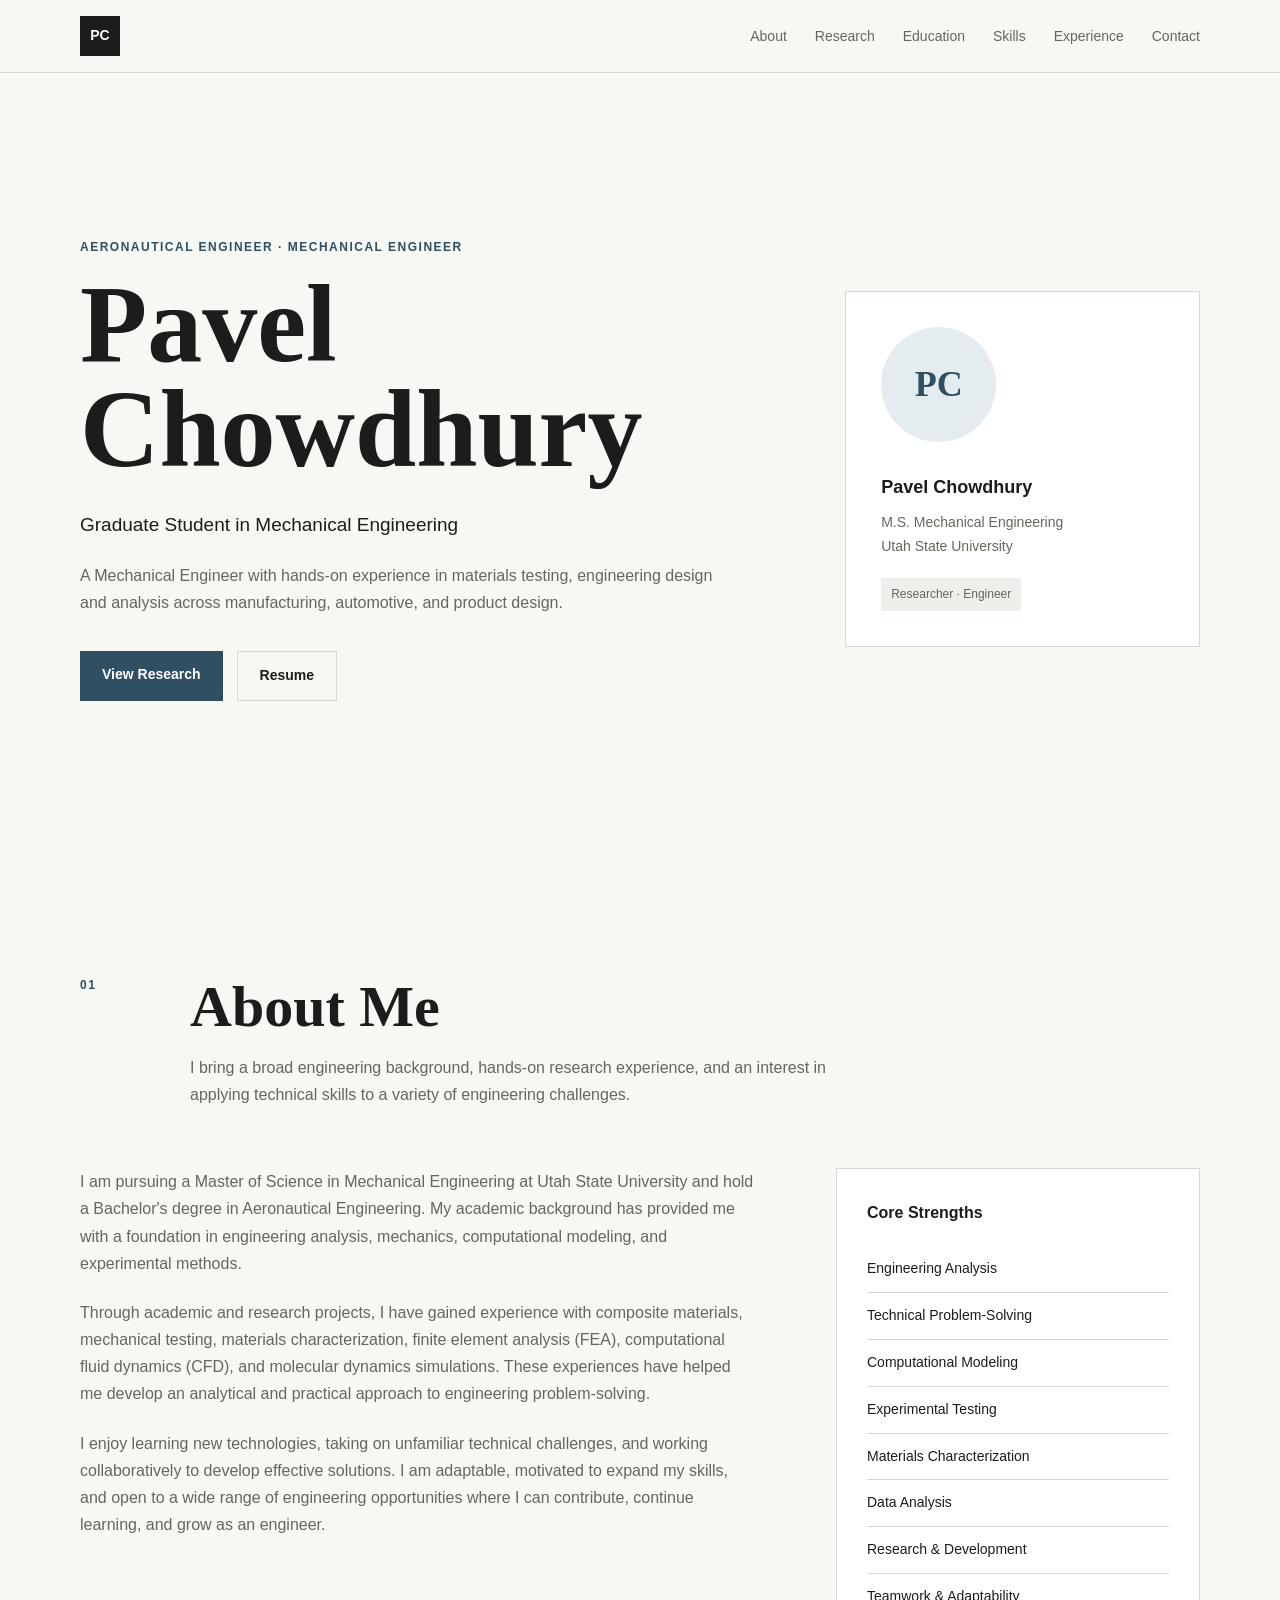
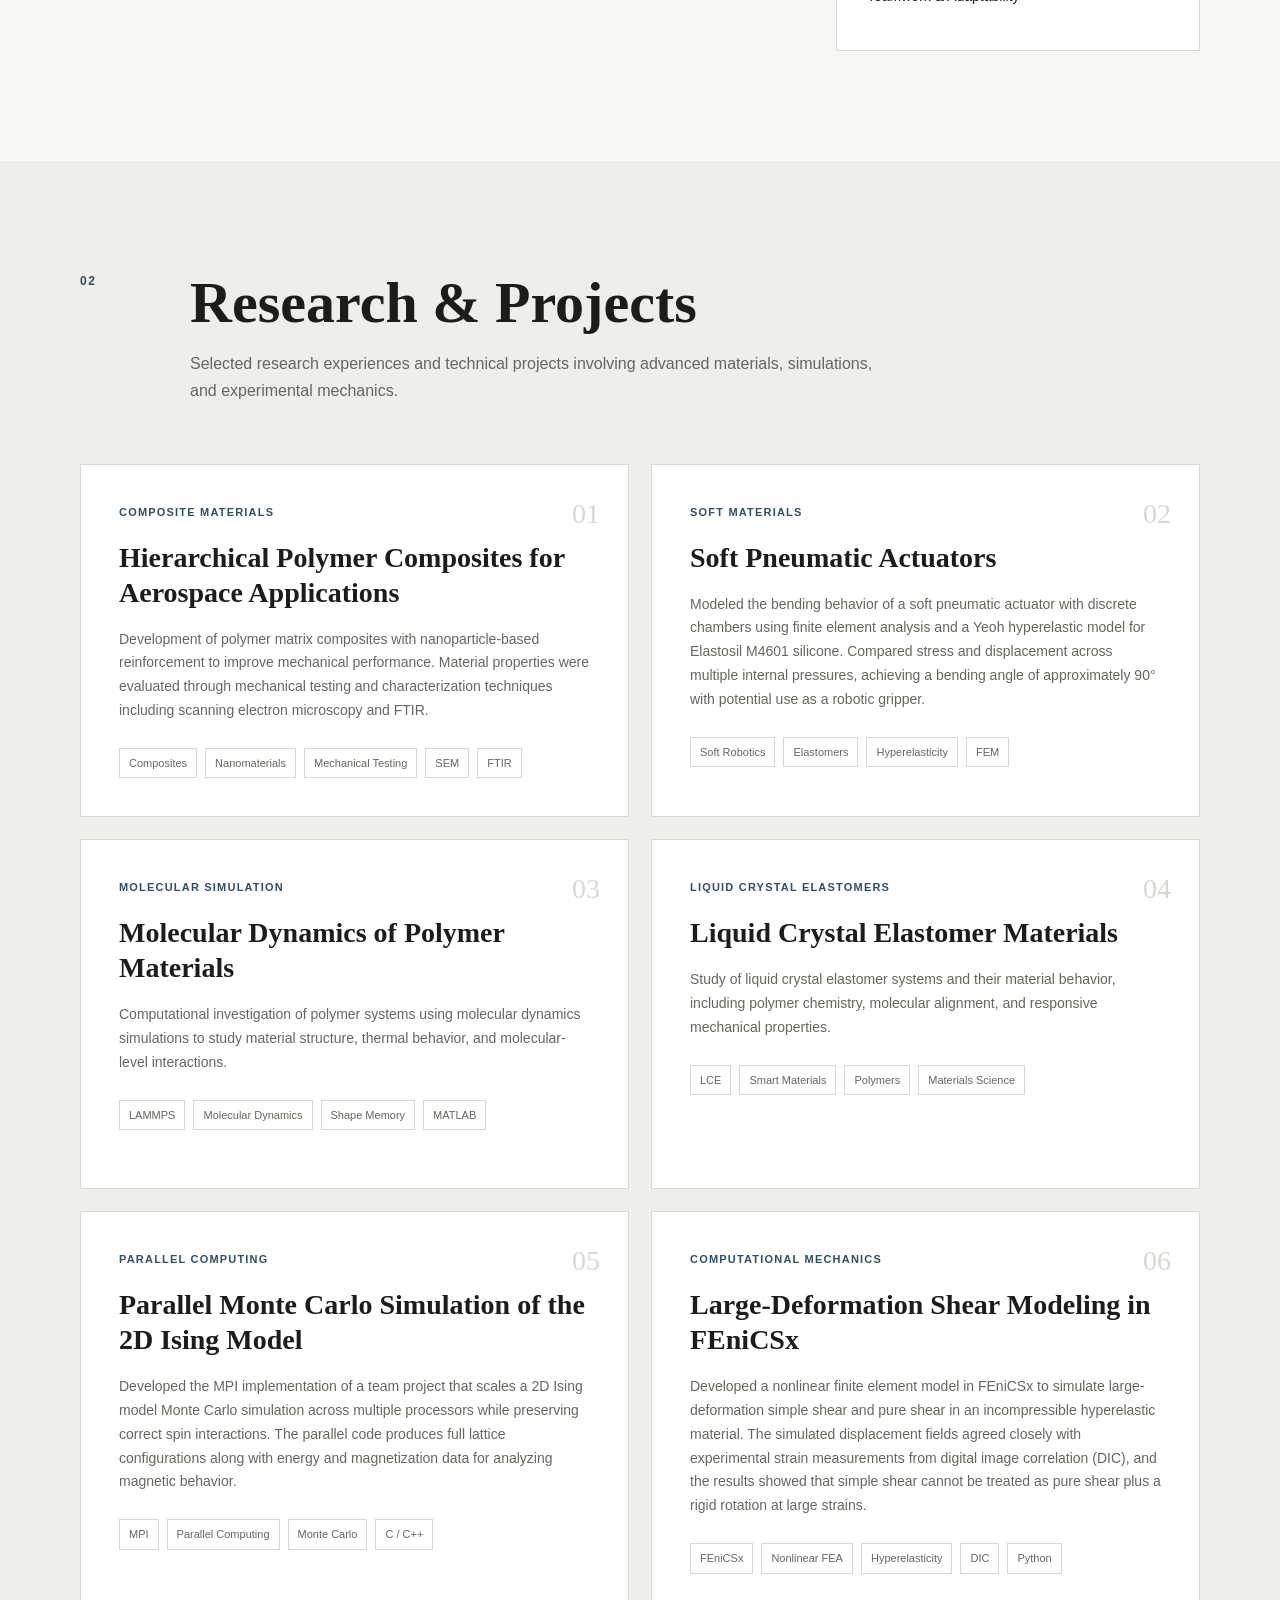
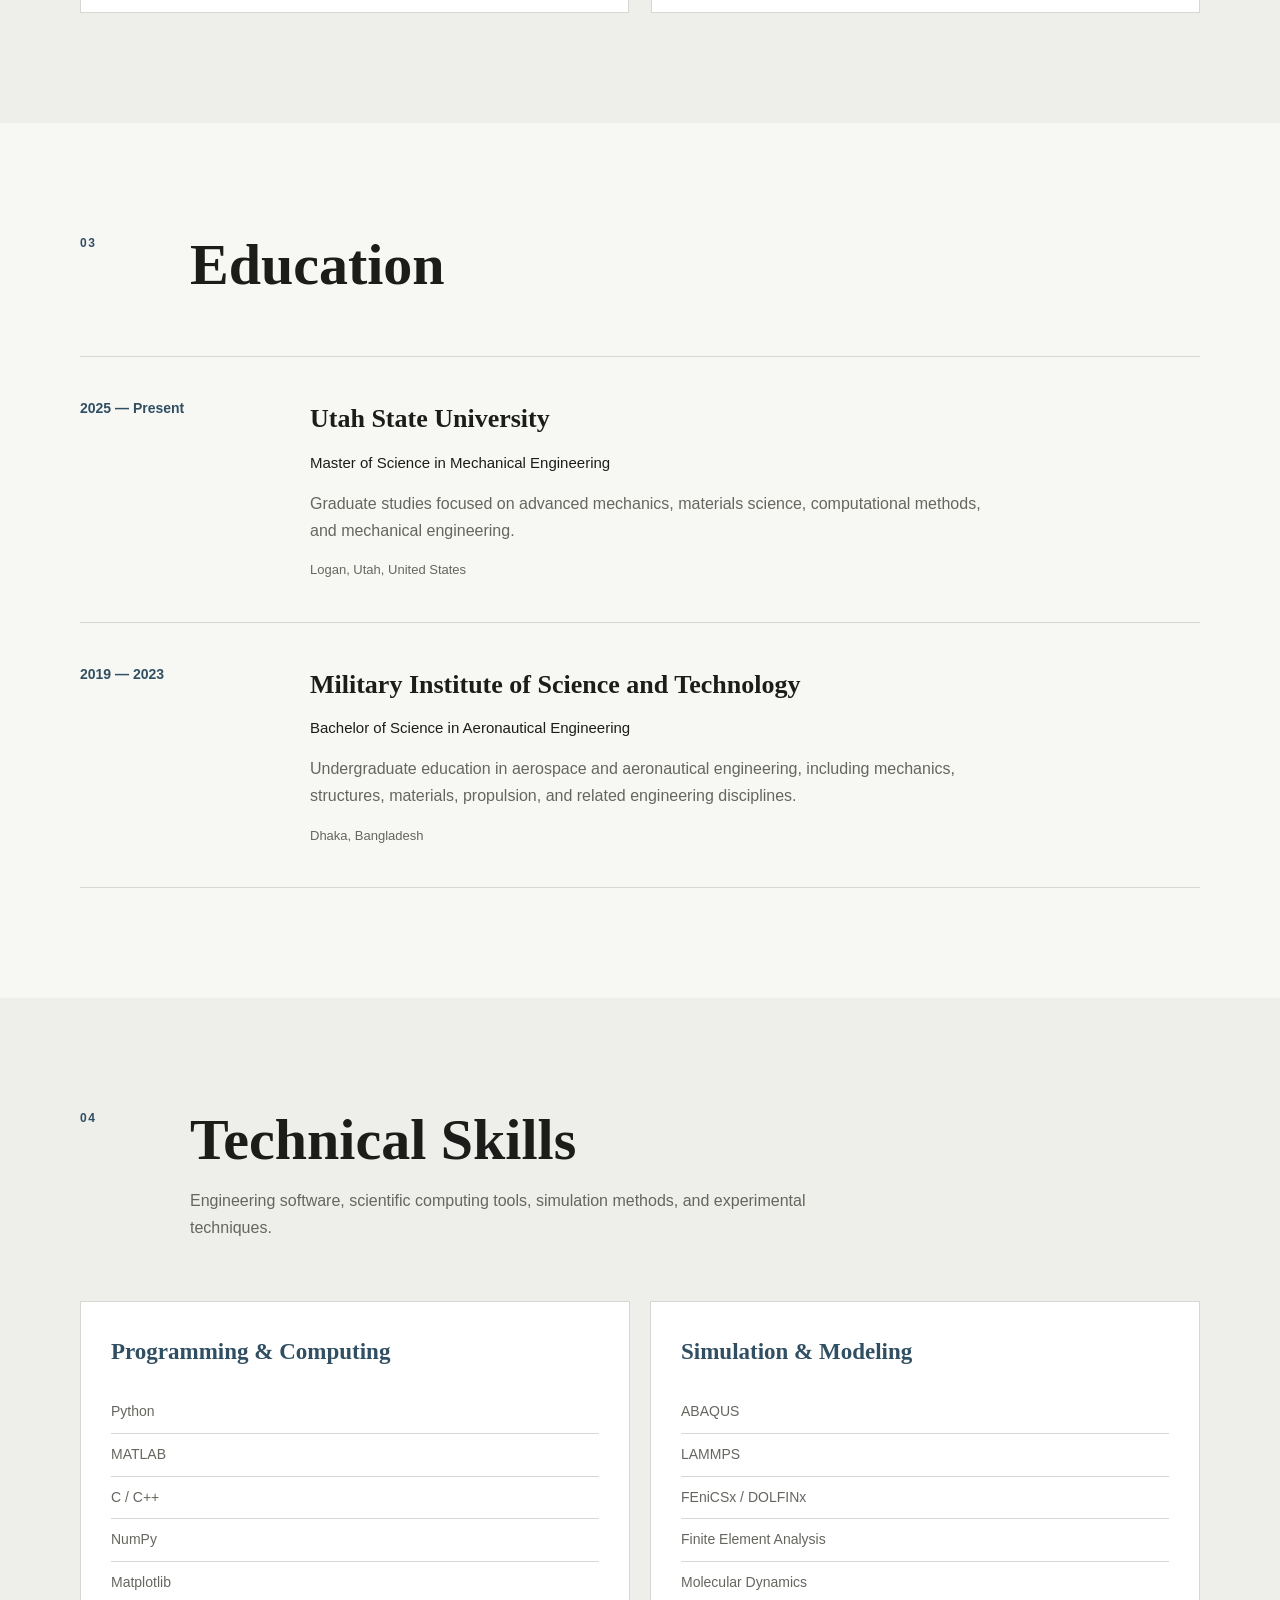
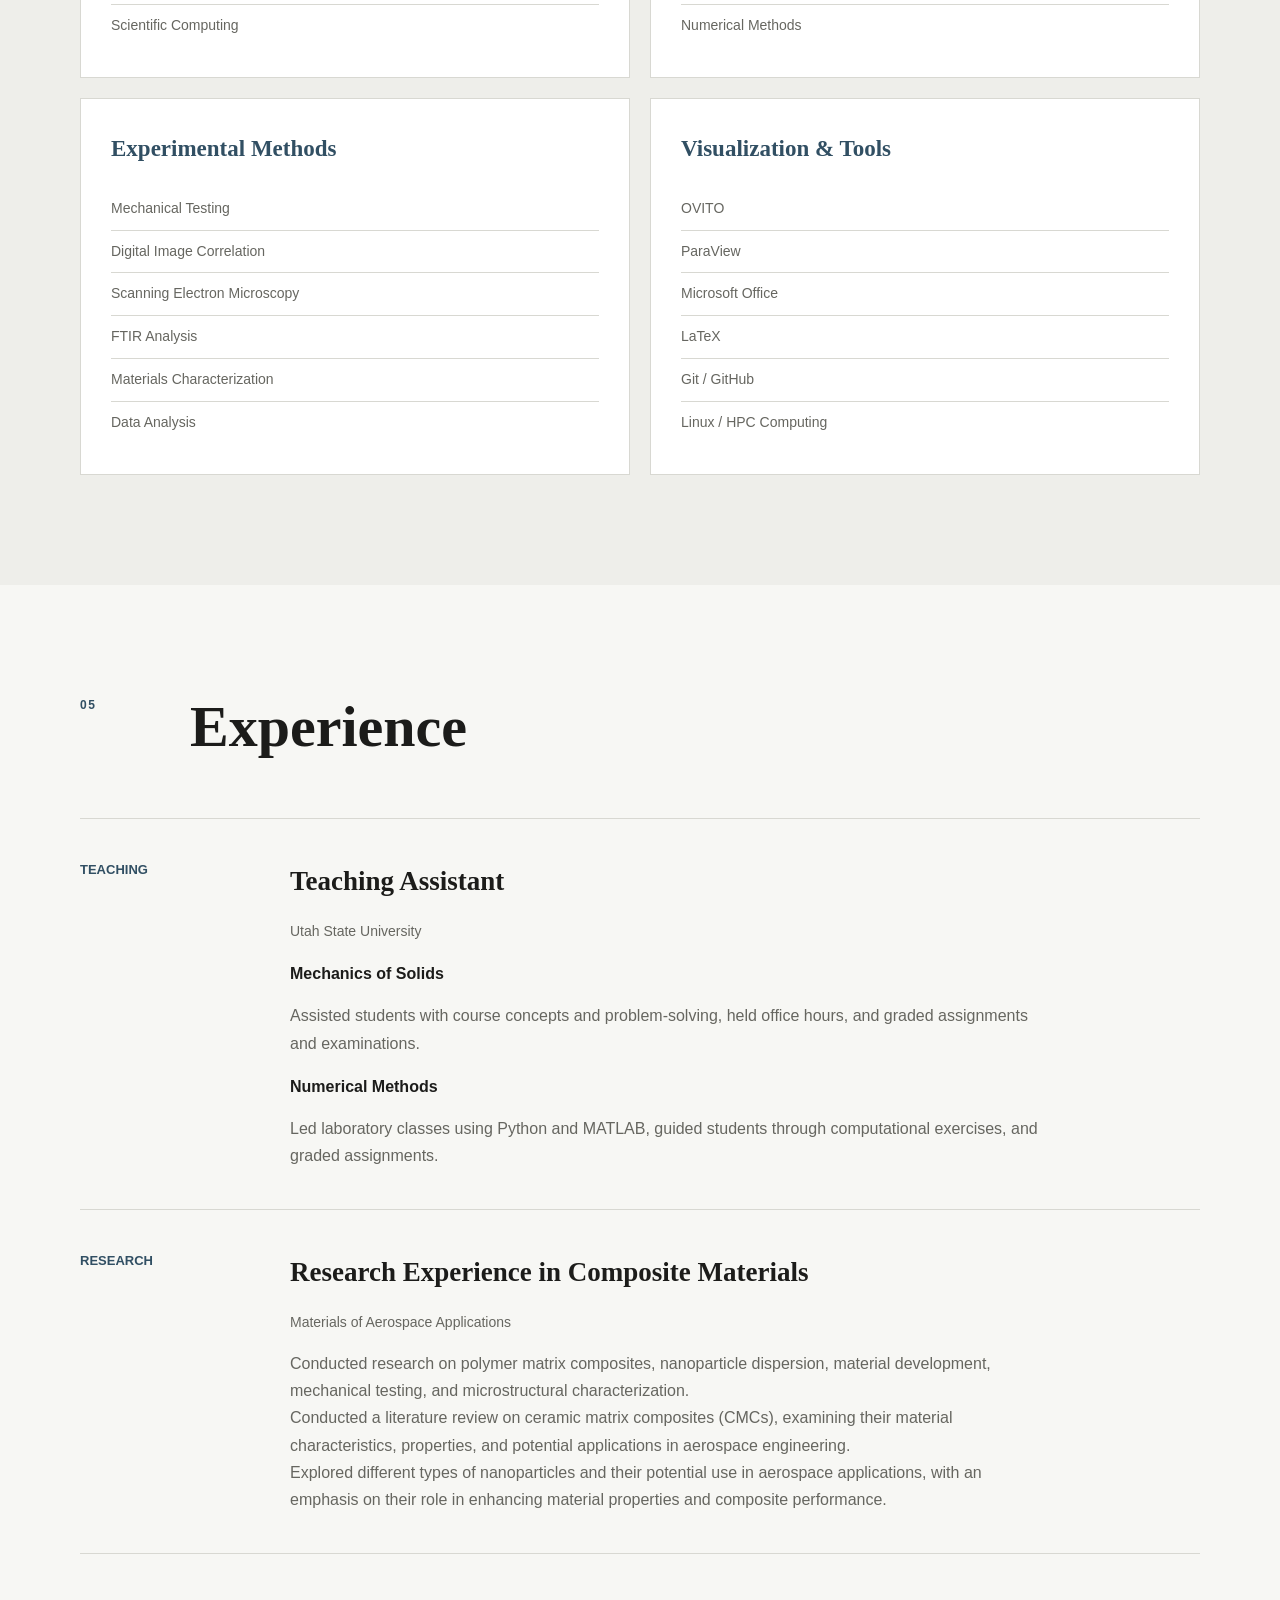
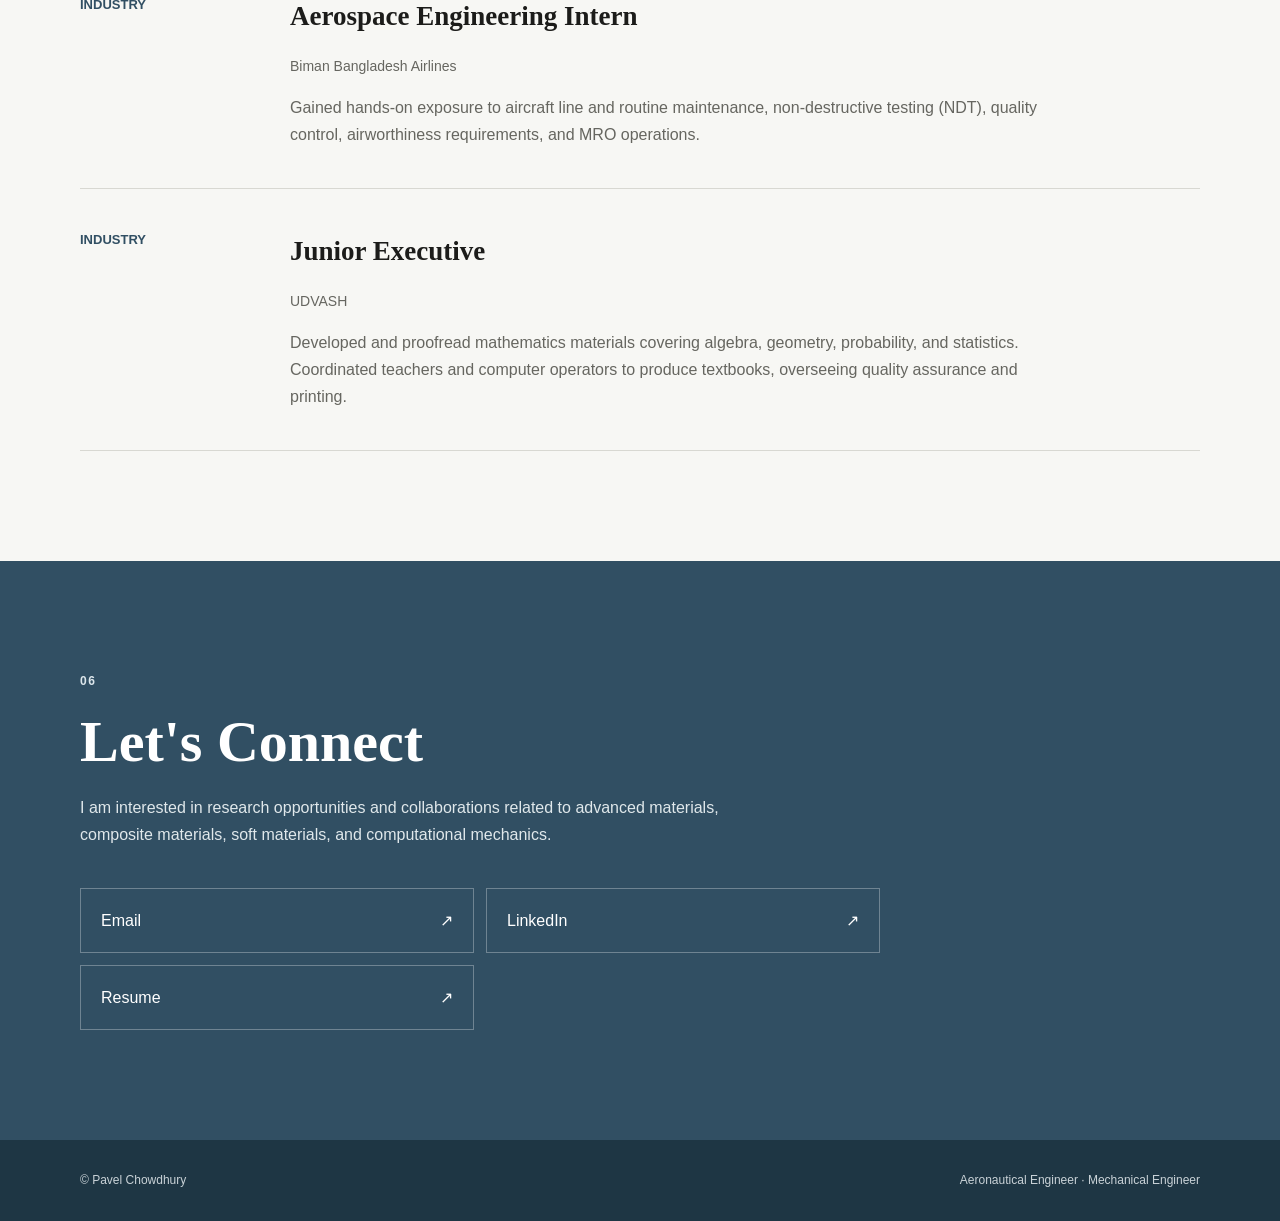
==== commit 62264594: "Update index.html" ====
--- a/index.html
+++ b/index.html
@@ -728,8 +728,7 @@
             algebra, geometry, probability, and statistics.
             <br>
             Coordinated teachers and computer operators to produce
-            textbooks, overseeing quality assurance and print-ready
-            data entry.
+            textbooks, overseeing quality assurance and printing.
         </p>
 
     </div>
